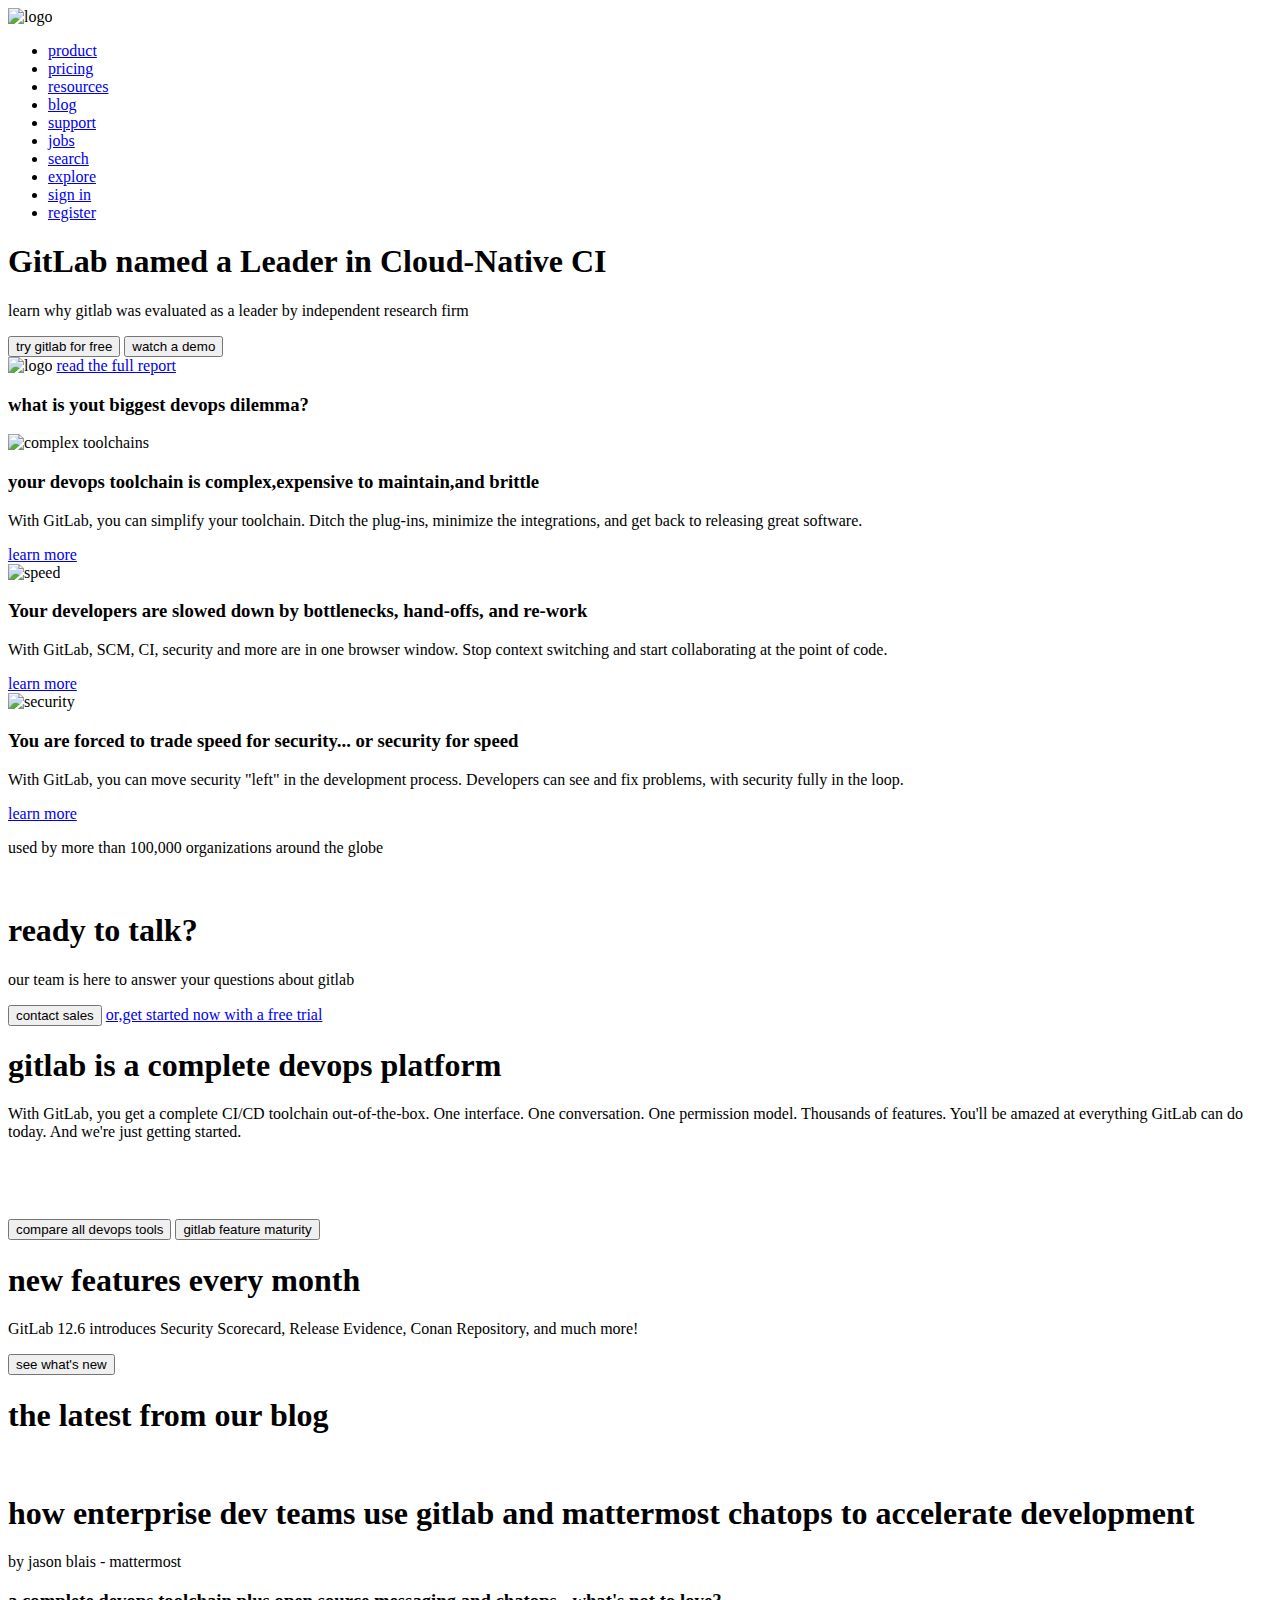
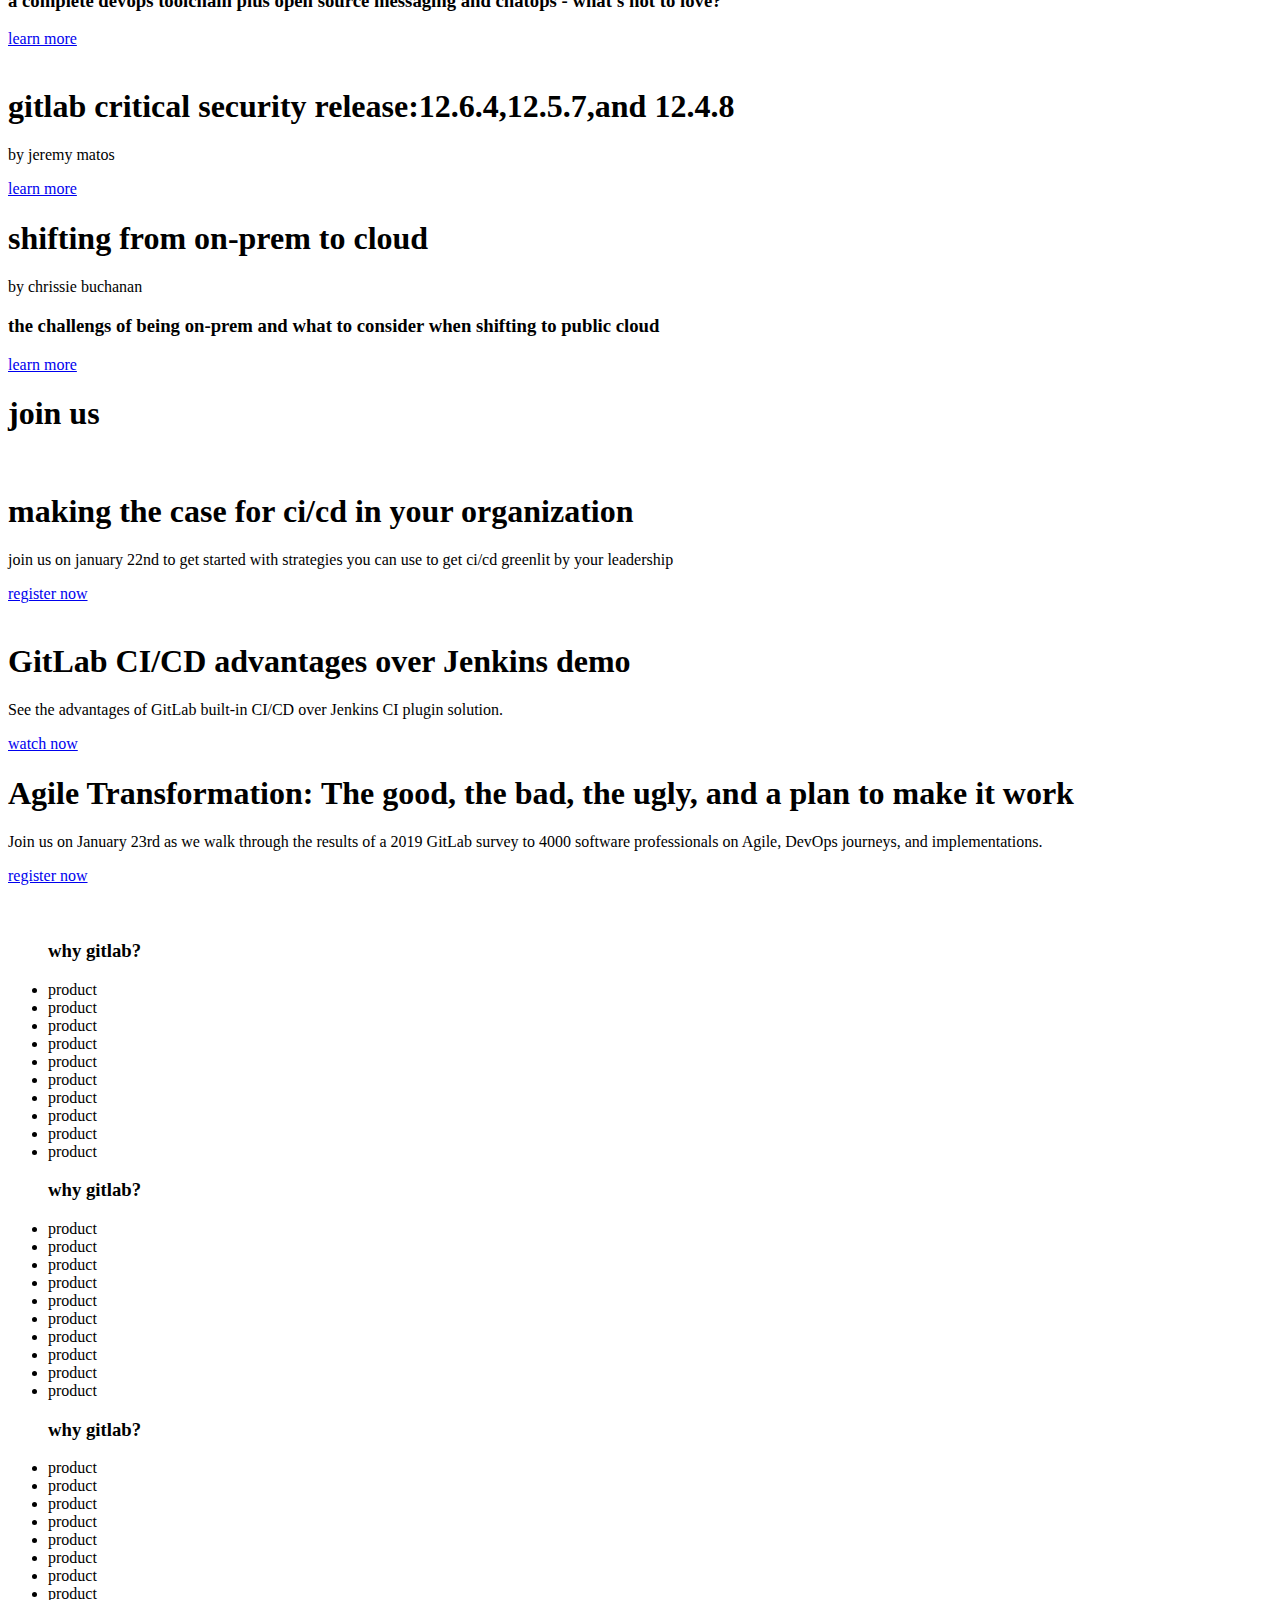
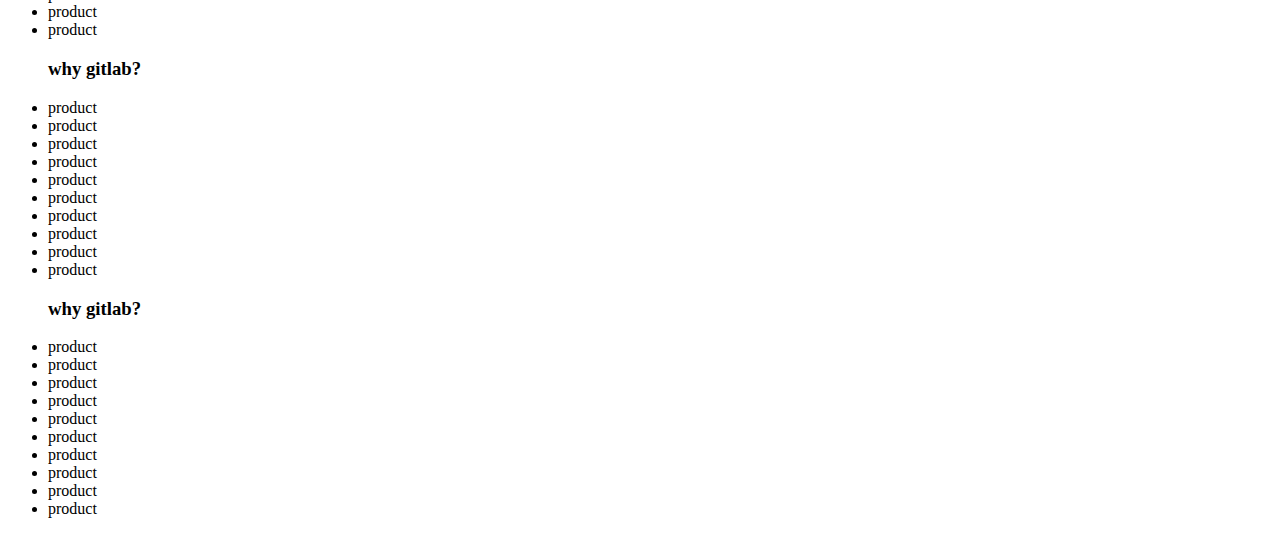
==== index.html @ 2ad7a32e "[Syahnisura] - create index file" ====
<!DOCTYPE html>
<html lang="en">
<head>
    <meta charset="UTF-8">
    <meta name="viewport" content="width=device-width, initial-scale=1.0">
    <meta http-equiv="X-UA-Compatible" content="ie=edge">
    <title>Gitlab</title>
</head>
<body>
   <header>
       <div>
           <img src="https://upload.wikimedia.org/wikipedia/commons/c/c6/GitLab_logo.png" alt="logo">
       </div>
       <div>
           <ul>
               <li><a href="#">product</a></li>
               <li><a href="#">pricing</a></li>
               <li><a href="#">resources</a></li>
               <li><a href="#">blog</a></li>
               <li><a href="#">support</a></li>
               <li><a href="#">jobs</a></li>
               <li><a href="#">search</a></li>
               <li><a href="#">explore</a></li>
               <li><a href="#">sign in</a></li>
               <li><a href="#">register</a></li>
           </ul>
       </div>
       <div>
           <h1>GitLab named a Leader in Cloud-Native CI</h1>
           <p>learn why gitlab was evaluated as a leader by independent research firm</p>
           <button>try gitlab for free</button>
           <button>watch a demo</button>
       </div>
       <div>
           <img src="https://about.gitlab.com/images/home/homepage-forrester-wave-2019.png" alt="logo">
           <a href="#">read the full report</a>
       </div>
   </header> 
<section>
    <div>
        <h3>what is yout biggest devops dilemma?</h3>
    </div>
    <div>
        <img src="#" alt="complex toolchains">
        <h3>your devops toolchain is complex,expensive to maintain,and brittle</h3>
        <p>With GitLab, you can simplify your toolchain. Ditch the plug-ins, minimize the integrations, and get back to releasing great software.</p>
        <a href="#">learn more</a>
    </div>
    <div>
        <img src="#" alt="speed">
        <h3>Your developers are slowed down by bottlenecks, hand-offs, and re-work</h3>
        <p>With GitLab, SCM, CI, security and more are in one browser window. Stop context switching and start collaborating at the point of code.</p>
        <a href="#">learn more</a>
    </div>
    <div>
        <img src="#" alt="security">
        <h3>You are forced to trade speed for security... or security for speed</h3>
        <p>With GitLab, you can move security "left" in the development process. Developers can see and fix problems, with security fully in the loop.</p>
        <a href="#">learn more</a>
    </div>
    <div>
        <p>used by more than 100,000 organizations around the globe</p>
        <img src="" alt="">
        <img src="" alt="">
        <img src="" alt="">
        <img src="" alt="">
        <img src="" alt="">
        <img src="" alt="">
        <img src="" alt="">
        <img src="" alt="">
        <img src="" alt="">
        <img src="" alt="">
        <img src="" alt="">
        <img src="" alt="">
        <img src="" alt="">
        <img src="" alt="">
        <img src="" alt="">
        <img src="" alt="">
        <img src="" alt="">
        <img src="" alt="">
        <img src="" alt="">
    </div>
    <div>
        <h1>ready to talk?</h1>
        <p>our team is here to answer your questions about gitlab</p>
        <button>contact sales</button>
        <a href="#">or,get started now with a free trial</a>
    </div>
    <div>
        <h1>gitlab is a complete devops platform</h1>
        <p>With GitLab, you get a complete CI/CD toolchain out-of-the-box. One interface. One conversation. 
        One permission model. Thousands of features. You'll be amazed at everything GitLab can do today. And we're just getting started.
        </p>
    </div>
    <div>
        <table>
            <tr>
              <th></th>
              <th></th>
              <th></th>
              <th></th>
              <th></th>
              <th></th>
              <th></th>
              <th></th>
              <th></th>
              <th></th>
              <th></th>
            </tr>
            <tr>
              <td></td>
              <td></td>
              <td></td>
              <td></td>
              <td></td>
              <td></td>
              <td></td>
              <td></td>
              <td></td>
              <td></td>
              <td></td>
            </tr>
            <tr>
              <td></td>
              <td></td>
              <td></td>
              <td></td>
              <td></td>
              <td></td>
              <td></td>
              <td></td>
              <td></td>
              <td></td>
              <td></td>
            </tr>
            <tr>
              <td></td>
              <td></td>
              <td></td>
              <td></td>
              <td></td>
              <td></td>
              <td></td>
              <td></td>
              <td></td>
              <td></td>
              <td></td>
            </tr>
            <tr>
              <td></td>
              <td></td>
              <td></td>
              <td></td>
              <td></td>
              <td></td>
              <td></td>
              <td></td>
              <td></td>
              <td></td>
              <td></td>
            </tr>
            <tr>
              <td></td>
              <td></td>
              <td></td>
              <td></td>
              <td></td>
              <td></td>
              <td></td>
              <td></td>
              <td></td>
              <td></td>
              <td></td>
            </tr>
            <tr>
              <td></td>
              <td></td>
              <td></td>
              <td></td>
              <td></td>
              <td></td>
              <td></td>
              <td></td>
              <td></td>
              <td></td>
              <td></td>
            </tr>
            <tr>
              <td></td>
              <td></td>
              <td></td>
              <td></td>
              <td></td>
              <td></td>
              <td></td>
              <td></td>
              <td></td>
              <td></td>
              <td></td>
            </tr>
            <tr>
              <td></td>
              <td></td>
              <td></td>
              <td></td>
              <td></td>
              <td></td>
              <td></td>
              <td></td>
              <td></td>
              <td></td>
              <td></td>
            </tr>
            <tr>
              <td></td>
              <td></td>
              <td></td>
              <td></td>
              <td></td>
              <td></td>
              <td></td>
              <td></td>
              <td></td>
              <td></td>
              <td></td>
            </tr>
            <tr>
              <td></td>
              <td></td>
              <td></td>
              <td></td>
              <td></td>
              <td></td>
              <td></td>
              <td></td>
              <td></td>
              <td></td>
              <td></td>
            </tr>
            <tr>
              <td></td>
              <td></td>
              <td></td>
              <td></td>
              <td></td>
              <td></td>
              <td></td>
              <td></td>
              <td></td>
              <td></td>
              <td></td>
            </tr>
            <tr>
              <td></td>
              <td></td>
              <td></td>
              <td></td>
              <td></td>
              <td></td>
              <td></td>
              <td></td>
              <td></td>
              <td></td>
              <td></td>
            </tr>
            <tr>
              <td></td>
              <td></td>
              <td></td>
              <td></td>
              <td></td>
              <td></td>
              <td></td>
              <td></td>
              <td></td>
              <td></td>
              <td></td>
            </tr>
            <tr>
              <td></td>
              <td></td>
              <td></td>
              <td></td>
              <td></td>
              <td></td>
              <td></td>
              <td></td>
              <td></td>
              <td></td>
              <td></td>
            </tr>
          </table>
          <button>compare all devops tools</button>
          <button>gitlab feature maturity</button>
    </div>
    <div>
        <h1>new features every month</h1>
        <p>GitLab 12.6 introduces Security Scorecard, Release Evidence, Conan Repository, and much more!</p>
        <button>see what's new</button>
    </div>
</section>
<section>
    <div>
        <h1>the latest from our blog</h1>
    </div>
    <div>
        <img src="#" alt="">
        <h1>how enterprise dev teams use gitlab and mattermost
            chatops to accelerate development
        </h1>
        <p>by jason blais - mattermost</p>
        <h3>a complete devops toolchain plus open source messaging and chatops - what's not to love?</h3>
        <a href="#">learn more</a>
    </div>
    <div>
        <img src="#" alt="">
        <h1>gitlab critical security release:12.6.4,12.5.7,and 12.4.8</h1>
        <p>by jeremy matos</p>
        <a href="#">learn more</a>
    </div>
    <div>
        <h1>shifting from on-prem to cloud</h1>
        <p>by chrissie buchanan</p>
        <h3>the challengs of being on-prem and what to consider when shifting to public cloud</h3>
        <a href="#">learn more</a>
    </div>
    <div>
        <h1>join us</h1>
    </div>
    <div>
        <img src="#" alt="">
        <h1>making the case for ci/cd in your organization</h1>
        <p>join us on january 22nd to get started with strategies you can use to get ci/cd greenlit by your leadership</p>
        <a href="#">register now</a>
    </div>
    <div>
        <img src="#" alt="">
        <h1>
            GitLab CI/CD advantages over Jenkins demo
        </h1>
        <p>See the advantages of GitLab built-in CI/CD over Jenkins CI plugin solution.</p>
        <a href="#">watch now</a>
    </div>
    <div>
        <h1>Agile Transformation: The good, the bad, the ugly, and a plan to make it work</h1>
        <p>Join us on January 23rd as we walk through the results of a 2019 GitLab survey to 4000 software 
            professionals on Agile, DevOps journeys, and implementations.
        </p>
        <a href="#">register now</a>
    </div>
</section>
<footer>
    <div>
        <img src="#" alt="">
    </div>
    <div>
        <img src="#" alt="">
        <img src="#" alt="">
        <img src="#" alt="">
        <img src="#" alt="">
    </div>
    <div>
        <ul>
            <h3>why gitlab?</h3>
            <li><a href="#"></a>product</li>
            <li><a href="#"></a>product</li>
            <li><a href="#"></a>product</li>
            <li><a href="#"></a>product</li>
            <li><a href="#"></a>product</li>
            <li><a href="#"></a>product</li>
            <li><a href="#"></a>product</li>
            <li><a href="#"></a>product</li>
            <li><a href="#"></a>product</li>
            <li><a href="#"></a>product</li>
        </ul>
    </div>
    <div>
        <ul>
            <h3>why gitlab?</h3>
            <li><a href="#"></a>product</li>
            <li><a href="#"></a>product</li>
            <li><a href="#"></a>product</li>
            <li><a href="#"></a>product</li>
            <li><a href="#"></a>product</li>
            <li><a href="#"></a>product</li>
            <li><a href="#"></a>product</li>
            <li><a href="#"></a>product</li>
            <li><a href="#"></a>product</li>
            <li><a href="#"></a>product</li>
        </ul>
    </div>
    <div>
        <ul>
            <h3>why gitlab?</h3>
            <li><a href="#"></a>product</li>
            <li><a href="#"></a>product</li>
            <li><a href="#"></a>product</li>
            <li><a href="#"></a>product</li>
            <li><a href="#"></a>product</li>
            <li><a href="#"></a>product</li>
            <li><a href="#"></a>product</li>
            <li><a href="#"></a>product</li>
            <li><a href="#"></a>product</li>
            <li><a href="#"></a>product</li>
        </ul>
    </div>
    <div>
        <ul>
            <h3>why gitlab?</h3>
            <li><a href="#"></a>product</li>
            <li><a href="#"></a>product</li>
            <li><a href="#"></a>product</li>
            <li><a href="#"></a>product</li>
            <li><a href="#"></a>product</li>
            <li><a href="#"></a>product</li>
            <li><a href="#"></a>product</li>
            <li><a href="#"></a>product</li>
            <li><a href="#"></a>product</li>
            <li><a href="#"></a>product</li>
        </ul>
    </div>
    <div>
        <ul>
            <h3>why gitlab?</h3>
            <li><a href="#"></a>product</li>
            <li><a href="#"></a>product</li>
            <li><a href="#"></a>product</li>
            <li><a href="#"></a>product</li>
            <li><a href="#"></a>product</li>
            <li><a href="#"></a>product</li>
            <li><a href="#"></a>product</li>
            <li><a href="#"></a>product</li>
            <li><a href="#"></a>product</li>
            <li><a href="#"></a>product</li>
        </ul>
    </div> 
</footer>
</body>
</html>
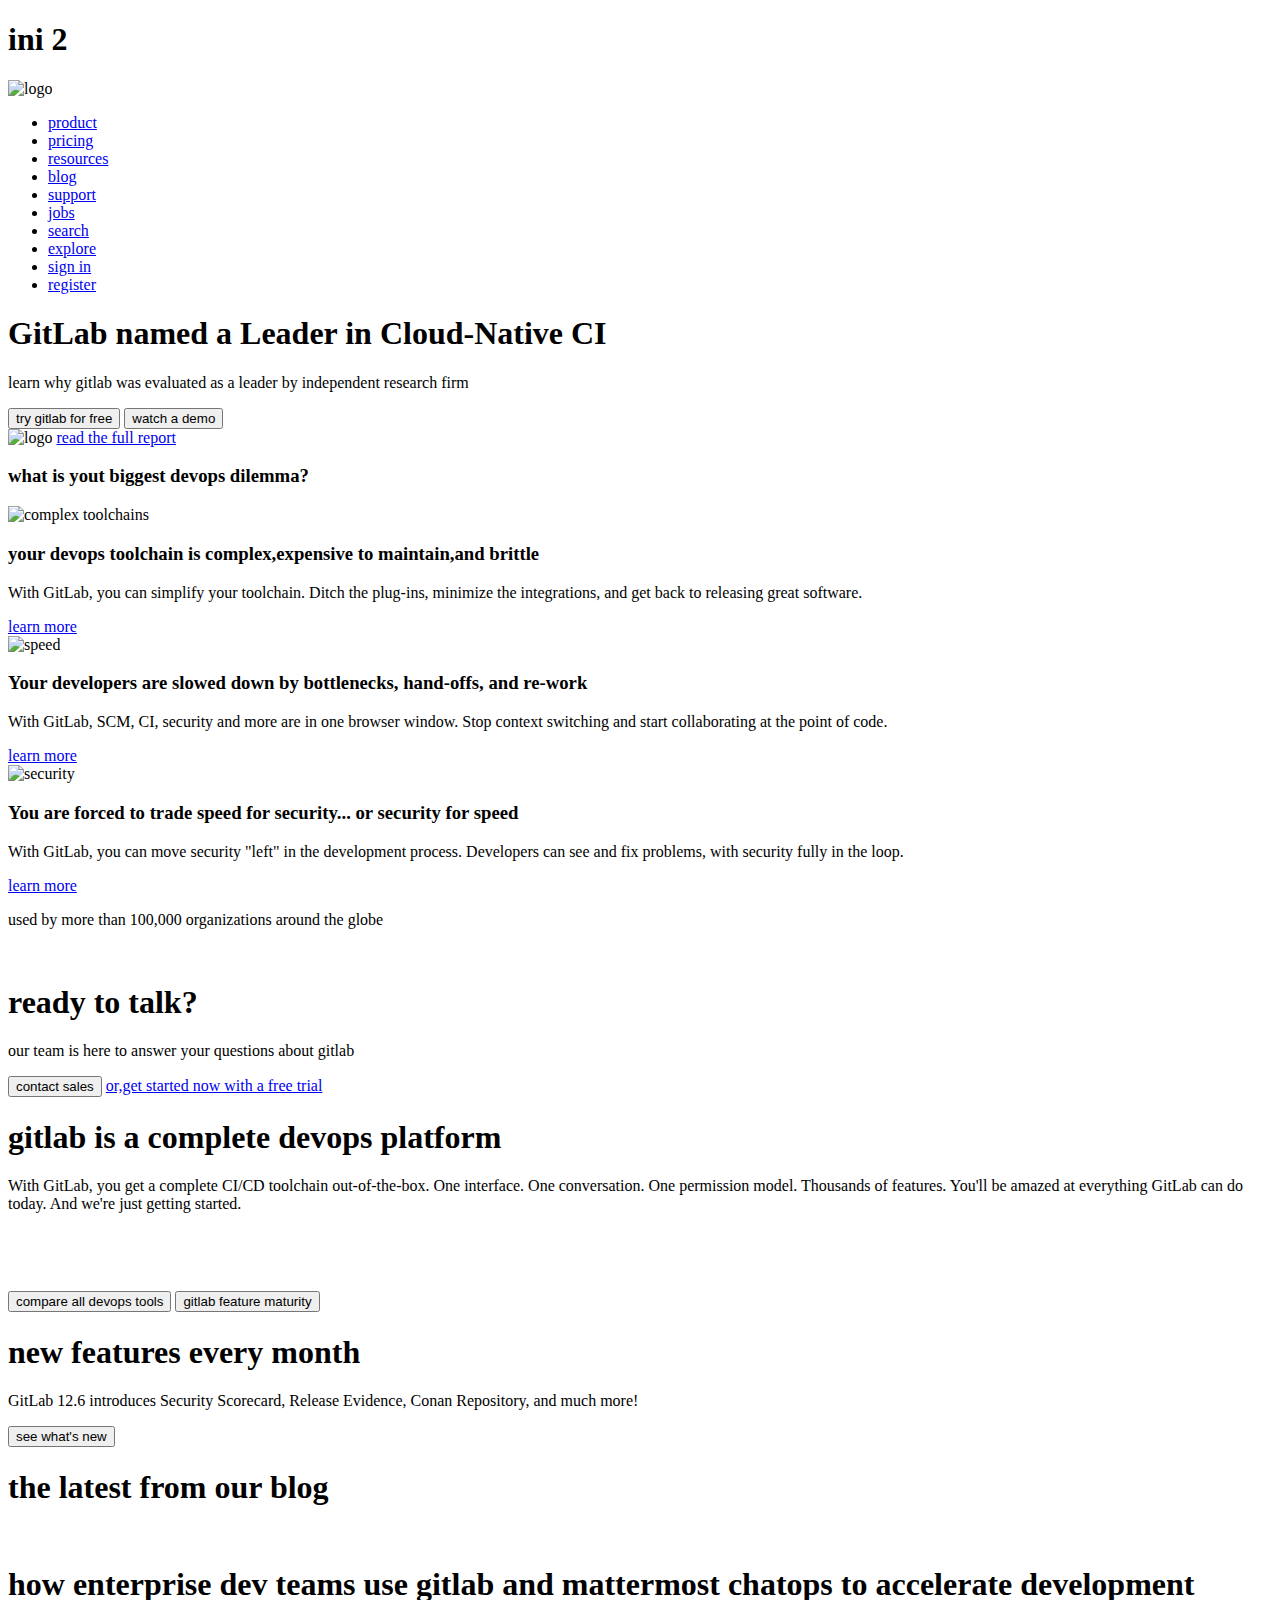
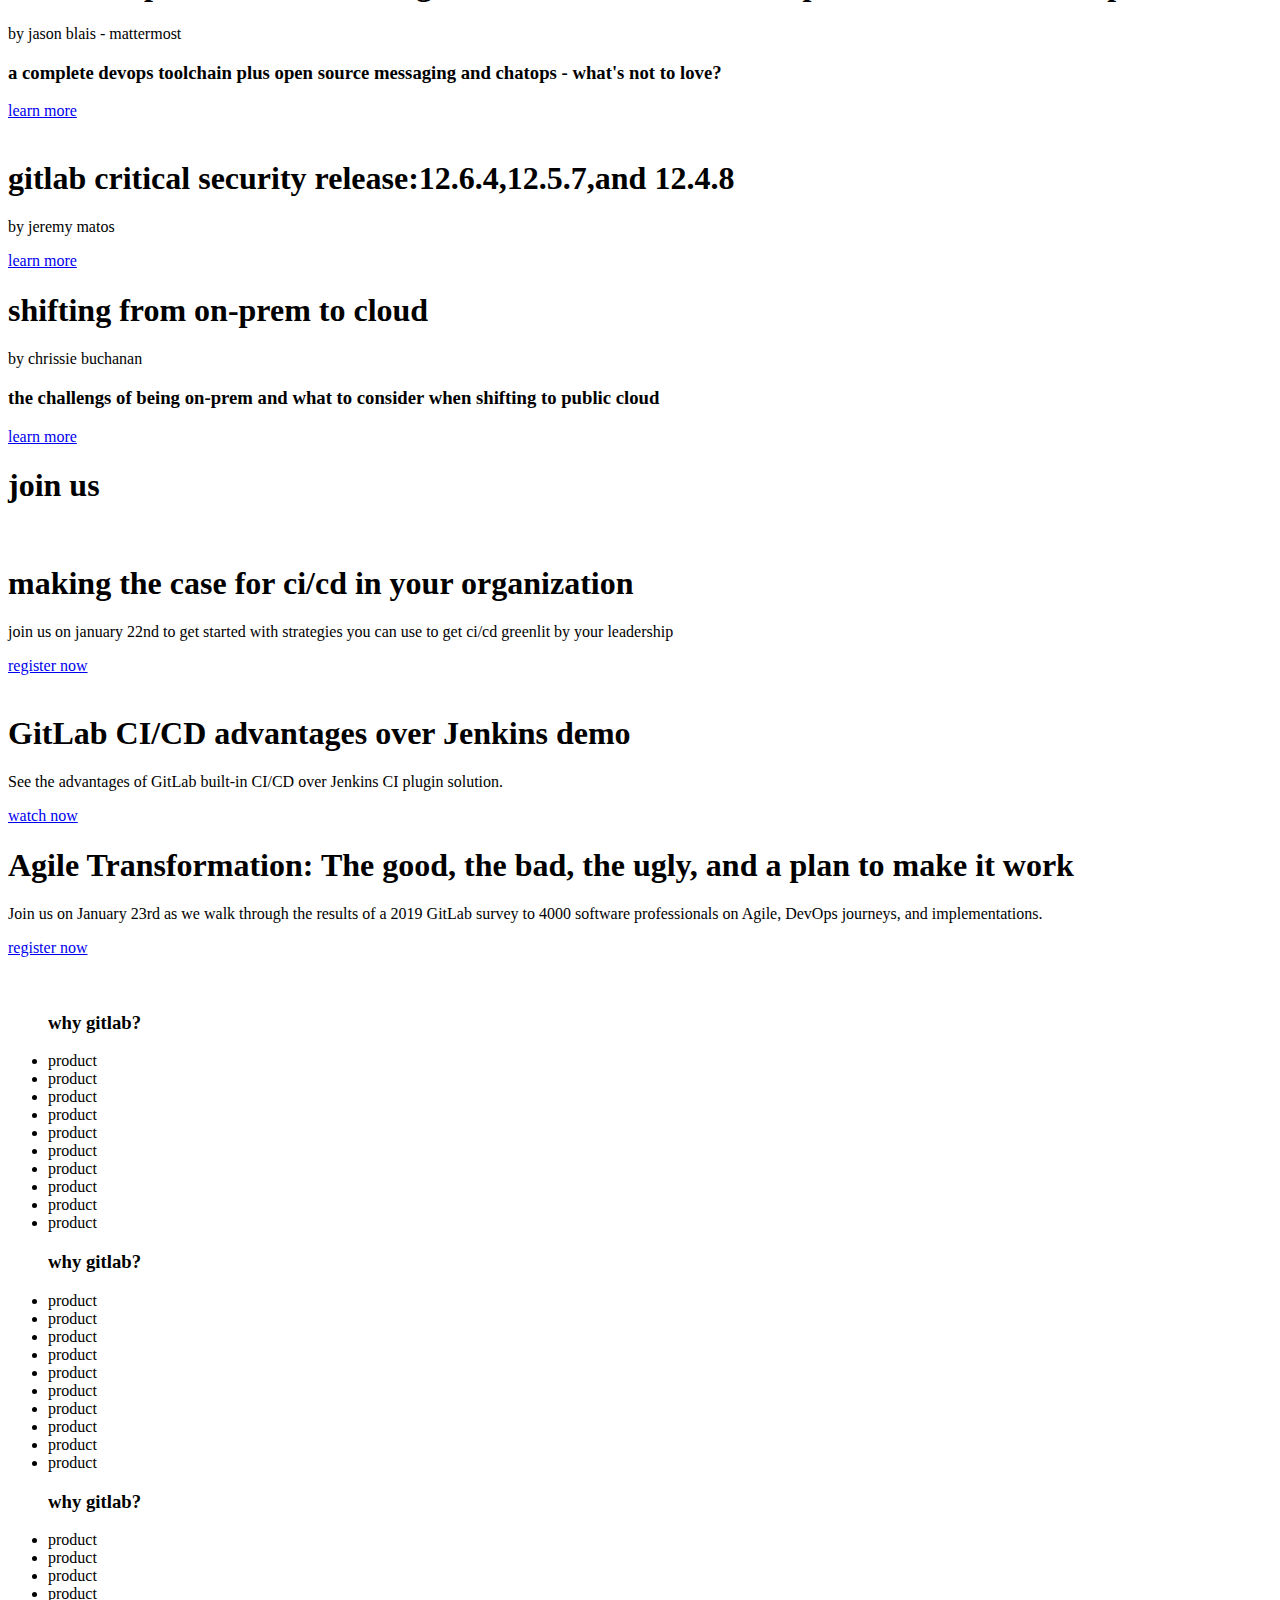
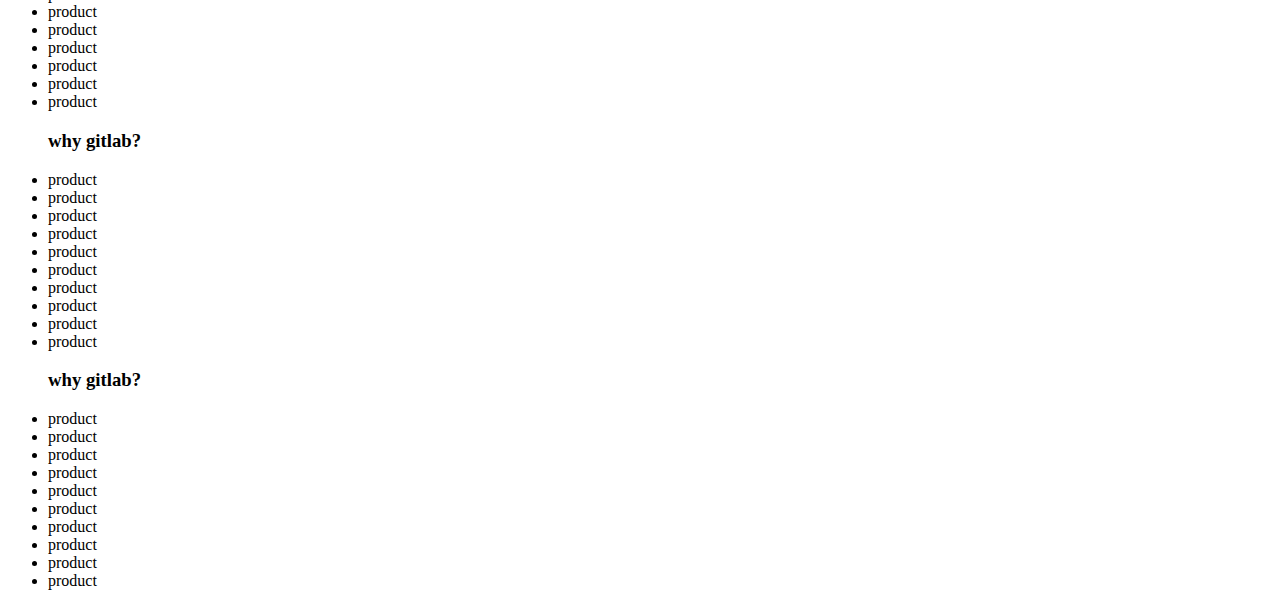
==== commit 1d895c7f: "[Syahnisura] - add h1" ====
--- a/index.html
+++ b/index.html
@@ -1,9 +1,7 @@
 <!DOCTYPE html>
 <html lang="en">
 <head>
-    <meta charset="UTF-8">
-    <meta name="viewport" content="width=device-width, initial-scale=1.0">
-    <meta http-equiv="X-UA-Compatible" content="ie=edge">
+    <h1>ini 2</h1>
     <title>Gitlab</title>
 </head>
 <body>
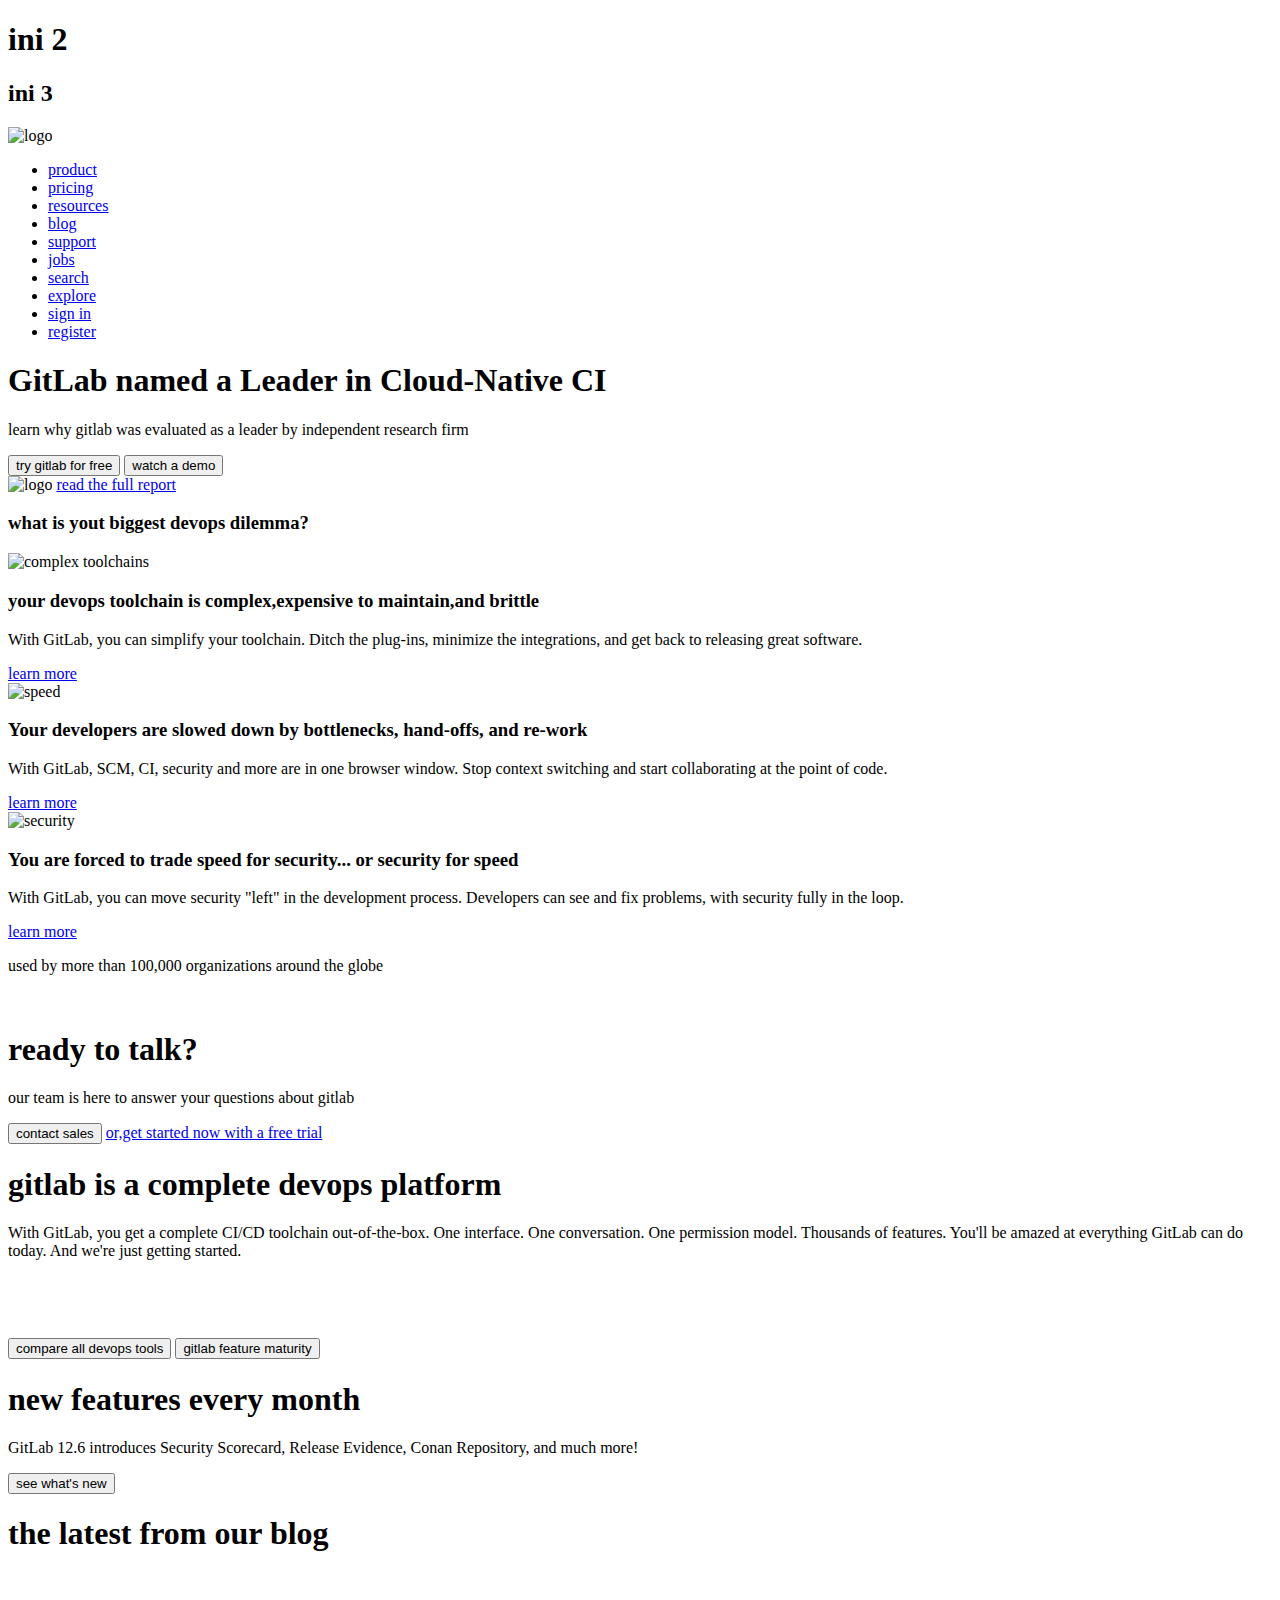
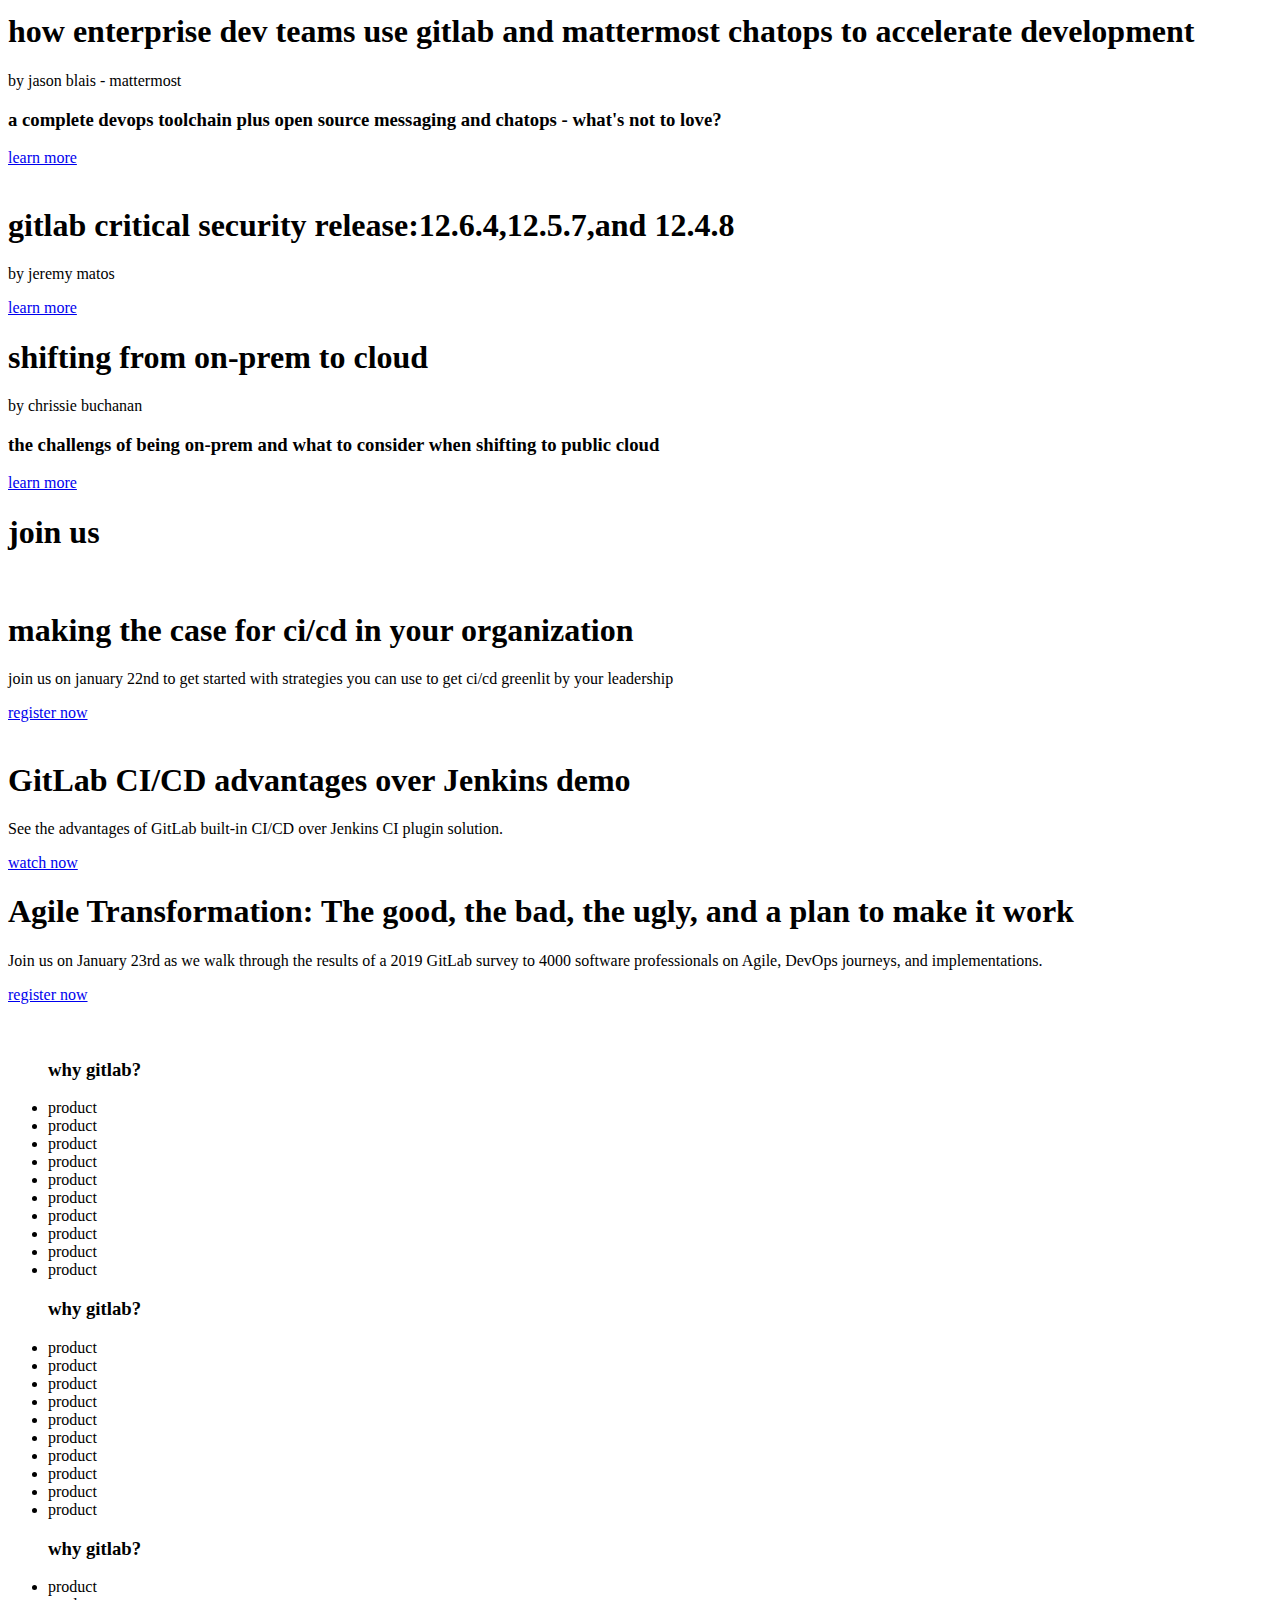
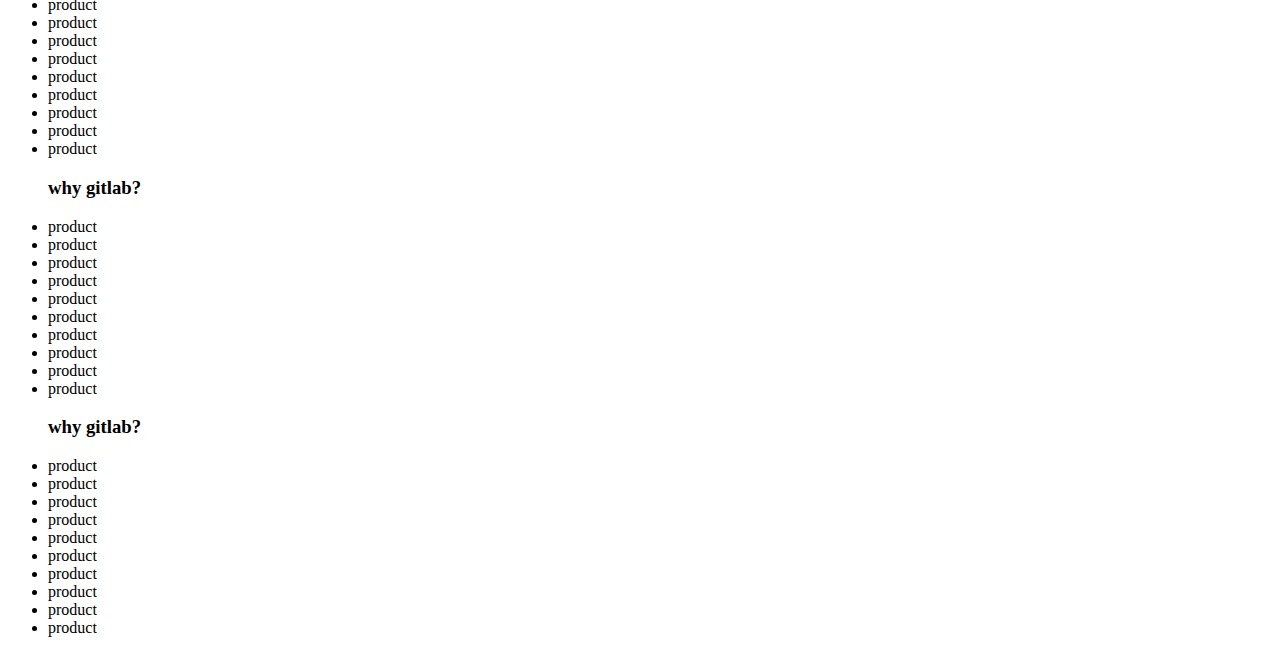
==== commit 04132cae: "[Syahnisura] - add h2" ====
--- a/index.html
+++ b/index.html
@@ -2,6 +2,7 @@
 <html lang="en">
 <head>
     <h1>ini 2</h1>
+    <h2>ini 3</h2>
     <title>Gitlab</title>
 </head>
 <body>
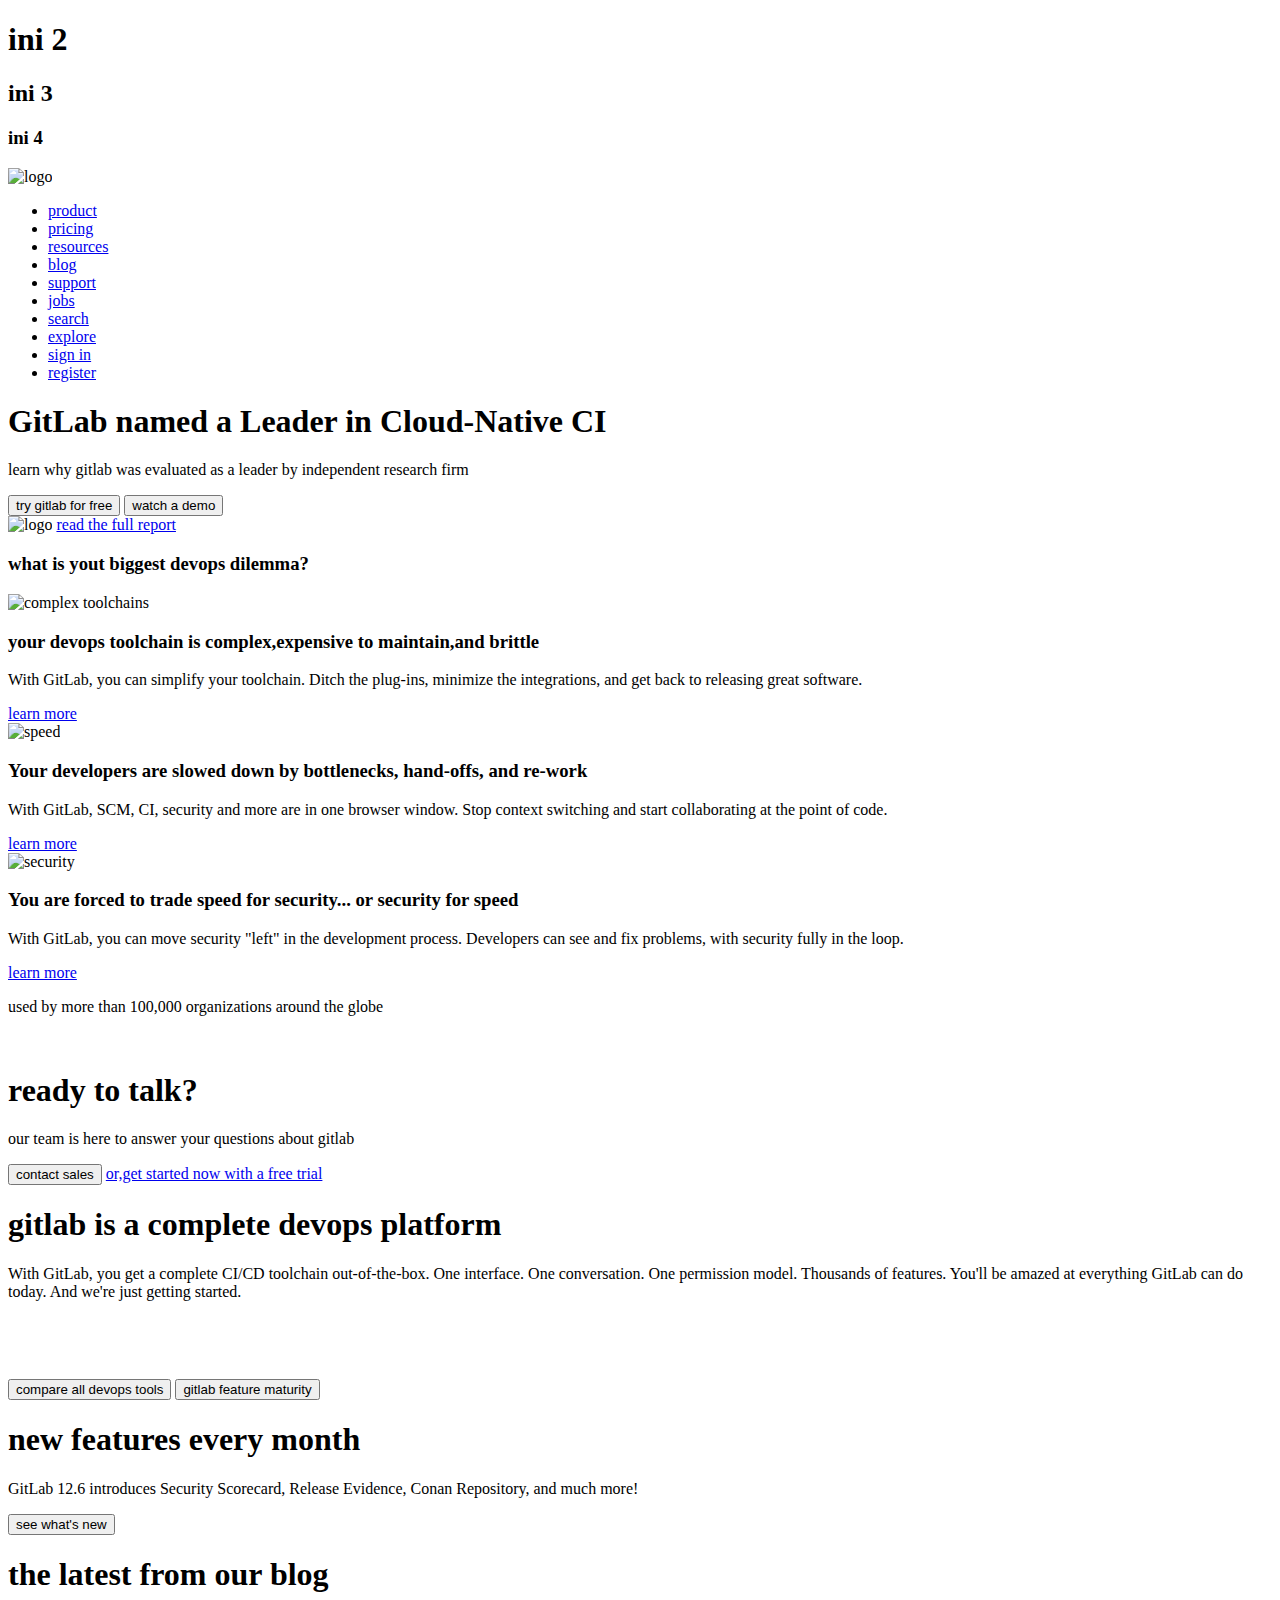
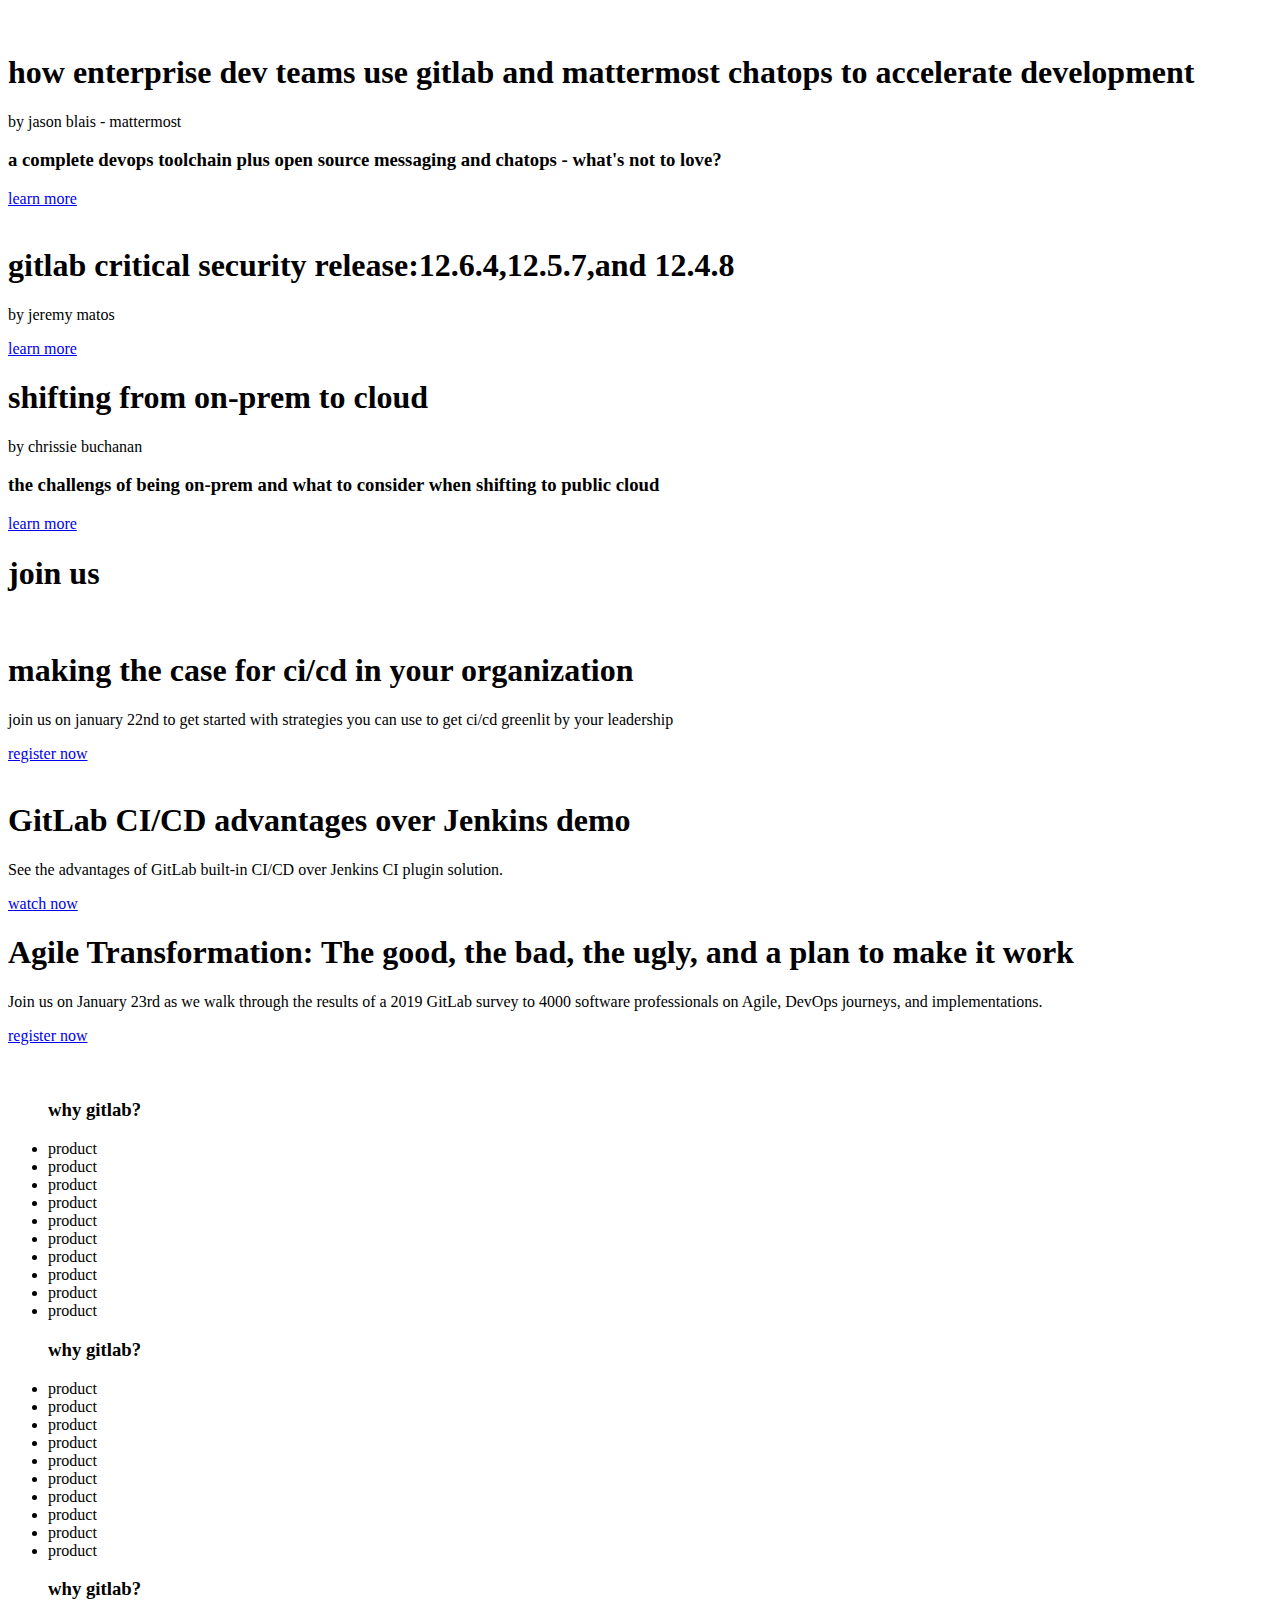
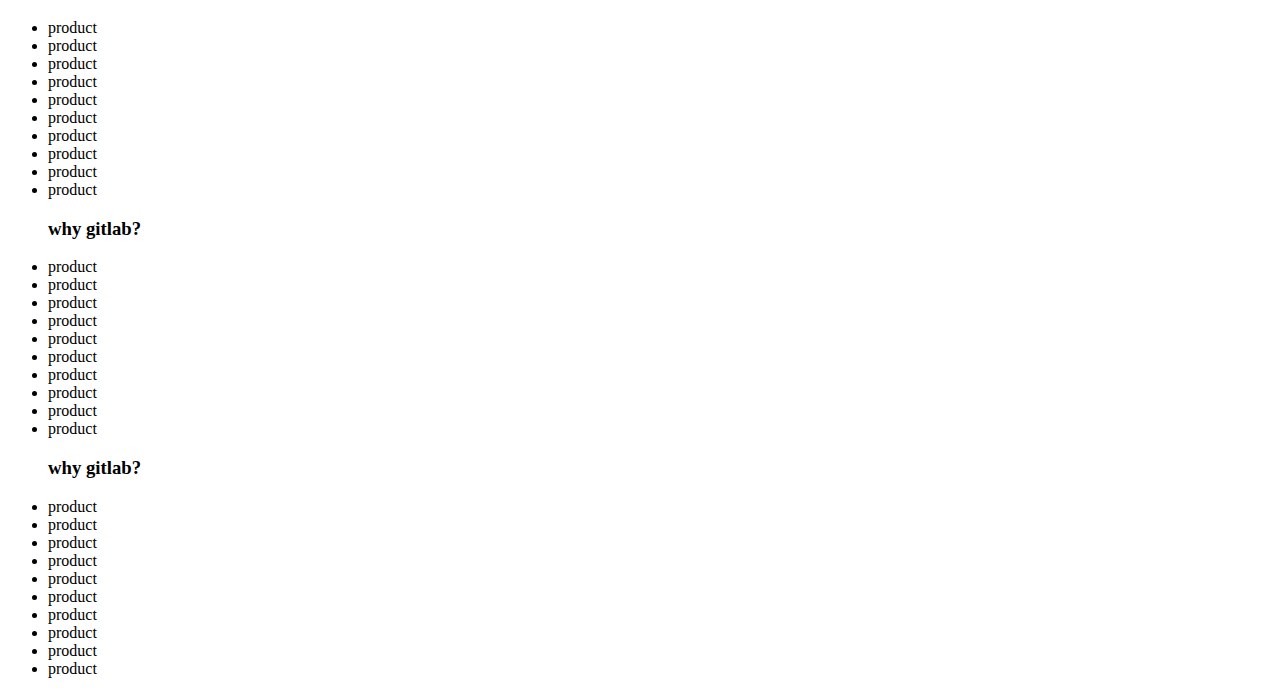
==== commit 2243fa17: "[Syahnisura] - add h3" ====
--- a/index.html
+++ b/index.html
@@ -3,6 +3,7 @@
 <head>
     <h1>ini 2</h1>
     <h2>ini 3</h2>
+    <h3>ini 4</h3>
     <title>Gitlab</title>
 </head>
 <body>
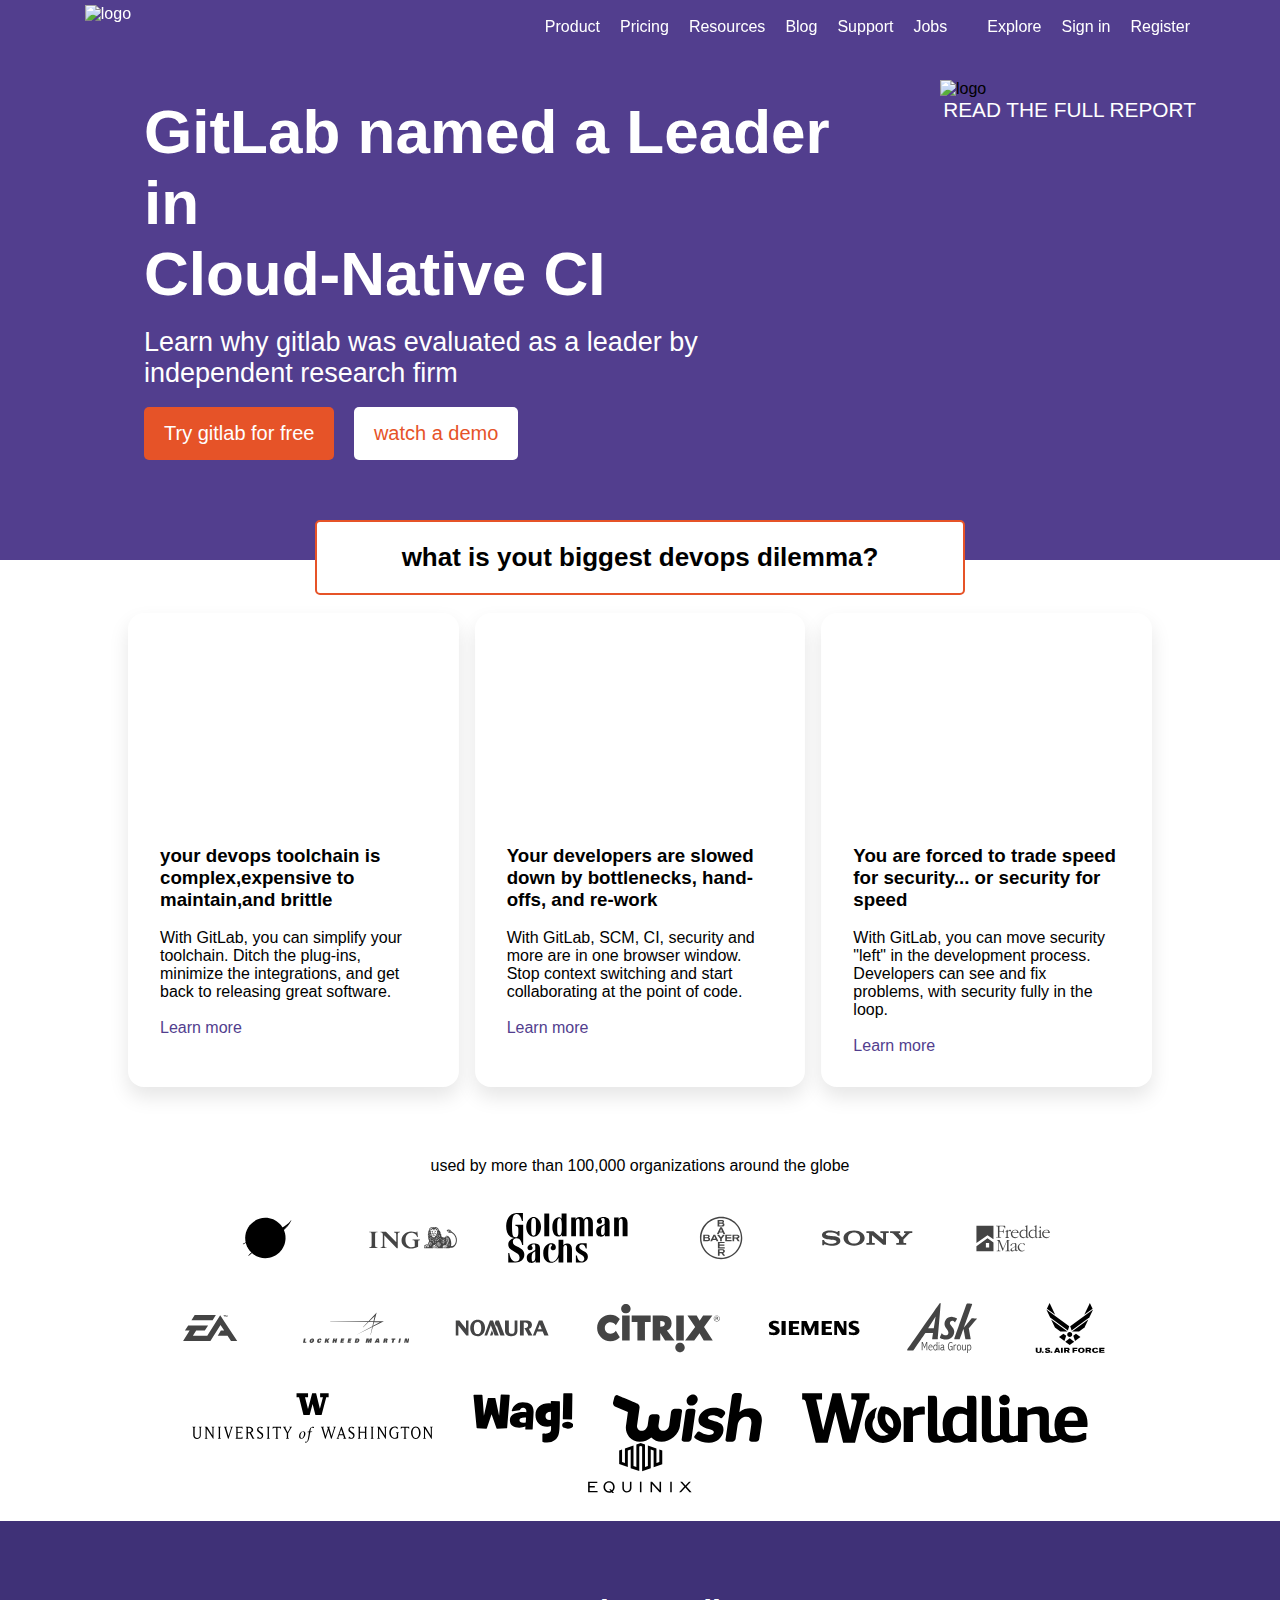
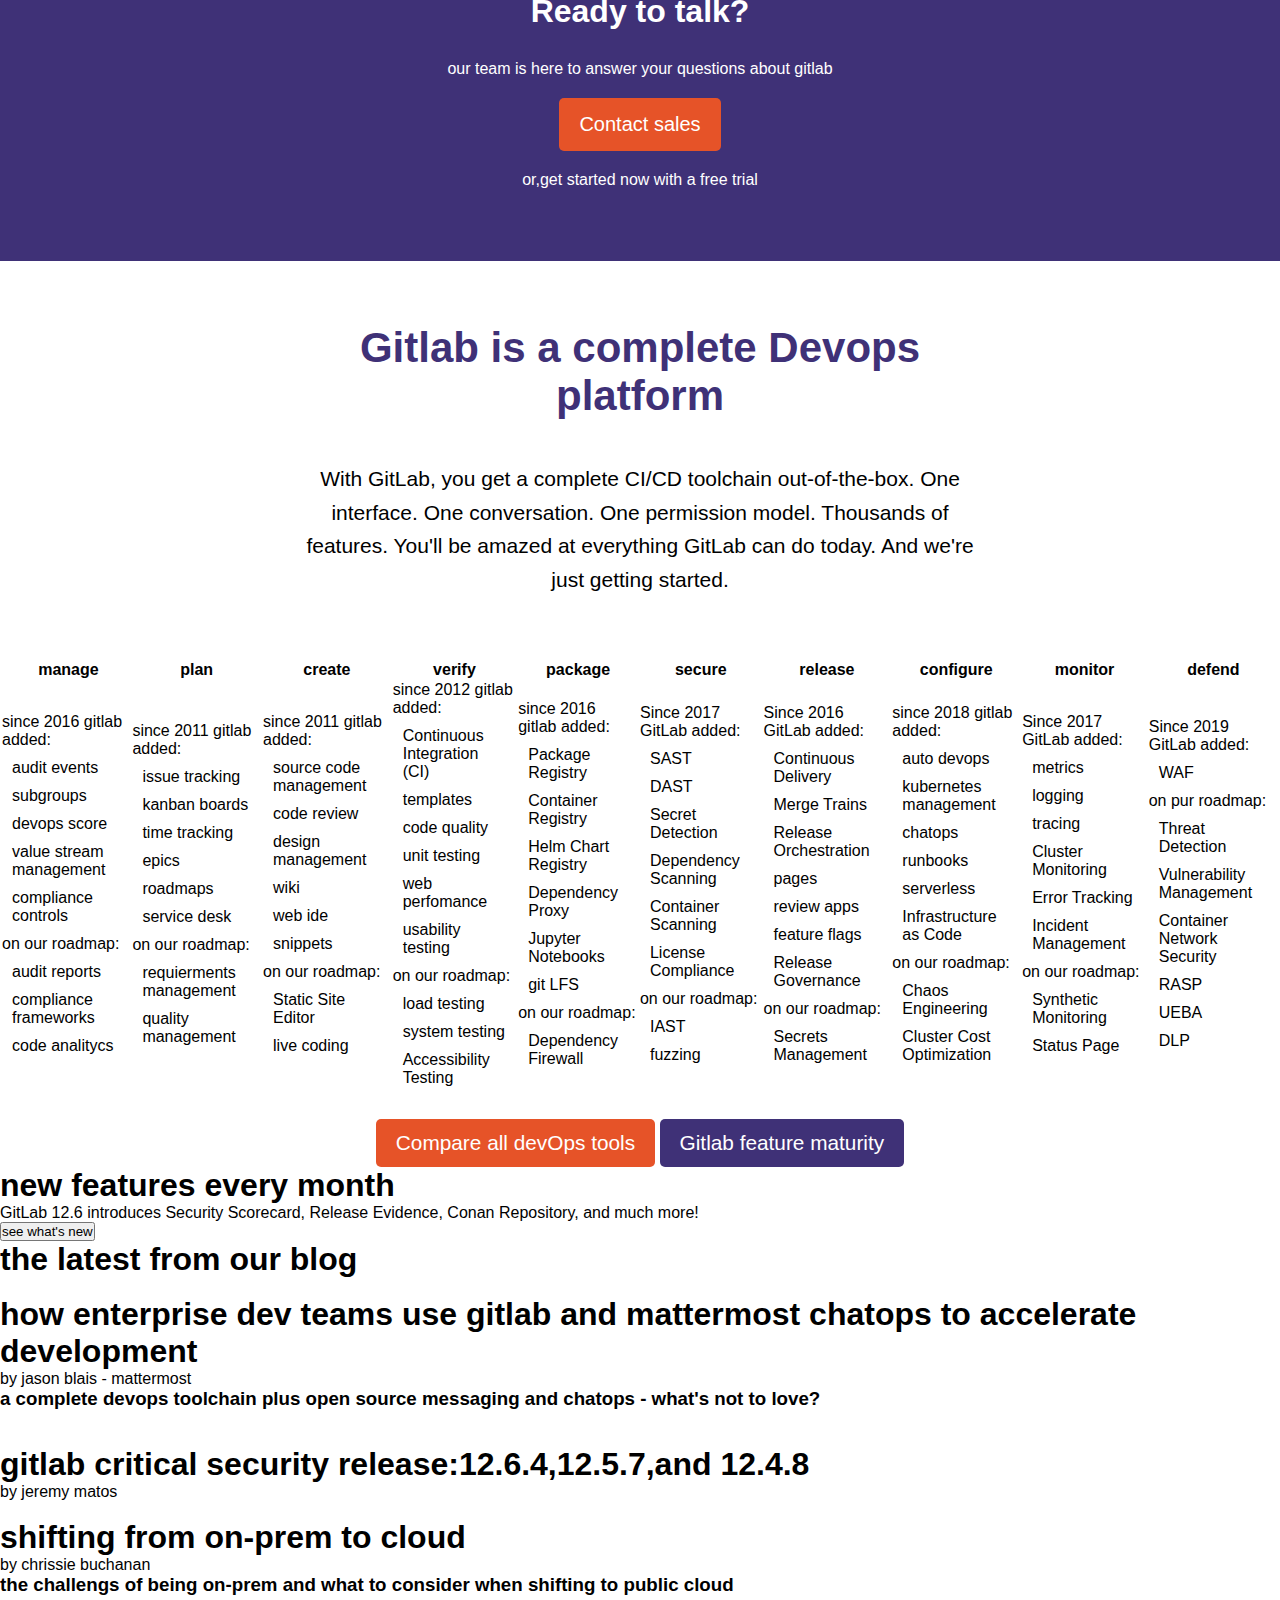
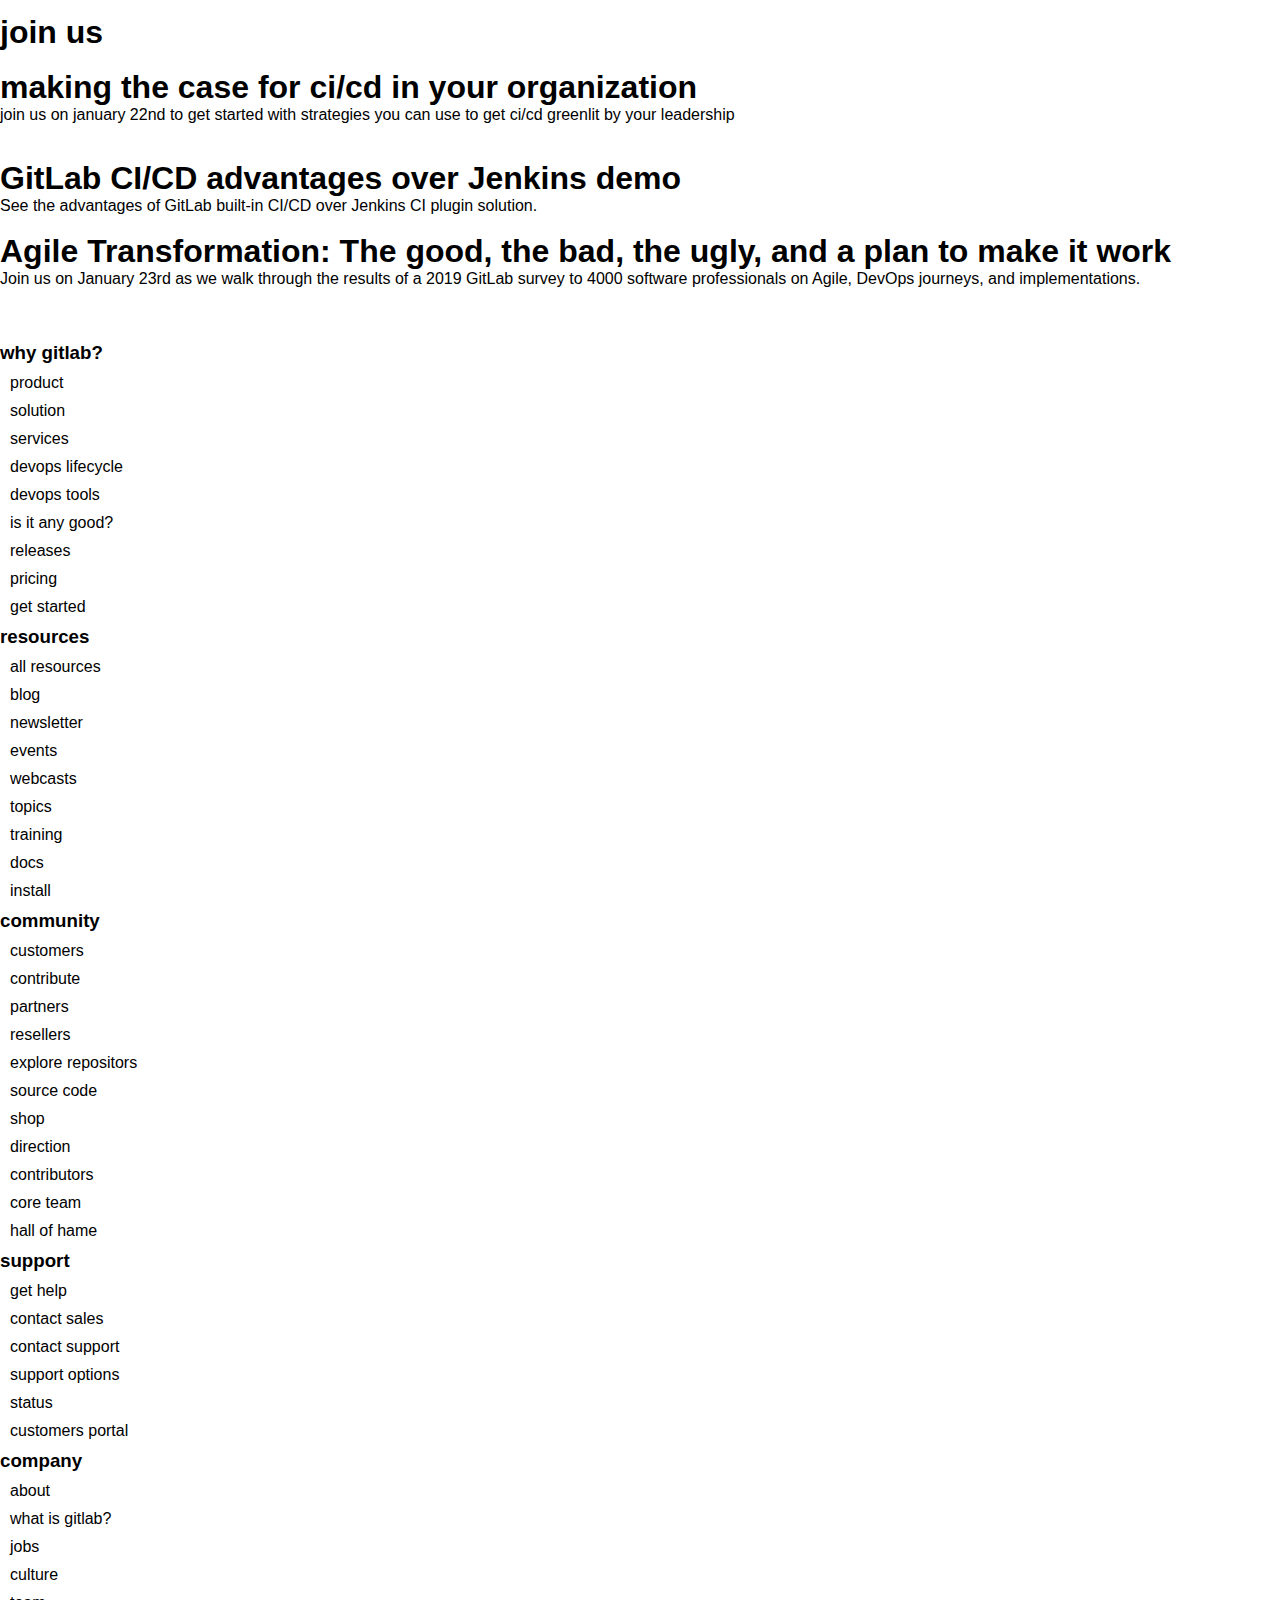
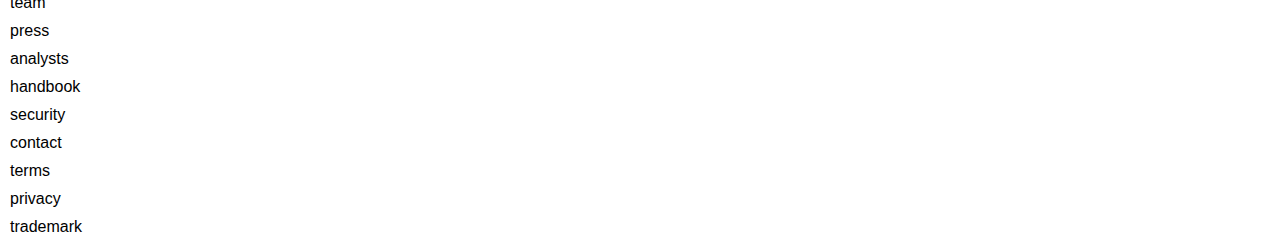
==== commit c5bc0907: "[Syahnisura] - create gitlab project" ====
--- a/index.html
+++ b/index.html
@@ -1,439 +1,869 @@
 <!DOCTYPE html>
 <html lang="en">
-<head>
-    <h1>ini 2</h1>
-    <h2>ini 3</h2>
-    <h3>ini 4</h3>
+  <head>
     <title>Gitlab</title>
-</head>
-<body>
-   <header>
-       <div>
-           <img src="https://upload.wikimedia.org/wikipedia/commons/c/c6/GitLab_logo.png" alt="logo">
-       </div>
-       <div>
-           <ul>
-               <li><a href="#">product</a></li>
-               <li><a href="#">pricing</a></li>
-               <li><a href="#">resources</a></li>
-               <li><a href="#">blog</a></li>
-               <li><a href="#">support</a></li>
-               <li><a href="#">jobs</a></li>
-               <li><a href="#">search</a></li>
-               <li><a href="#">explore</a></li>
-               <li><a href="#">sign in</a></li>
-               <li><a href="#">register</a></li>
-           </ul>
-       </div>
-       <div>
-           <h1>GitLab named a Leader in Cloud-Native CI</h1>
-           <p>learn why gitlab was evaluated as a leader by independent research firm</p>
-           <button>try gitlab for free</button>
-           <button>watch a demo</button>
-       </div>
-       <div>
-           <img src="https://about.gitlab.com/images/home/homepage-forrester-wave-2019.png" alt="logo">
-           <a href="#">read the full report</a>
-       </div>
-   </header> 
-<section>
-    <div>
-        <h3>what is yout biggest devops dilemma?</h3>
-    </div>
-    <div>
-        <img src="#" alt="complex toolchains">
-        <h3>your devops toolchain is complex,expensive to maintain,and brittle</h3>
-        <p>With GitLab, you can simplify your toolchain. Ditch the plug-ins, minimize the integrations, and get back to releasing great software.</p>
-        <a href="#">learn more</a>
-    </div>
-    <div>
-        <img src="#" alt="speed">
-        <h3>Your developers are slowed down by bottlenecks, hand-offs, and re-work</h3>
-        <p>With GitLab, SCM, CI, security and more are in one browser window. Stop context switching and start collaborating at the point of code.</p>
-        <a href="#">learn more</a>
-    </div>
-    <div>
-        <img src="#" alt="security">
-        <h3>You are forced to trade speed for security... or security for speed</h3>
-        <p>With GitLab, you can move security "left" in the development process. Developers can see and fix problems, with security fully in the loop.</p>
-        <a href="#">learn more</a>
-    </div>
-    <div>
-        <p>used by more than 100,000 organizations around the globe</p>
-        <img src="" alt="">
-        <img src="" alt="">
-        <img src="" alt="">
-        <img src="" alt="">
-        <img src="" alt="">
-        <img src="" alt="">
-        <img src="" alt="">
-        <img src="" alt="">
-        <img src="" alt="">
-        <img src="" alt="">
-        <img src="" alt="">
-        <img src="" alt="">
-        <img src="" alt="">
-        <img src="" alt="">
-        <img src="" alt="">
-        <img src="" alt="">
-        <img src="" alt="">
-        <img src="" alt="">
-        <img src="" alt="">
-    </div>
-    <div>
-        <h1>ready to talk?</h1>
-        <p>our team is here to answer your questions about gitlab</p>
-        <button>contact sales</button>
-        <a href="#">or,get started now with a free trial</a>
-    </div>
-    <div>
-        <h1>gitlab is a complete devops platform</h1>
-        <p>With GitLab, you get a complete CI/CD toolchain out-of-the-box. One interface. One conversation. 
-        One permission model. Thousands of features. You'll be amazed at everything GitLab can do today. And we're just getting started.
+    <link rel="stylesheet" href="index.css" />
+  </head>
+
+  <body>
+    <section class="container-jumbotron">
+      <!-- Menu Atas-->
+      <header>
+        <nav class="navbar fixed-nav-bar">
+          <!-- Fixed navigation bar content -->
+          <div>
+            <a href="index.html">
+              <img
+                src="https://upload.wikimedia.org/wikipedia/commons/c/c6/GitLab_logo.png"
+                alt="logo"
+                class="image-brand"
+              />
+            </a>
+          </div>
+          <div>
+            <ul class="navlink">
+              <li><a href="#">Product</a></li>
+              <li><a href="pricing.html">Pricing</a></li>
+              <li><a href="resources.html">Resources</a></li>
+              <li><a href="#">Blog</a></li>
+              <li><a href="#">Support</a></li>
+              <li><a href="#">Jobs</a></li>
+              <li>
+                <a href="#"><i class="fas fa-search"></i></a>
+              </li>
+              <li><a href="#">Explore</a></li>
+              <li><a href="#">Sign in</a></li>
+
+              <li><a href="register.html">Register</a></li>
+            </ul>
+          </div>
+        </nav>
+      </header>
+
+      <div class="grid-container">
+        <div class="grid-item">
+          <h1 class="paling-atas">
+            GitLab named a Leader in<br />Cloud-Native CI
+          </h1>
+          <br />
+          <p class="text-git">
+            Learn why gitlab was evaluated as a leader by<br />
+            independent research firm
+          </p>
+          <br />
+          <button class="button-1">Try gitlab for free</button>
+          <button class="button-2">watch a demo</button>
+        </div>
+
+        <div class="grid-item1">
+          <img
+            class="logo-peta"
+            src="https://about.gitlab.com/images/home/homepage-forrester-wave-2019.png"
+            alt="logo"
+          />
+
+          <a href="#" class="read">READ THE FULL REPORT</a>
+        </div>
+      </div>
+    </section>
+
+    <section>
+      <div>
+        <h3 class="text-1">what is yout biggest devops dilemma?</h3>
+        <br />
+      </div>
+      <div class="wrapper">
+        <div class="card">
+          <div class="card-img content-1">
+            <p>C omplex toolchains</p>
+          </div>
+          <div class="card-content">
+            <h3>
+              your devops toolchain is complex,expensive to maintain,and brittle
+            </h3>
+            <br />
+            <p>
+              With GitLab, you can simplify your toolchain. Ditch the plug-ins,
+              minimize the integrations, and get back to releasing great
+              software.
+            </p>
+            <br />
+            <a href="#" class="learn">Learn more</a>
+          </div>
+        </div>
+        <div class="card">
+          <div class="card-img content-2">
+            <p>Speed</p>
+          </div>
+          <div class="card-content">
+            <h3>
+              Your developers are slowed down by bottlenecks, hand-offs, and
+              re-work
+            </h3>
+            <br />
+            <p>
+              With GitLab, SCM, CI, security and more are in one browser window.
+              Stop context switching and start collaborating at the point of
+              code.
+            </p>
+            <br />
+            <a href="#" class="learn">Learn more</a>
+          </div>
+        </div>
+        <div class="card">
+          <div class="card-img content-3">
+            <p>Security</p>
+          </div>
+          <div class="card-content">
+            <h3>
+              You are forced to trade speed for security... or security for
+              speed
+            </h3>
+            <br />
+            <p>
+              With GitLab, you can move security "left" in the development
+              process. Developers can see and fix problems, with security fully
+              in the loop.
+            </p>
+            <br />
+            <a href="#" class="learn">Learn more</a>
+          </div>
+        </div>
+      </div>
+      <div>
+        <div class="used">
+          <p>used by more than 100,000 organizations around the globe</p>
+        </div>
+        <br />
+        <div class="logos-container">
+          <svg xmlns="http://www.w3.org/2000/svg" viewBox="0 0 340 160">
+            <path
+              class="st2"
+              d="M228.9 80c0 35.4-29.2 64.5-64.6 64.5S99.7 115.4 99.7 80s29.2-64.5 64.6-64.5c35.4 0 64.6 29.1 64.6 64.5"
+            ></path>
+            <path
+              class="st3"
+              d="M178.9 114c27.5 11.3 22.8-17.3 8.1-39.3-8.3-12.4-19.2-22.8-26.1-27.8-22.8-16.7-36.7-6.5-20.7 26.2 5.2 10.6 11.9 17.7 17.1 24.5 4 5.1 11.7 7.7 9 10.2-3.1 2.8-10.5-9.4-10.5-9.4-5.5-6.6-10.7-13.7-16.1-23.4-12.3-22.2-10.6-44.8 11.8-35 19 8.4 37.1 31.9 44.4 48.5 3.4 7.7 12.5 38.1-16.7 25.9"
+            ></path>
+            <path
+              class="st4"
+              d="M93.1 99.1c12.1-8.1 23.6-13.3 43.2-19.8 27.5-9.1 48.2-15.2 73.7-28 12.4-6.2 30.7-18.3 38-29.9-2.1 4.3-8.5 12.9-11.5 16.7-34.5 43.2-107.9 40.7-143 61.5"
+            ></path>
+            <path
+              class="st3"
+              d="M110.7 67.6c11.1.1 10 0 10.2.1.2 0 8.9 14.9 8.9 15.1 0 .1-.1-5.3-.1-12 0-.8-2.1-3-2.1-3 3.2 0 7.3.1 7.3.1-1.6 1.8-1.9 1.7-1.9 2.8 0 3.6-.1 10.3 0 17.7 0 1.1.8 1.6 2.2 3.5H125c-3.3-5.5-9.4-15.8-9.3-15.8 0 0-.1 6.5.1 11.6.1 1.7.8 2.3 2.3 3.8 0 0 1.6 0-8 .1 2.9-1.6 2.5-3.5 2.5-3.6-.1-7.1 0-13.3 0-17.2 0-.6 0-.6-2.1-3m34.9 10.8c.9-3.2 1.7-6.1 2.1-8 .1-.3-.7-1.5-1.9-2.7l-.1-.2h12.1c1.6 3.9 5.3 15 8.1 21.8.7 1.8 2 2.1 2 2.1-5.1-.1-14.4 0-14.4-.1 2.5-2.3 2.2-2.3 1.1-5.6h-7.9c-1.6 3.8.5 5.5.8 5.5-1.8.1-7.9 0-7.9 0 3.3-2.3 3.1-3 3.1-3 .9-3.1 2-6.6 2.9-9.8h3.2c-.7 2.2-1.4 4.5-1.4 4.5h6.3l-3.5-8.9s-.7 2.2-1.4 4.5h-3.2m54.2.2c.9-3.2 1.7-6.1 2.1-8 .1-.3-.7-1.5-1.9-2.7l-.1-.2c5.9 0 12.1.1 12.1.1 1.6 3.9 5.3 15 8.1 21.8.7 1.8 2 2.1 2 2.1-5.1-.1-14.4 0-14.4-.1 2.5-2.3 2.2-2.3 1.1-5.6h-7.9c-1.6 3.8.5 5.5.8 5.5-1.8.1-7.9 0-7.9 0 3.3-2.3 3.1-3 3.1-3 1-3.1 2-6.7 2.9-9.9h3.2c-.7 2.2-1.4 4.5-1.4 4.5h6.3l-3.5-8.9s-.7 2.2-1.4 4.5h-3.2m-10.1-5.4c-.1-4.6 0-6.1 0-6.1-2 1.6-1 1.4-6 .6-14.5-2.4-15.6 11.1-7.7 14.2 6.6 2.5 9 3 8 5.4-.3.8-6.3 3.6-12.6-2.1l.1 8c.8-.8 2.9-2.3 2.9-2.3.1 0 6.7 2.9 12.8-.1 9.3-4.7 4.6-12.4-5.2-15.4-8.3-2.5-.6-8.4 7.7-2.2"
+            ></path>
+            <path
+              class="st4"
+              d="M248.1 21.7c-9.8 29.2-49.3 51.7-82.5 73.3-20 13-39.9 27.9-53.6 40.7-3.6 3.4.7-1.3-.6.2 19.1-22 41.1-35.1 53.2-43.3 20.5-13.9 32.2-17.5 67.6-50.1"
+            ></path>
+            <path
+              class="st3"
+              d="M178.9 114c27.5 11.3 22.8-17.3 8.1-39.3-8.3-12.4-18.6-22.3-26.1-27.8-8.7-6.4-9.5-7-9.5-7 19.4 9.2 37.1 31.9 44.4 48.5 3.4 7.7 12.5 38.1-16.7 25.9m-13.9-93c0 .3-.2.5-.5.5s-.5-.2-.5-.5.2-.5.5-.5.5.2.5.5m3.6 8c0 .4-.3.6-.6.6-.4 0-.6-.3-.6-.6 0-.4.3-.6.6-.6s.6.2.6.6m9.5 13c0 .4-.3.6-.6.6-.4 0-.6-.3-.6-.6 0-.4.3-.6.6-.6s.6.3.6.6m-15.2-8.5c0 .3-.2.5-.5.5s-.5-.2-.5-.5.2-.5.5-.5c.2 0 .5.2.5.5m5.6 3c0 .3-.2.5-.5.5s-.5-.2-.5-.5.2-.5.5-.5.5.2.5.5m-7.3-8.4c0 .4-.3.6-.6.6-.4 0-.6-.3-.6-.6s.3-.6.6-.6.6.3.6.6m-8.6 5.2c0 .3-.2.5-.5.5s-.5-.2-.5-.5.2-.5.5-.5.5.2.5.5m1.5 1.1c0 .3-.2.5-.5.5s-.5-.2-.5-.5.2-.5.5-.5.5.2.5.5m1.6 1c0 .3-.2.5-.5.5s-.5-.2-.5-.5.2-.5.5-.5c.2 0 .5.2.5.5m-2.4 2.1c0 .3-.2.5-.5.5s-.5-.2-.5-.5.2-.5.5-.5c.3-.1.5.2.5.5m-12.2 8.5c0 .3-.2.5-.5.5s-.5-.2-.5-.5.2-.5.5-.5.5.2.5.5m2.3 2.8c0 .3-.2.5-.5.5s-.5-.2-.5-.5.2-.5.5-.5c.2-.1.5.2.5.5m-1.8 44.4c0 .3-.2.5-.5.5s-.5-.2-.5-.5.2-.5.5-.5c.3-.1.5.2.5.5m.3 12.2c0 .4-.3.6-.6.6-.4 0-.6-.3-.6-.6 0-.4.3-.6.6-.6s.6.3.6.6m-6.9 6.3c0 .3-.2.5-.5.5s-.5-.2-.5-.5.2-.5.5-.5c.2 0 .5.2.5.5m-8.4 2.5c0 .4-.3.6-.6.6-.4 0-.6-.3-.6-.6 0-.4.3-.6.6-.6s.6.3.6.6m-1.7-5.6c0 .4-.3.6-.6.6-.4 0-.6-.3-.6-.6 0-.4.3-.6.6-.6.3-.1.6.2.6.6m-.9 3.6c0 .3-.2.5-.5.5s-.5-.2-.5-.5.2-.5.5-.5c.2-.1.5.2.5.5m-6.3-3c0 .3-.2.5-.5.5s-.5-.2-.5-.5.2-.5.5-.5c.3-.1.5.2.5.5m21.8 10.1c0 .3-.2.5-.5.5s-.5-.2-.5-.5.2-.5.5-.5.5.2.5.5m6.6-4.8c0 .4-.3.6-.6.6-.4 0-.6-.3-.6-.6 0-.4.3-.6.6-.6.3-.1.6.2.6.6m.7 6.2c0 .3-.2.5-.5.5s-.5-.2-.5-.5.2-.5.5-.5c.2-.1.5.2.5.5m26.9-5.9c0 .3-.2.5-.5.5s-.5-.2-.5-.5.2-.5.5-.5c.3-.1.5.2.5.5m-12.5 4.4c0 .3-.2.5-.5.5s-.5-.2-.5-.5.2-.5.5-.5c.2 0 .5.2.5.5m33.7 6.4c0 .3-.2.5-.5.5s-.5-.2-.5-.5.2-.5.5-.5.5.2.5.5"
+            ></path>
+            <path
+              class="st3"
+              d="M197.9 101c0 .4-.3.6-.6.6-.4 0-.6-.3-.6-.6 0-.4.3-.6.6-.6s.6.3.6.6m-5.2 3.5c0 .3-.2.5-.5.5s-.5-.2-.5-.5.2-.5.5-.5.5.3.5.5m5.1 1.1c0 .4-.3.6-.6.6-.4 0-.6-.3-.6-.6 0-.4.3-.6.6-.6.3-.1.6.2.6.6m-5.1 6.2c0 .3-.2.5-.5.5s-.5-.2-.5-.5.2-.5.5-.5.5.2.5.5m13.2-14.3c0 .3-.2.5-.5.5s-.5-.2-.5-.5.2-.5.5-.5.5.2.5.5m1.3 3.2c0 .4-.3.6-.6.6-.4 0-.6-.3-.6-.6 0-.4.3-.6.6-.6s.6.2.6.6m9.1 3.8c0 .4-.3.6-.6.6s-.6-.3-.6-.6c0-.4.3-.6.6-.6s.6.2.6.6m-9.3 6.8c0 .3-.2.5-.5.5s-.5-.2-.5-.5.2-.5.5-.5c.3-.1.5.2.5.5m5.9-5.5c0 .3-.2.5-.5.5s-.5-.2-.5-.5.2-.5.5-.5c.2-.1.5.2.5.5m-1.1 8.4c0 .3-.2.5-.5.5s-.5-.2-.5-.5.2-.5.5-.5.5.3.5.5m2.5-14.1c0 .4-.4.8-.8.8s-.8-.4-.8-.8.4-.8.8-.8.8.4.8.8"
+            ></path>
+            <path
+              class="st3"
+              d="M213.4 97.7l-.2 2.2-2.2.2 2.2.3.3 2.3.2-2.3 2.2-.3-2.2-.2-.3-2.2m-4.8 16.5c0 .4-.4.8-.8.8s-.8-.4-.8-.8.4-.8.8-.8.8.4.8.8"
+            ></path>
+            <path
+              class="st3"
+              d="M207.8 111.7l-.3 2.3-2.2.2 2.3.2.2 2.3.2-2.3 2.2-.2-2.2-.2-.2-2.3m-59.6-64.3c0 .4-.4.8-.8.8s-.8-.4-.8-.8.4-.8.8-.8.8.4.8.8"
+            ></path>
+            <path
+              class="st3"
+              d="M147.4 44.9l-.2 2.3-2.2.2 2.2.3.2 2.3.3-2.3 2.2-.3-2.3-.2-.2-2.3m30.9-17.1c0 .4-.4.8-.8.8s-.8-.4-.8-.8.4-.8.8-.8c.5 0 .8.4.8.8"
+            ></path>
+            <path
+              class="st3"
+              d="M177.5 25.4l-.2 2.2-2.2.2 2.2.3.2 2.3.3-2.3 2.2-.3-2.2-.2-.3-2.2m-35.8 101.7c0 .4-.4.8-.8.8s-.8-.4-.8-.8.4-.8.8-.8c.5 0 .8.4.8.8"
+            ></path>
+            <path
+              class="st3"
+              d="M140.9 124.7l-.2 2.2-2.2.2 2.2.3.2 2.3.3-2.3 2.2-.3-2.2-.2-.3-2.2"
+            ></path>
+            <path
+              class="st4"
+              d="M101.3 94c-3.5 1.7-6.7 3.4-9.4 5.1l1.6.6c2.3-1.4 5.2-3 8.1-4.3m18.3 31.3c-3.2 2.8-6.6 5.8-9.9 9l-.1 2.2c3.1-3.2 6.8-6.6 11.2-10.2"
+            ></path>
+          </svg>
+          <svg xmlns="http://www.w3.org/2000/svg" viewBox="0 0 340 160">
+            <path
+              fill="#444"
+              d="M229.8 68.8c0 .4 0 .8.6 1.2.6-.7 1.5-.8 1.7-.8-.5-.6-1.3.1-2.3-.4zm-.5-9.3c0 .7.6 1 .7 1.1.6.4.8.4 1.4 0 .6.4.7-.4.8 0 0 1.1 0 1.7-.1 2.6-.1 1.2-1.2 1.1-2.2 1.7 0 .6-.6 1.5 0 2.1.6-.4 1-.6 1.8-1 0-.6.6-1.1 1.4-1.5 0-1.7.6-3.3.6-5 0-.4-.4-.8-1-1.1h-4.4c-.1.6.4 1.1 1 1.1zm10.6 9.9l1.9.8v-1H240l-.1.2zm-12.6-14.1c.8-.6 2.6-1.8 3.6-2.2-.1-1.8-2.2-2.1-3.2-2.8h-.7c-1.5.6-1.9 2.1-2.1 3.3.6 1.7 1.7.6 2.4 1.7zm7.8-.1c-.4-.4-1.5.1-2.1.4-.8.1-1.4.7-1.4 1.2h2.1c.3-.5 1-1.2 1.4-1.6zm3.8 4.3h-.4c.4 1.5.4 3.2.4 4.8.7.1 1.5.6 1.5 1.7.7.4 1.4.6 2.2 1.1.3-.1.6-.7.7-1.2-.7-1-2.3-.4-2.3-2.1l-1.1-.4c0-1.1 0-2.2-.3-2.9l.3-.3c0 .3.1.4.6.8.7 0 1.4.1 2.2-.4.3-.1.3-1.1.7-1.1s.7 0 1-.4c0 0 .4 0 0-.1l-4.1-.6c-.4.5-1.4.5-1.4 1.1zm-.5-4.2c.8 0 .6 1.4 1.2 1.5h1.7c0-.6-.1-.6-.3-.6-1 0-1-1.5-1.8-1.1-.3 0-.7-.4-1.2 0 0 .2 0 .2.4.2zm7.4 1h.6c.6-.6.8 0 1.2-.6.4-1 .4-2.6-.4-3.6-.3-.7-1.2-1.1-2.2-1.8l-1.2.7c-.8.4-1.1 1.1-1.1 2.1 1.2.5 2.6 2.1 3.1 3.2zm-8 48.1l-2.1.4c-.6.7-.7 1.1-.7 1.5l.8-.4c.3 0 .4.4.6.7-.1 1-1.2 1-1.7 1.4-.6 1.8 1.1 2.9 1.4 4.4h2.2c-1-1.7-1.1-4.3-1.1-4.8.1-1 .1-2.3.6-3.2zm2.1 1.5c-.4 0-1 1.1-1 1.5 0 1.5.3 3.5 1 5h1.4c0-1.7.3-3.5.3-5-.3 0 .1.3-1.7-1.5zm4.4.7c-.4 0-1.4.6-1.4 1 0 .8-.3 4.8-.3 4.8h1.2c.6-1.7 1.7-3.9 1.7-4.8.1-.8-.5-1-1.2-1zm23.9-1.1c.8.4.8 1.4.8 1.5 0 .6-.4 1.1-.8 1.5-.3-.4-.3-1-.7-1.5-.4 0-.6 1-.6 1.4 0 1.7.7 2.9 1.2 4h1.7c-.1-1.5-.6-2.8-.6-4.4 0-1 .6-2.1.8-2.6l-1.8.1zm18.3-3.9l-1.1-1.7c.4-.6.4-1.2 1-2.2.1 0 .7 1.2.7 1.5-.1 1.1-.1 1.4-.6 2.4zm-1.3 3.7c0-1-1.1-1.5-1.9-3.2l.8-1.2c.6.3 1.2.8 1.2 1.8 0 0-.1.6 0 1 0 .1.4.1.4.6-.3.5-.3.5-.5 1zm-2.6-8.5c-1.4 0-.6-2.6-3.3-2.6-.6 0-1 1-1.7 1.1 0-.1.1-1.2.1-1.2 0-.4.1-1.1 1-1.5 1.4 0 1.1.6 2.2 1 .6.1 1 .6 1.7.6v2.6zm-1 3.8c-1.2-.1-1.2-1.7-1.5-1.8-.8-1.1-2.2-.1-3-.1-.4-1.1.1-1.1.1-1.9.6 0 1.1-.4 1.7 0 1-.4 1.5.6 2.3.6.3.4.7 1.4.8 1.5 0 .6-.1.9-.4 1.7zm-1.8 2.6c-1-.6-1.5-.7-2.6-.7 0-.8-.6-1.7-1-1.7-1.1 0-1 .7-1.8.7l1.7-1.7c.1-.4.1-.4.6-.4.6.4.7.6 1.2.6 0 .4 0 .6-.1 1.1.6.4 1-.1 1.2.4.6.1 1.1.4 1.1 1.1 0 .4-.3.6-.3.6zm-3.6-28.1c.8-.4 1.1-.3 1.5 0 0 1.1 1.2.6 2.1 1 .3.6.6.8.7 1.7-1.2-.4-2.1-1-3.2-1-.3 0-2.1.6-2.2 1-.5-.9.4-2.5 1.1-2.7zm-.5 4.8c.6-.6 1.5-1.4 2.2-1.4 1.4 0 2.5 1 2.5 1.9-1.1 0-1.4-.3-2.1-.3-1 0-2.1.4-2.6 1.4-.4-.6-.2-1 0-1.6zm5.8 2.3c.6 0 1-.3 1.2-.3 1 0 1.7 1.4 1.9 2.5-1.5-.8-3.7-1.4-5.1-1.4-.7 0-2.9.8-3.7 1.7l-.3-1.7c1.1-.3 1.1-1.1 1.8-1.1.6 0 1.4-.3 1.9-.3.6 0 .8-.3 1.1-.3.9.1.6.9 1.2.9zm2.1 10.5c-.6-.3-1.9-.4-1.9-1 0-.8-.4-1-1.2-1-.8 0-1.4.1-2.5.6 0 0-.6-.7-.7-1.5.4-.1 1.8-.6 2.6-.6 1.2 0 2.6 0 2.6.6 0 .9 1.1 1 1.1 2.9zm-1.1-5.1c-.4-.3 0-1.1-1-1.1-.4 0-1 .6-1 .6-.4.3-1.5-.6-1.5 0 0 1-.7 1.4-1.7 1.4-.3 0-.7 0-1.1-.3v-1.8c2.5 0 2.2-.8 3.3-.8.8 0 1.4.4 1.9.4 1 0 .4-.4 1.2-.4 1 0 1.4.8 1.9 1 0 .6.6 1.4.6 2.1-1.3-.1-2.5-.5-2.6-1.1zm-10.1 5.7c-.4-1.1-1.1-2.3-1.5-3.5 0-.1-.1-.1.1-.3.3 0 1 0 1 .1.3.4.6 1 .6 1.5-.1.8-.4 1.4-.2 2.2zm-2.7 1.8c-.6 0-.6-.4-.6-1.1-.1-1.1-.6-2.1-1-3.2-.3-1.5-1.2-2.8-2.1-4.4-.1-.8-1.1-1.1-1.8-1.7 1 0 1.8 0 2.6.7 0 .4.1.6.7 1.1 1.4 0 1 1.7 2.1 2.5-.6.6-.7.8-1.1 1.2.6.4 1.1.6 1.2 1.1.2 1.2 0 2.6 0 3.8zm-2.9 4.4c.3-.8.3-2.8 0-2.8-.4-.1-1.2 0-1.2-.4 0-.6.3-1.2.3-1.7 0-.7-.6-1.1-.6-1.4 0-1.1 1.2-1.4 1.7-2.1.1.7.1 1.5.1 2.3 0 .4.6 1.5 0 2.5 0 .6 1.1.1 1.1.7 0 1.1-1.1 2.2-1.4 2.9zm-1.8-9.7c0 .4-.6.8-.7.8 0 0-1-1-1.1-1.9-.1-.7.6-1.9.6-1.9.1 0 .4.3.6.3.1.3 0 .8.1 1.4.5.2 1 1.1.5 1.3zm-1.9 8.1c0-1.1-.3-2.1-1-2.8 0-.4.6-.4.1-1 0 0-1.1-.6-1.1-1.2 0-.7.8-1.4 1.1-1.9 0-.1.8.4.8 1.5 0 .3 0 .8-.3 1.1-.1.6 1.1.6 1.1 1.1.1 1.1-.5 2.1-.7 3.2zm-1.6-14c.6.6 1.2 1.4 1.2 1.9 0 .6-.4.7-.7 1.1 0 0-.8-1-.8-1.4 0-.6 0-1 .3-1.6zm8.2-.3c.4.3.7.6 1.1 1.1v1.5c-1.7-1-2.6-2.6-4-4.3 1.4.1 1.8 1.5 2.9 1.7zm-12.5-3l1.4-.7c.6.6 1.4.7 1.7 1-.6.5-2 .7-3.1-.3zm1.8 23.2c-.4-.6-.6-1.1-1-1.1.6-2.1-.6-3.7-.8-5.4v-.6c.6 1 1.9 1.9 1.8 2.8.1 1.7.1 3.2.1 4.3h-.1zm-2.7 2.8c-.3-1.1-.7-2.8-2.1-2.8-.1-.7-.3-1.1-1.1-1.7l-1.4-.1c.1.7 1.2.7.6 1.8.7.6 1.2.6 1.7 1.5.3.6 0 1.2.1 1.7l-1.1.6c0-1 .1-2.8-1.1-3.2-1.1.4-1.2-1.1-2.1-1.7-.4 0-.4-1-1-.6-.8.6-1.9 0-2.9.6l1-1.5c.7-.6 1.4-.3 2.2-.6l1.5-.1c1.4 0 2.8.7 4.3 1.2.7.4 1.1 1 1.1 1.9.3.1 1.1.1 1.1.7-.2.5-.5 1.6-.8 2.3zm-5.6.4l-.6.6c-.7-.6-.3-2.1-1.2-2.2-.8 0-1.7-1-1.9-1.1l.7-.4s.4-.1.7 0c.4.4.8.6.8 1 .3.6 1 0 1.2.6.3.4.4 1.1.3 1.5zm-6-6.9l.8-2.2c.8 0 1.4-.3 1.7-.3.8-.3 1.4-.3 1.9-.3v.3c2.1 0 4.4-.3 5.9 1.4l.1 1.5c-.7-.6-1.8-.6-2.2-1.5-.7-.1-1.2-.1-2.2-.1-.7.1-1.7.1-2.5.1-.1 0 0-.1-.3-.3-.9.3-2.1.3-3.2 1.4zm-.8-16.5c-1.1-1.7-.6-3.2 0-4.6.4 1.1.6 2.3.8 3.2.1.8 1.2 1.1 1.7 1.7-.8.3-2.1.6-2.5-.3zm-2.1 7.1c-1.1-1-1.8-2.1-2.9-3.6l2.9.6c.6.4 1.7 1.7 2.2 2.2-.2.4-1.3.8-2.2.8zm0 4.9c-.1 0-1.4-.6-1.8-1-.1-.6-.1-1.1-.1-1.1h1.4l1 2.1h-.5zm-3.3-20c-.1 0 0 .6-.1.6 0 .4-.4 1.1-.4 1.8-.4.3-1.1.6-1.8.3v-.6c-.3-.4-.3-1.1-.3-1.5l-.1-.1c-.6.1-.6.6-.6.8-.1.4-.6.8-.6 1.4-.7 0-1.1-.3-1.7-.6V76c0-.4 0-.4-.3-.4l-.8 1c-.8-.6-1-2.1-1-3 3-1.7 6.6-1.1 9-.1.3.1.7.1 1.1.3-.3 1.1-.6 2.9-1.8 3.6.1-.8-.2-1.2-.6-1.8zm-2.2 9.7l-.4-1.9c.6-.3 1.1-.7 1.9-1.7 0 1.4-.2 3-1.5 3.6zm-1.2 10.9l-1.1-1.5h2.8l.6 1.1c-.9.5-1.5.5-2.3.4zm-2.7-3.5c.1-.6.7-.8 1.1-1.4s1.1-1.5 1.2-2.1c1-.6 1.4-.6 2.1-.6-.1 1.1-.7 1.5-1.7 2.8-.4.5-1.6.8-2.7 1.3zm-.5-11.1c.6 0 1.1 0 1.7.4 0 .8.4 1.7.4 2.8-1.3-1.2-2.1-2.1-2.1-3.2zm-.6 8.2c-.6 0-1.5.4-2.6 0 .6-.3 1.1-.6 1.8-1.1l1.5-1.4h1.5c-.5 1.2-1.1 2.3-2.2 2.5zm-2 9.2c-.4-1.2-1.2-2.6-2.5-2.6-.6-.6-1.1-1.1-1.2-1.7-.6-.6-1.1 0-1.8-.6-.8 0-1.8 0-2.5.6v-.6l1.2-1.4c1.4.1 3 0 3.5.8.8.6 1.8 1.1 2.1 1.5v.6c.3.1 1.1.4 1.4.6-.1.6-.2 2.8-.2 2.8zm-2.1 4.2c-.4-.6 0-1.5-.6-2.1 0-.3.4-.6.1-.7-.1-.4-2.3-1.1-2.3-1.1-.7-.6-1.7-1.1-2.5-1.8-.7-.3-1.2.1-2.2.3v-.3c.4-.8.4-1.8 1.5-1.8.6 0 1.2 0 1.7.6.8 0 1.1.8 1.7 1 1 1 1.7 1.4 2.2 1.7 0 .6.3 1 .6 1.1 1.2 0 .8 1.1 1.2 1.9l-1.4 1.2zm-2.1 3.4l-1.2-3.3c-1.5-1.5-3.2-1.7-4.1-2.3-.7-.3-.7.3-1.1 0 0-.4 0-1 .6-1.5h1.1l1.1.6c.6.6 1.9.6 1.9 1.7 0 .1-.1.4.4 1.1l1.8.6.1 1.5-.6 1.6zm-7 3.6c0-1 .6-2.1.6-3.2 0 0-.7-.7-1.5-.7-.6.3-.6.7-.7 1.2-.6 1.1-1.7 2.2-1.8 3.3-.3 0-.3-.1-.3-.1 0-1.8.3-5 1.4-6.4.8-1.1 1.7-1.1 2.8-1.2l1 .1-.8 1.1c.8.4 1.9 1.1 1.9 2.2-.1 1.6-2.6 3.7-2.6 3.7zm-4.6-2.7c-.3-.7-.8-1.7-1.8-1.7-.7 1.5-.8 2.1-.1 4.3-.6.6-1 .7-1.7 1.1-.4-.7-.4-2.1-.4-2.8 0-1.4.3-2.6.6-3.7.6-.6 1-1.5 1.5-2.1h2.1c-1 0-1 1-1 1.5.6.1 1.4.4 1.4 1.2s-.3 1.7-.6 2.2zm-4.3 0c-.3 0-.8-.6-1.4-.6-.6 1.1 0 1.9 0 3.2 0 .6-.1 1.1-.1 1.1-.4 0-1.1-.7-1.2-1.5v-2.9l1.7-2.1c1 .8 1.3 1.9 1 2.8zm11.9-24.8c.1-.7.7-1.1.8-1.2.6.1 1 .1 1.8.3-1 1-1.9 1.4-2.3 2.5 0-.7-.1-1.2-.3-1.6zm.2-21.6l1.5-.6-1 1.1c.1 1.8-.6 3.2-.6 4.8l-1-3c.4-.6.5-1.3 1.1-2.3zm0-3.7c.4-.6.6-1.1 1.1-1.7v2.2l-1.2.4.1-.9zm6.4 29.4c.3-.3.4 0 .8 0l-.8 2.8c-1 .7-2.2.3-3.3.3 1.6-.3 2.7-2 3.3-3.1zm-1.7-2.3c0 .8-.4 1.8-1.4 2.6-.1.3-.7.6-.7.6 0-1.1.6-2.1.6-2.9.5-.3 1-.6 1.5-.3zm2-2.3c-1.2-.3-2.5-1.4-3-2.3-.4-.8-.6-1.7-.6-2.2.7 0 1.2.6 1.5.8v.3c.9 1.1 1.8 2.1 2.1 3.4zm2.4-2.9l-.6 2.3c-.6-1.1-1.1-2.2-1.2-3.5l1.8 1.2zm11.4 5.4c-.8-.6-2.6-.8-2.2-1.9.4-.8 1-1.1 1.4-1.4.1 1.3.3 2.2.8 3.3zm-17.2-34.8c.4 0 1-.1 1.1-.6 1-.1 1.5-1.1 2.6-.6.8 0 1.5.4 2.1.6 0 .4 0 .6.4 1 1.1 0 1.1 1.1 1.7 2.1.6.1 1.1.1 1.5.1 1.1.4 1.9.4 2.3 1 1.5-1 2.9-1.1 4.7-1 .1-.6.6-1.2.7-2.2.1.6.1 0 .6 0 .7-.6 1.7-1.5 3-1.1.7.6 1.9.1 2.8 1.1.6.7.8 1.8 1.4 2.8-.6 1.1 0 2.6-1.1 3.2l-1.1 1.1c-.3 0-.3.4-.8.4.6 1.2.1 3.2-.4 4.4.4-.1 1-.1 1-.7.1.1 0 .6 0 .7v.6c0 1-.6 1.9-1.4 2.6-.3 1.1-1.2 2.6-2.6 2.8v.4c2.9 0 5.1.7 7.7 2.1v1.2c-2.3-1.2-4.7-2.2-7.5-2.5 0 .7 0 1.2-.3 1.4 2.3 1.1 4.3 2.1 6.2 3.7v1.7c-1.9-1.9-3.9-3.7-6.4-4.3-.1.4-1 .7-1.1 1.5-1.2-1-2.8-1.9-4.3-2.1-.6 0-1-2.1-1-2.1 1-.4 1.5-1 1.9-1.8h.7c.6 0 .6-.4.6-1 0-1.1-2.3-1.1-3.5-1.1-1.4 0-2.2 0-3 .6-.4 0-.1.6-.1 1 0 .1.6.6.6.6.4 0 .7-.4 1.1-.4-.1 1.1.1 1.7 1.2 2.2l-.1 1.9c-2.2 0-3.7.8-5.4 1.7-.6-.4-1-1-1.2-1.5-2.3.7-6.2 3.7-6.2 3.7v-1.4c1.7-1.4 3.9-2.2 5.7-3v-1.4c-.8-.4-1.5 0-2.3 0-1.7.1-3.3 1-4.4 1.9 0-.6-.1-1.4-.1-1.4 2.1-1.1 4.6-2.1 7-1.7v-.7c-.1-.4-.1-1-.6-1-1.1-1.1-2.2-2.8-2.2-3.9l.7-.4c-.4-1.1-.7-3.9 0-4.8-1.1-.6-2.2-1.5-2.6-2.2-.3-1-.7-1.5-.8-2.6.3-1.1.6-1.5 1.2-2.6zM251 63.5c0 .3-.3 1.9-.3 1.9l-1.5.4 1-4.1c.2.7.8 1.5.8 1.8zm.2 14.2l1.8 1.7c-1.1 0-2.3.6-2.9-.6.3-.3.7-.8 1.1-1.1zm1.4-9.1c.4.7.4 1.1.8 1.5.7-.4.7.6.8.7.3.6.7 1.1.7 1.7-1.2 0-1.8-.6-2.3-1.7 0-.6-.1-1.4 0-2.2zm3.6 8c-.1.7-1 0-1.1 0h-1.7c-.3-.4-.4-.6-.4-1 .7-.3 1.2-.6 1.9-.3.3.7.8 1.3 1.3 1.3zM247 96.2c0-.6.3-1.1 1.1-1.5 1.1.4 2.1-1.9 3.2-.7.6.1 1.1.1 1.4.1 1.4.6 1.7 1.7 2.3 2.6-1 0-1.8 0-2.3-1-.1 0-.6-.6-.7-.1-1 .7-1.8-.6-3-.4-.6.6-1.1 1-1.9 1.1l-.1-.1zm1.9-11.5c.8-.6 1.8-.6 2.1-.8.8.8 1.5 2.1 2.8 2.9-.7 0-1.9 0-2.8-.6-1.1-.6-1.6-.9-2.1-1.5zm-.3 2.9c.6.3 1.5.8 2.1 1.1h-.6c-2.1.8-3.7-.6-5.4-1.7.8-.3 2.2-.6 3.3-.6.1.1.6 1.2.6 1.2zm0-6c-1 .1-1.7-.7-2.6-1.1-.4-1.1-.4-2.2-.7-2.8.7.6 2.3.6 1.9 2.2 0 .6.9 1 1.4 1.7zm9.7 2l-1 .3c-2.1 0-3-.6-3.9-1.2.7 0 1.7-1 1.7-1 1 1 2.2 1.7 3.2 1.9zM288.9 59c-.6-.7-1.4-1.7-2.1-1.7.6 0 1.2-.6 2.2-.6.4 1 1.1 1.5 1.2 2.2l.3 1.1c-.3-.5-1-1-1.6-1zm-5.9-2.7c-.4-.6-1 0-1.4 0s-.6 0-1.2-.6c1.1 0 1.7-.6 2.6-1 .7.6 1.4.8 1.9 1.5 0 .1-1.9.1-1.9.1zm18.1 9.6c-2.6-2.6-5.5-3.9-7.7-6.5-1.1-1.1-2.1-2.2-2.8-3.7-1-1-1.5-1.5-2.6-2.1.1.6.4 1.1.6 1.7h-.1c-1 0-1.9-.6-2.6-1.1l.7-.7c-.1-.4-.7-.4-1.1-.4-2.9-.6-5.8 1.1-8.7 1.7v.4c1.8.6 2.2 2.8 3.3 3.9h1.1c.4 0 1 .4 1.4.4 0-.4-.4-1.1-.4-1.1.4-.4.7-.4 1.1 0 1 .6 2.2-.4 3.2 1.1-1.1 0-2.2 0-3.2.6 0 .1.6.6.4 1-1-.4-2.1 0-2.5-.8l-.1.3c1.1 1.2 2.8 2.3 4.4 2.9 2.5.4 4.4-.7 6.9-.1 8.6 4 14.5 13.7 14.5 23.3 0 13.8-7.9 19.3-12.8 19.3-1 0-2.5-.6-3-1.1.6-2.1 1-4.3 1-7.6 0-8-3.2-16.6-7.5-21-1.9-2.1-4.3-3.7-6.6-3.7-1.1 0-2.2 0-3 1-.8.7-1.4 2.2-1.2 3.2-1.5 1.1-3.9 1.7-5.8 1.7-2.1 0-4.6-.8-7-2.6v-2.8c-.6-.3-2.3-1.4-1.5-2.2.6.1 1 .6 1.1.7-.1-1.2-.1-2.8-1.1-3.9-.3 0-.8 0-1.4-.4-.6-.6-1.1-1.2-1.1-2.2.6 1 1.4.6 1.9 1.1-.8-2.2-.6-3.2-2.2-6.5-.3-1.7-2.1-2.6-3.2-3.7-.6-.4-.7-1-1.4-1-.8-.1-.8-1.1-.8-1.7.3 0 .8.4 1.1.6-1.1-2.6-1.8-5.4-4.3-6.9l-.6.4h-2.9c.4-.4 1.1-.6 1.7-1-.6-.6-1-.7-2.1-.7-.6.1-1.2.7-2.1.7h-.1c0-.6-.1-1.2 1-1.7-1.1-.1-2.1-.1-3.5 0-.1 1-.7 1.5-.7 2.2-.6.4-.7 1-1.2 1.5 0-1.1.6-2.2.7-3.3-.7.1-1.7.7-2.1.7-1.4-.7-3.3-1.4-4-1.4 1.1.7.6 1.9.7 2.9l-.7-.4c-.3-.7-1.1-1.2-1.4-2.2-1.1 0-1.8.4-2.8 1v.1c.6 0 1.4.6 1.7 1.1-1.2 0-2.2-.6-3.5-.6 0 0 0-.1-.3-.1-.6.1-1.1.7-1.4 1.1-1.4 1.1-2.3 2.1-2.9 3.7.4 0 1 0 1.1.1-.7.3-1.1 1.1-1.8 1.4v2.8c-.6.6-1.2 1.1-1.7 2.2-1 3-1.1 6.4-1.1 10.1-.3.7-.6.8-1 1.1v2.9s1.1-1.1 1.7-1.4v2.3c-.7 0-1.2 1-1.2 1.5 0 .7.1 1.4.1 2.2 0 .4 0 .4.1.7 0-.3.4-.7 1-.8 0 0 .4-.4 1.1-.4-.6.6-.7 1.2-1.1 2.1l-.6.6s-.1.3-.1.6c.7 3.9 1.8 7.2 3.3 10.9-1.5 2.5-3.2 7-4.3 11.5-1-.8-2.2-1.1-3.3-1.1-1.1.3-2.2.6-3 1.7-1.1-.6-2.5-.3-3.3.4-1.7 1.5-1.7 2.2-1.7 3.3-.4.4-1.1 1.4-1.1 2.6 0 1.7.1 2.8 1.1 4.3H234c-.3-.6-.7-1.2-1-1.7-.6-1.1-.3-2.6-.3-3.7.6-1.1 1.2-2.2 1.9-3.2.1-.6 0-.6.1-.7l1.4-.4c.7 0 1.2-.6 2.2-.6.6 1 .6-.6 1.5-1 1.9-.3 4 0 5.1 1.5 0 .4.3.4.3.6h-1c-1.1-.6-2.5-1.1-3.7-.6 0 .6-.1.6-.1 1.1v1c.7 0 1.2.7 1.9 1.1.4-.6 1.5-1.1 2.3-1.1.8 0 2.2.6 2.2 2.1v2.1c.7.7 1.7.8 2.5 1.2-.3.7-.8.7-1.4.7h-1.5c-.1-.1-.6-.1-.6-.7-.6.7-1 1.5-1.2 2.2h21.7c-.4-.7-.8-1.2-1-1.7-.4-1.1-.4-2.6-.4-3.7l2.1-2.8c1.1 0 2.1-.4 4.1-.6.3-.6 0-1 1.7-1 1.2 0 2.2.4 2.6.6.1.4.1.4 0 .8-.4.3-1.1-.4-1.7-.3-.4.4.1.6.1 1 .4.4-1.7-.4-1.7-.4s-.4 1.1-.6 1.5l1.1 1.1c.4.6-.6 1.1-.6 1.7-.4-.1-1.1-.7-1.1-.6-.4 1.5 0 2.8-.3 4.3h2.1l.3-3.2c.1-1.8 2.3-5.1 3.7-5.1.7 0 1.2.3 1.8.7.4.7 1.2 1.1 1.2 1.5 0 .3-.6.6-1.4.6-.4 0-.4-.6-1-1l-1.1 1.1s1.2 1.1 1.2 1.9c0 .8-.1 1.2-.7 1.8l-1.1-2.2c-.6 0-1.5 1.1-1.5 1.7 0 .7-.4 1.1-.4 2.2h11.6c1.2 0 2.3-.4 3.7-1.1h2.2c4.6 0 8.3-1.2 11.6-4.7 4.6-4.4 7.2-11.5 7.2-18.4.5-8.2-3-16.3-8.9-22.3M29.5 112.4v-2.1c4.5 0 7.7-.3 7.7-6.9V68.8c0-6.6-2.4-6.9-7.7-6.9V60H56v1.9c-5.4 0-7.7.3-7.7 6.9v34.5c0 6.6 2.8 6.9 7.7 6.9v2.1H29.5zm91.3-39.8v40.2h-3.2L77.5 71.3c.2 1.1.2 2.1.2 3.2v25.1c0 7.9 0 10.6 7.1 10.6v2.1H65.9v-2.1c7.1 0 7.1-3.3 7.1-10.6V70.9c0-4.3 0-9-7.5-9V60h17.7l33 33.8c-.2-.8-.2-1.4-.2-2.8V72.6c0-7.5.2-10.6-6.9-10.6v-2H128v1.9c-6.9 0-7.2 3.1-7.2 10.7zm65.1 22.1v13.4c-7.5 3.7-14.5 5.7-21.6 5.7-19.6 0-31.4-11.6-31.4-26.2 0-15.6 13.5-28.7 30.6-28.7 4.3 0 7.5.8 10.9 1.9 2.3.7 3.9 1.7 5.4 1.7 1.2 0 1.7-2.2 1.8-3.6h1.9l1.7 18.1H183c-1-3.5-2.6-6.5-4.8-8.6-3.6-3.5-8.4-5.4-14.1-5.4-11.7 0-18.6 9.4-18.6 23.3 0 13.8 8.4 23.3 19.6 23.3 3.3 0 6.4-.8 10.1-2.5V93.3c0-4.4-.7-6.1-7-6.1v-2.1h23.6v2.1c-6.1 0-5.9 1.8-5.9 7.5"
+            ></path>
+          </svg>
+          <a href="/customers/goldman-sachs">
+            <svg
+              xmlns="http://www.w3.org/2000/svg"
+              viewBox="0 0 146 60"
+              enable-background="new 0 0 146 60"
+            >
+              <g fill-rule="evenodd">
+                <path
+                  d="m-3.2 13.4h-5.7v-22.5h5.4v2.5c.7-1.5 2.4-2.9 4.5-3 3.7-.2 6.2 2 6.2 6.7v16.3h-5.9v-17c0-2 0-3.7-1.3-4-.5-.2-1.3 0-2 .5-.8.8-1.2 1.9-1.2 3.5 0 .4 0 17 0 17"
+                  transform="translate(138.66 14.473)"
+                ></path>
+                <path
+                  d="m5-7.8c-1.3-1.2-3-2-5-2-2 0-3.5.8-5 2-2.4 2-3.9 5.7-3.9 9.8 0 4.2 1.5 7.7 3.9 9.8 1.5 1.2 3 2 5 2 2 0 3.7-.8 5-2 2.5-2 3.9-5.6 3.9-9.8 0-4.1-1.4-7.8-3.9-9.8m-2.2 9.8c0 4.2 0 7.6-.7 9.3-.5.8-1 1.3-2.2 1.3-1 0-1.7-.5-2-1.3-.8-1.7-.8-5-.8-9.3 0-4 0-7.6.8-9.3.3-.8 1-1.3 2-1.3 1.2 0 1.7.5 2.2 1.3.9 1.7.7 5.2.7 9.3"
+                  transform="translate(33.15 14.641)"
+                ></path>
+                <path
+                  d="m4.3-9.8v6.1h-1.1c-.7-2.6-1.7-4.8-4.4-4.9-1.7-.2-3.2.8-3.4 2.4-.2 1.5.3 2.9 3.4 4.5 3.9 2.2 6.9 3.2 6.9 7.7 0 4.9-4.2 7.2-7.7 7.2-1.5 0-6.7 0-6.7 0v-8.4h1.2c.8 4.4 2.2 7.1 5.4 7.2 2 0 3.5-1.2 3.5-3.4s-1.4-3.4-4.6-5.3c-3.5-2.2-5.7-3.5-5.7-6.6 0-4 2.9-6.6 7.4-6.6 1.5.1 5.8.1 5.8.1"
+                  transform="translate(92.55 46.28)"
+                ></path>
+                <path
+                  d="m17.1 13.4v-16.3c0-4.7-2.5-6.9-6.2-6.7-2.5.2-4 1.9-4.7 3.2-.8-2.4-2.7-3.4-5.4-3.2-2.2.2-3.9 1.5-4.5 3v-2.5h-5.2v22.5h5.7c0 0 0-16.5 0-17 0-1.7.2-2.7 1.2-3.5.7-.5 1.3-.7 1.9-.5 1.3.3 1.3 2 1.3 4v17h5.7v-17.1c0-1.5.3-2.5 1.2-3.4.7-.5 1.3-.7 1.9-.5 1.3.3 1.5 2 1.5 4v17h5.6"
+                  transform="translate(87.17 14.473)"
+                ></path>
+                <path
+                  d="m-8.9-9.8h5.9v27.3h-5.9v-27.3"
+                  transform="translate(54.859 10.434)"
+                ></path>
+                <path
+                  d="m8.2 17.5v-27.3h-5.9v6.4c-.5-1.2-1.7-2-3.4-2-4.1 0-7.5 4.4-7.7 11.1-.2 4.5 1.3 12.1 7.2 12.1 2.4 0 3.7-1.3 4.2-2.5v2.2h5.6m-6.9-20.7c1.2 1.7 1.2 5.7 1.2 8.9 0 3.4.2 7.7-1.2 9.6-.5.7-1 1-1.9 1-1.2 0-1.9-1.3-2.2-3.5-.2-2-.2-4.5-.2-7.2 0-4.5.3-9.6 2.5-9.6 1-.1 1.3.3 1.8.8"
+                  transform="translate(64.45 10.434)"
+                ></path>
+                <path
+                  d="m4.7-8.6c1.5.8 2.5 2.2 2.5 5.2v16.7h-5.5v-2.5c-.7 1.9-2.5 3-5 3-2 0-5.6-1-5.6-6.2 0-4.9 3.2-5.9 6.7-7.4 3.2-1.4 3.5-1.6 3.5-2.9 0-1.2 0-2.2 0-3.7 0-1.5-.8-2.2-2.5-2.2-.7.2-1.9.5-1.9 1.3-.2 1 1 1 1.2 2.5.2 2.4-1.7 3.2-3.4 3-1.2 0-2.5-.7-2.7-2.5-.2-3 3.2-5.6 7.9-5.6 2.3.1 3.6.6 4.8 1.3m-3.4 8.4l-1.8 1.2c-1.9 1.2-2.2 2.7-2.4 4.4-.2 1.3-.2 2.5 0 4.5.2 1.9 1.3 2.2 2.4 1.9 1.2-.5 1.9-2.7 1.9-5-.1-.1-.1-6.2-.1-7"
+                  transform="translate(117.12 14.641)"
+                ></path>
+                <path
+                  d="m4.7-8.8c1.5 1 2.3 2.2 2.3 5.2v16.8h-5.3v-2.5c-.7 1.7-2.5 2.9-5 2.9-2.2 0-5.6-.8-5.6-6.1 0-4.9 3.2-5.9 6.6-7.4 3.3-1.5 3.6-1.7 3.6-2.8 0-1.2 0-2.2 0-3.7 0-1.7-.8-2.4-2.5-2.2-.7 0-1.9.3-1.9 1.2-.2 1.2 1 1.2 1.2 2.7.2 2.2-1.7 3-3.4 3-1.2-.2-2.5-.8-2.7-2.7-.1-2.9 3.3-5.4 8-5.4 2.2 0 3.5.3 4.7 1m-3.4 8.4l-1.9 1.2c-1.8 1.2-2.1 2.7-2.3 4.4-.2 1.3-.2 2.7 0 4.5 0 2 1.2 2.4 2.2 1.9 1.3-.5 2-2.5 2-5 0-.1 0-6.1 0-7"
+                  transform="translate(33.823 46.28)"
+                ></path>
+                <path
+                  d="m25.5 1.3c0-4.7-2.5-7.1-6.2-6.7-1.9.2-3.4 1-4.2 2.2v-6.6h-5.7v15.5c0 5.7-4 11.1-8.1 10.9-2.9 0-3.5-2.2-3.9-4.5-.5-3.4-.5-7.3-.1-11.5.3-2.7 1-4.9 3-4.9 1.5 0 1.7 1 1 1.7-.7.9-1.7 1.7-1.2 3.6.5 2 3.7 2.4 5.2.8 1.2-1.3 1-3.5.2-4.9-1-1.7-2.7-2.4-5.2-2.4-3.2 0-9.3 2.9-9.3 11.9 0 9.8 6.2 11.4 9.8 11.4 4 0 7.6-3.5 8.6-6.4v6.1h5.7v-17c0-1.7.3-2.7 1.2-3.5.7-.5 1.5-.7 2-.5 1.3.3 1.3 2 1.3 4v17h5.9v-16.2"
+                  transform="translate(53.682 41.902)"
+                ></path>
+                <path
+                  d="m11.4-9.8v9.6h-1.2c-1-4.7-3.2-8.3-6.2-8.4-2-.2-3.2 1-4.2 2.7-1 2-1.5 6.2-1.5 11.3 0 4.7.2 8.2.7 10.8.3 1.2 1.2 3 3.4 3 1.2 0 2-.3 2.5-1 .8-1 1-3 1-4.4 0-2.2 0-2.9 0-4.5s-.5-2.8-1.4-3.3c-.7-.3-1.7-.3-2.2-.5v-1.2h9.4v24.1h-1.2c-.5-1.9-.8-3.2-1.7-4.7-.8-1.5-2.3-3.2-4.8-3.2-2.7-.2-4.7 1.5-4.7 4 0 3.4 2 4.2 5.7 6.2 3.5 2 8.1 3.7 8.1 9.6 0 5.7-4.9 9.3-10.4 9.3-1.2 0-8.9 0-8.9 0v-11.6h1.2c1.5 8.8 5.2 10.3 7.7 10.3 3.2 0 4.7-2 4.7-4.9-.2-3.7-2.7-5-6.2-6.9-5-2.9-7.4-4.2-7.4-8.9.2-4 3.4-6.6 6.9-7.6-7.4-.8-9.6-7.6-9.4-14.8 0-7.2 4.2-15 12.5-15 3.6 0 7.6 0 7.6 0"
+                  transform="translate(8.919 9.929)"
+                ></path>
+              </g>
+            </svg>
+          </a>
+          <svg xmlns="http://www.w3.org/2000/svg" viewBox="0 0 340 160">
+            <g fill-rule="evenodd" clip-rule="evenodd" fill="#444">
+              <path
+                d="M170 12.3c-37.2 0-67.7 30.5-67.7 67.7 0 37.1 30.5 67.7 67.7 67.7 37.1 0 67.7-30.5 67.7-67.7S207.1 12.3 170 12.3zm47 110c-11.9 13.2-29.2 20.9-47 20.9-15.5 0-30.8-5.9-42.3-16.3-13.3-11.9-20.9-29.2-20.9-47 0-15.5 5.8-30.8 16.2-42.4 11.9-13.2 29.3-20.9 47.1-20.9 15.5 0 30.8 5.9 42.3 16.3 13.3 11.9 20.9 29.2 20.9 47.1 0 15.5-5.9 30.8-16.3 42.3z"
+              ></path>
+              <path
+                d="M169.5 77.5l6.2-8.3h6.4l-10 12.9v8.1h-5.2v-8.1l-10-12.9h6.5l6.1 8.3zm34 8.9v3.8h-20.3v-21h19.7V73h-14.4v4.6h13.9v3.7h-13.9v5.1h15zm-22 23.2v3.7h-21.8V92.4H181v3.8h-16v4.5h15.5v3.8H165v5.1h16.5zm-30.4-40.4h-5.6l-10.3 20.9h5.9L143 86h10.6l1.9 4.1h5.9l-10.3-20.9zm-6.3 13l3.5-7.6 3.5 7.6h-7zm-14.5-3.6c2-.8 3.3-2 3.3-4.3 0-4.5-4.2-5.1-7.9-5.1h-12.9v20.9h14.6c4 0 7.3-1.6 7.3-6.1 0-2.8-1.7-4.8-4.4-5.4zM118 73h7.7c1.5 0 2.9.4 2.8 2.2-.1 1.6-1.3 2.1-2.8 2.1H118V73zm7.7 13.4H118v-5.5h7.7c2 0 3.6.2 3.6 2.7 0 2.2-1.6 2.8-3.6 2.8zm97.7-4.6c3.3-.7 5.4-2.7 5.4-6.3 0-4.8-4.1-6.2-8.2-6.2h-14.1v20.9h5.2v-8.3h6.1l5.5 8.3h6.2l-6.1-8.4zm-3.3-3.8h-8.2v-5h8.2c1.7 0 3.4.5 3.4 2.5 0 2.1-1.7 2.5-3.4 2.5zm-43.9-46.1c2-.9 3.3-2 3.3-4.3 0-4.5-4.2-5.1-7.9-5.1h-12.9v21h14.6c4 0 7.3-1.6 7.3-6.1.1-2.8-1.6-4.8-4.4-5.5zM164 26.4h7.7c1.5 0 2.9.4 2.8 2.2-.1 1.6-1.4 2.1-2.8 2.1H164v-4.3zm7.7 13.3H164v-5.4h7.7c2 0 3.7.2 3.7 2.6-.1 2.2-1.7 2.8-3.7 2.8zm.9 6.2H167l-10.3 20.9h5.9l2-4.1h10.6l1.9 4.1h5.9l-10.4-20.9zm-6.4 12.9l3.5-7.6v.1-.1l3.5 7.6h-7zm10.4 69.5c3.3-.7 5.4-2.7 5.4-6.4 0-4.8-4-6.2-8.1-6.2h-14.1v21h5.3v-8.3h6l5.5 8.3h6.2l-6.2-8.4zm-3.4-3.8H165v-5h8.2c1.7 0 3.4.5 3.4 2.5 0 2.1-1.6 2.5-3.4 2.5z"
+              ></path>
+            </g>
+          </svg>
+          <svg xmlns="http://www.w3.org/2000/svg" viewBox="0 0 340 160">
+            <path
+              fill="#444"
+              d="M288.2 58.3h26.3v5.5h-5.2c-2.2 0-4 .8-5.5 2.3l-17.6 18.7v9.1c0 1.5.8 2.3 2.3 2.3h6.5v5.5h-31.7v-5.5h6.5c1.5 0 2.3-.8 2.3-2.3v-8.5l-18-19.3c-1.5-1.5-3.3-2.3-5.5-2.3h-5.1v-5.5h32.2v5.5h-3.2c-.8 0-1.3.3-1.5.8-.2.5-.1 1 .3 1.5L282 77.5l10.6-11.4c.4-.4.5-.9.2-1.5-.2-.5-.7-.8-1.5-.8h-3.2l.1-5.5zm-57.9 43.4h-9l-35.7-30.6v22.7c0 1.5.8 2.3 2.3 2.3h6.5v5.5h-26.7v-5.5h6.5c1.5 0 2.3-.8 2.3-2.3V66.1c0-1.5-.8-2.3-2.3-2.3h-6.5v-5.5h22.4l31.1 26.6V66.1c0-1.5-.8-2.3-2.3-2.3h-6.5v-5.5h26.7v5.5h-6.5c-1.5 0-2.3.8-2.3 2.3v35.6zm-102-46.1C107.9 55.6 94.5 66 94.5 80s13.5 24.4 33.8 24.4c20.3 0 33.8-10.5 33.8-24.4s-13.5-24.4-33.8-24.4zm0 6.5c11.7 0 19.4 7.7 19.4 17.9s-7.7 17.9-19.4 17.9-19.4-7.7-19.4-17.9c0-10.3 7.7-17.9 19.4-17.9zm-52.1-4.4h5.5v14.7h-5.5C73.5 63.3 59.7 62 51.1 62c-7.5 0-13.2 2-13.2 5.8 0 4.4 10.6 4.6 19.2 5.7 11 1.5 27.2 1.2 27.2 15.7 0 11.4-15.1 15.3-24.6 15.3-17 0-22.2-4.8-26.1-4.8-1.1 0-1.6 1-1.6 3.1h-5.5V86.2H32c2.1 9.9 17.4 12.1 23.8 12.1 4.6 0 16.3-.9 16.3-6.3 0-5.1-7.5-4.9-16.7-6.2-10-1.4-29.8-1.7-29.8-15.1C25.5 60.5 37 55.6 50 55.6c15 0 22.5 4.9 24.7 4.9 1-.1 1.5-1 1.5-2.8z"
+            ></path>
+          </svg>
+          <svg xmlns="http://www.w3.org/2000/svg" viewBox="0 0 340 160">
+            <g fill="#444">
+              <path d="M52.6 40.7V96l35.5-25.2 19 13.5V40.7z"></path>
+              <path
+                d="M88.1 81.1l-35.5 25.2v15.9h54.5V94.6l-19-13.5zm5.3 29.3H82.8V95.7h10.5v14.7zM121.3 47.4c0-3.9.2-5-4.1-5-.6 0-2-.1-2-.9 0-.6.5-.8 1.1-.8 2 0 3.9.2 5.9.2 7.1 0 14.3-.2 21.5-.2 1.2 0 1 1.3 1 2.2v4.4c0 .5.3 2.4-.6 2.4-.6 0-.9-.9-1-1.3-1.7-5.9-5.5-6-11-6-1.1 0-4.3 0-5.3.4-.9.4-.8 2.2-.8 3v8.9c0 2.9.6 2.9 3.1 2.9 1.9 0 5.1.1 7.6-.2 1.6-.2 1.9-2.5 2.2-4.3.1-.4.2-1.1.8-1.1.3 0 .7.1.7.6l-.3 5.4c.1 2 .3 3.9.3 5.9 0 1-.4 1.1-.7 1.1-.6 0-.8-.7-.8-1.1-.3-1.8-.8-3.7-2.2-4-2.4-.6-5.7-.6-7.6-.6-2.5 0-3.1 0-3.1 2.1V73c0 4-.2 5.1 4.1 5.2.6 0 1.6-.1 1.6.8 0 .7-.5.8-1.1.8-2.4 0-4.6-.3-7-.3-2.4 0-4.8.3-7.1.3-.6 0-1.1-.1-1.1-.8 0-.8 1.3-.8 1.9-.8 4.4 0 4.1-1.3 4.1-5.2V47.4h-.1zM148.9 63c0-.8.1-3.1-.6-3.7-.3-.4-1.2-.5-1.7-.5h-.7c-.3 0-.7-.1-.7-.5 0-.7.8-.8 1.3-1 1.4-.4 3.9-1.9 4.8-3 .3-.3.6-.7 1-.7.6 0 .5.5.5.9v2.8c0 .2-.1 1.2.3 1.2.6 0 2.8-4.6 6.8-4.6 1.7 0 3.3 1 3.3 2.8 0 1.4-1 2.3-2.4 2.3-2 0-2.1-2.2-3.7-2.2-1.3 0-2.3 1.2-2.9 2.1-1.4 2-1.3 3.5-1.3 5.8v9.1c0 2.5-.5 4.4 2.6 4.7.6.1 1.6 0 1.6.7 0 .5-.3.6-.7.6-1.8 0-3.7-.2-5.4-.2-1.8 0-3.7.2-5.5.2-.4 0-.8-.1-.8-.6 0-.9 1-.7 1.6-.8 3.1-.3 2.6-2.3 2.6-4.7V63zM169.3 64.1c-1.8 0-2.4-.1-2.4 1.8 0 6.5 4.2 12 11.2 12 5.7 0 7.8-3.7 8.5-3.7.3 0 .5.2.5.5 0 .7-1.8 2.2-2.2 2.6-2.7 2.3-5.5 3.2-9.1 3.2-7.6 0-13.1-6.1-13.1-13.3 0-3.9 1.1-7 4.1-9.6 2.9-2.5 6.5-3.9 10.4-3.9 3.1 0 6.3 1.1 8.3 3.6 1.2 1.4 2 3.9 2 5.8 0 .5-.1 1-.7 1h-17.5zm4.8-1.4c1.8 0 5-.1 6.7-.5 1.3-.3 2.1-.9 2.1-2.3 0-1.2-.7-2.5-1.5-3.4-1.3-1.3-3.2-1.4-5-1.4-2.9 0-5.8 1.4-7.5 3.8-.5.6-1.4 2.1-1.4 3 0 .9 1.3.8 2 .8h4.6zM269.3 64.1c-1.8 0-2.4-.1-2.4 1.8 0 6.5 4.2 12 11.2 12 5.7 0 7.8-3.7 8.5-3.7.3 0 .5.2.5.5 0 .7-1.8 2.2-2.2 2.6-2.7 2.3-5.5 3.2-9.1 3.2-7.6 0-13.1-6.1-13.1-13.3 0-3.9 1.1-7 4.1-9.6 2.9-2.5 6.5-3.9 10.4-3.9 3.1 0 6.3 1.1 8.3 3.6 1.2 1.4 2 3.9 2 5.8 0 .5-.1 1-.7 1h-17.5zm4.7-1.4c1.8 0 5-.1 6.7-.5 1.3-.3 2.1-.9 2.1-2.3 0-1.2-.7-2.5-1.5-3.4-1.3-1.3-3.2-1.4-5-1.4-2.9 0-5.8 1.4-7.5 3.8-.5.6-1.4 2.1-1.4 3 0 .9 1.3.8 2 .8h4.6zM258.8 73.9c0 2.5-.5 4.4 2.6 4.7.6.1 1.6 0 1.6.7 0 .5-.3.6-.7.6-1.9 0-3.7-.2-5.4-.2-1.8 0-3.7.2-5.5.2-.4 0-.8-.1-.8-.6 0-.9 1-.8 1.6-.8 3.1-.3 2.6-2.2 2.6-4.7V63c0-.8.1-3.1-.6-3.7-.3-.4-1.2-.5-1.7-.5h-.7c-.3 0-.7-.1-.7-.5 0-.7.8-.8 1.3-1 1.4-.4 3.9-1.9 4.8-3 .3-.3.6-.7 1-.7.6 0 .5.5.5.9l.1 19.4zm-4.5-28c0-1.5 1-2.9 2.6-2.9 1.5 0 2.4 1.4 2.4 2.8 0 1.6-.9 2.9-2.5 2.9-1.5 0-2.5-1.3-2.5-2.8M220.2 76.4c-.5 0-1.2 1.4-2.6 1.4-1.8 0-2-2.8-2-3.5v-34c0-.5.1-.9-.5-.9-.4 0-.9.4-1.2.6-1.4.9-3.6 1.5-5.2 1.8-.3.1-.8.2-.8.6 0 .7 1 .6 1.5.6 2.8 0 2.2 2.5 2.2 4.7v5.5c0 .3.2 2.1-.5 2.1-.3 0-.8-.2-1.1-.3-1.9-.7-4-1.3-6.2-1.2-4.7.1-7.3 1.7-9.8 4.1-2.6 2.5-4 5.6-4 9.3 0 6.9 5.1 13.3 12.4 13.3 4.7 0 8-3.9 8.9-3.9.6 0 1 1.6 1.2 1.9.5 1.5 1.2 1.9 2.6 1.9 1.5 0 2.9-.9 4.1-1.7.4-.3 1.4-1.1 1.4-1.8 0-.3-.1-.5-.4-.5m-9.1-1.2c-1.6 1.9-4.4 2.7-6.8 2.7-6.4 0-10-5.9-10-11.7 0-5.8 3.8-10.7 10-11.3 1.9-.2 4.5.5 5.9 1.8 1.5 1.4 1.4 3.3 1.4 5.1v10.4c.1 1.3.3 2.1-.5 3"
+              ></path>
+              <path
+                d="M249.4 76.4c-.5 0-1.2 1.4-2.6 1.4-1.8 0-2-2.8-2-3.5v-34c0-.5.1-.9-.5-.9-.4 0-.9.4-1.2.6-1.4.9-3.6 1.5-5.2 1.8-.3.1-.8.2-.8.6 0 .7 1 .6 1.5.6 2.8 0 2.3 2.5 2.3 4.7v5.5c0 .3.2 2.1-.5 2.1-.3 0-.8-.2-1.1-.3-1.9-.7-4-1.3-6.2-1.2-4.7.1-7.3 1.7-9.8 4.1-2.6 2.5-4 5.6-4 9.3 0 6.9 5.1 13.3 12.4 13.3 4.7 0 8-3.9 8.9-3.9.6 0 1 1.6 1.2 1.9.5 1.5 1.2 1.9 2.6 1.9 1.5 0 2.9-.9 4.1-1.7.4-.3 1.4-1.1 1.4-1.8-.1-.3-.2-.5-.5-.5m-9.1-1.2c-1.6 1.9-4.4 2.7-6.8 2.7-6.4 0-10-5.9-10-11.7 0-5.8 3.7-10.7 10-11.3 1.9-.2 4.6.5 5.9 1.8 1.5 1.4 1.4 3.3 1.4 5.1v10.4c.1 1.3.3 2.1-.5 3M138.1 114L150 86.8c.3-.7.9-.7 1.6-.7h6.4c.6 0 1.7-.3 1.7.6 0 .8-.8.9-1.4.9-.7 0-2-.2-2.5.5-.7.8-.5 3-.5 4.1V116c0 .9-.1 3.2.6 4 .6.7 1.4.8 2.2.8.6 0 1.8-.1 1.8.7 0 .6-.6.7-1.1.7-1.9 0-3.7-.2-5.5-.2-2.3 0-4.6.2-6.9.2-.5 0-1.1-.1-1.1-.7 0-.9 1.2-.7 1.8-.7.9 0 2.1-.3 2.7-.8 1-.8.9-2.9.9-4V89.9h-.4l-12.8 30c-.2.4-.4 1-.9 1-.6 0-.8-.7-.9-1.1l-11.4-29.2h-.3v23.7c.1 3.6-.3 6.5 3.8 6.5.6 0 1.8-.1 1.8.7 0 .7-.8.7-1.3.7-1.7 0-3.5-.2-5.2-.2-1.7 0-3.5.2-5.1.2-.5 0-.9-.1-.9-.7 0-.7 1-.7 1.5-.7 3.2 0 3.4-1.5 3.6-4.3V90.9c0-3.1 0-3.3-3.1-3.3-.6 0-1.4-.1-1.4-.9 0-.9 1-.6 1.7-.6h6.7c1.1 0 1.2.7 1.5 1.7l10.5 26.2zM174.3 108c2.1-1 2.1-1 2.1-3.2v-2.5c0-2.8-.1-4.9-3.7-4.9-3.5 0-5.3 1.6-6.6 4.5-.4.9-.7 1.7-1.6 2.1-.6.3-1.8.7-2.5.7-.5 0-.7-.1-.7-.7 0-1.5 1.3-3.2 2.4-4.1 2.7-2.4 6.6-4 10.3-4 1.8 0 3.9.3 5.3 1.5s1.1 2.7 1.1 4.2v13.6c0 1.3-.1 4.6 2 4.6 1.4 0 2.1-1.4 2.6-1.4.2 0 .4.2.4.5 0 .6-1 1.4-1.4 1.8-1.1.8-2.6 1.7-4.1 1.7-2.8 0-3.1-4-3.9-4-.5 0-4.3 4.4-9.3 4.4-2.7 0-5.4-1.7-5.4-4.6 0-4.1 5.4-6.5 8.5-8.1l4.5-2.1zm-4.1 3.2c-2.2 1.1-4.5 2.6-4.5 5.4 0 2.3 1.8 3.3 4 3.3 2 0 4-.9 5.4-2.3 1.4-1.4 1.4-2.3 1.4-4.2v-3.5c0-.2.2-1.6-.4-1.6-.2 0-.5.2-.6.2l-5.3 2.7zM206.4 103.3c-1.8 0-2.9-6.2-7.5-6.2-2 0-4.3 1-5.8 2.3-2.7 2.3-4.2 5.8-4.2 9.3 0 5.9 4.3 11.9 10.8 11.9 2.5 0 4.8-.8 6.6-2.5.2-.2.6-.7.9-.7.2 0 .4.2.4.5 0 .6-1.3 1.7-1.7 2.1-2.4 1.9-5.2 2.8-8.4 2.8-7.1 0-12.9-5.9-12.9-12.8 0-7.8 7.3-13.9 15-13.9 2.2 0 5.2.6 7.1 1.9.7.5.5 1.8.5 2.5-.1.3.2 2.8-.8 2.8"
+              ></path>
+            </g>
+          </svg>
+          <svg xmlns="http://www.w3.org/2000/svg" viewBox="0 0 340 160">
+            <path
+              fill="#444"
+              d="M214.9 44.9h1.1v-5.3h2v-.9h-5v.9h2l-.1 5.3zm4.8-4.8l1.7 4.8h.9l1.7-4.8v4.8h1v-6.2h-1.5l-1.7 4.8-1.7-4.8h-1.5v6.2h1v-4.8zm-31.3-1.4h-67.8l-10.3 16.5H178l10.4-16.5zm13.8.1l-41.4 66h-46l10.6-16.5H153l10.5-16.5H99.8L89.3 88.3h15.1l-20.9 33h87.4l32.3-50.9L215 88.3h-10.6l-10 16.5h31.4l10.9 16.5h20l-54.5-82.5z"
+            ></path>
+          </svg>
+          <svg xmlns="http://www.w3.org/2000/svg" viewBox="0 0 340 160">
+            <g fill="#444">
+              <path
+                d="M258.893 58.303h-30.716l7.588-28.065-26.054 28.065H87.304s-.458 0-.458.274c0 .183.183.274.458.274l120.121 1.92-15.083 16.18s-.275.275-.092.458c.092.091.274 0 .457-.091l17.095-16.455 15.267.274-2.925 13.072-49.274 26.511s-.366.183-.274.366c.091.183.274.091.457 0l48.45-24.043-5.484 24.774s-.092.366.091.457c.183 0 .274-.091.366-.274l6.947-25.87 35.47-17.827m-46.531 0l16.82-16.272-3.656 16.272h-13.164zm15.175 2.834l18.284.274-21.483 11.519 3.2-11.793zM2.834 113.976h5.394l-2.103 9.781h4.937l-.823 3.657H0l2.834-13.438M26.877 120.65c.64-3.017 1.371-3.566 2.194-3.566s1.371.549.64 3.565c-.64 3.108-1.371 3.566-2.194 3.566s-1.371-.458-.64-3.566m-5.577 0c-.914 4.205.823 7.13 5.485 7.13s7.588-2.925 8.502-7.13-.823-7.13-5.485-7.13c-4.662.091-7.587 2.925-8.502 7.13zM58.142 122.386c-.823 3.748-4.114 5.302-7.405 5.302-4.754 0-6.308-2.834-5.394-7.13.731-4.205 3.84-7.04 8.41-7.04 3.383 0 5.943 1.372 5.12 5.303h-4.937c.275-1.554-.274-1.828-.914-1.828-1.371 0-1.828 1.37-2.285 3.565-.457 2.011-.64 3.565.731 3.565.731 0 1.28-.366 1.646-1.828h5.027M71.671 113.976h5.211l-1.188 5.76 4.022-5.76h5.576l-4.936 6.308 2.56 7.13h-5.76l-1.828-6.033-1.28 6.033h-5.21l2.833-13.438M102.479 122.478h-2.286l-1.097 4.936h-5.302l2.834-13.438h5.394l-1.006 4.48h2.285l1.006-4.48h5.302l-2.834 13.438h-5.393l1.097-4.936M122.042 113.976h10.239l-.732 3.474h-5.119l-.366 1.462h4.754l-.731 3.474h-4.754l-.274 1.554h5.302l-.731 3.474h-10.422l2.834-13.438M145.08 113.976h10.238l-.732 3.474h-5.119l-.366 1.462h4.754l-.731 3.474h-4.754l-.274 1.554h5.302l-.823 3.474h-10.421l2.925-13.438M172.778 116.993h.549c.823 0 1.28.274 1.554.822.274.549.183 1.554-.183 2.834-.274 1.28-.548 2.286-1.097 2.834-.457.549-1.005.823-1.92.823h-.548l1.645-7.313m-7.496 10.421h6.674c4.113 0 7.313-2.56 8.227-6.582.823-4.022-.274-6.856-5.668-6.856h-6.307l-2.926 13.438zM215.653 117.815h-.091l-3.931 9.6h-4.937l.183-9.6-2.103 9.6h-4.48l2.835-13.44h7.405l-.183 7.954 3.2-7.953h7.404l-2.834 13.438h-4.57l2.102-9.599M236.587 121.93l2.286-5.12v5.12h-2.286M229 127.413h5.12l1.005-2.194h3.84l.09 2.194h5.486l-1.463-13.438h-6.948L229 127.414zM263.281 119.552l.549-2.56h.457c1.005 0 1.645.183 1.463 1.189-.183 1.006-1.006 1.371-2.103 1.371h-.366m-6.947 7.862h5.21l1.006-4.845h.64c.914 0 1.097.274 1.097.914-.092 1.189-.274 2.834-.183 3.84h5.21c-.182-2.011.275-3.931.184-5.12 0-1.005-.64-1.645-1.92-1.737 2.102-.457 3.017-1.645 3.382-3.2.549-2.559-1.005-3.382-3.84-3.382h-7.861l-2.925 13.53zM286.318 117.541h-3.29l.73-3.565h11.976l-.731 3.565h-3.382l-2.103 9.873h-5.302l2.102-9.873M307.984 113.976h5.394l-2.926 13.438h-5.302l2.834-13.438M326.359 113.976h6.4l1.096 8.136h.092l1.737-8.136h4.296l-2.834 13.438h-6.399l-1.097-8.227h-.091l-1.737 8.227h-4.297l2.834-13.438"
+              ></path>
+            </g>
+          </svg>
+          <svg xmlns="http://www.w3.org/2000/svg" viewBox="0 0 340 160">
+            <path
+              fill="#444445"
+              d="M91.537 53.85c-5.8 0-11.8 1.9-16 5.9-5.2 5-7.5 12.2-7.6 19.2-.2 5.9 1 12 4.2 17.1 2.5 4.1 6.4 7.2 11 8.8 5 1.7 10.6 1.8 15.8.4 5.5-1.6 10.3-5.4 12.9-10.5 3.4-6.2 4-13.5 3-20.4-.9-5.5-3.2-10.9-7.4-14.8-4.1-3.8-9.7-5.7-15.2-5.7h-.7zm-69.9 1.9v48.5h8.4v-32.6l25.4 32.6h6.9v-48.5h-7.9v26.7l-21.1-26.7h-11.7zm109.5 0l-17.8 48.5h8.6l12-32.8 12.2 32.8h13l-18.4-48.5h-9.6zm18.5 0l-3.1 8.3 4.4 11.6 1.6-4.2 11.9 32.8h13.7l-18.3-48.5h-10.2zm29.6 0c0 11.2-.1 22.5 0 33.7.2 4.4 1.7 9 5.1 12 3.5 3.2 8.5 4.4 13.1 4.6 4.5.2 9-.3 13.1-2.3 3.8-1.9 6.5-5.5 7.6-9.4 1.4-4.6.7-9.4.8-14.1v-24.6h-8.9v31.8c0 3.1-.3 6.6-2.7 9-2.5 2.2-6.1 2.2-9.3 1.8-3-.4-5.4-2.7-5.9-5.6-1-3.8-.4-7.8-.6-11.7v-25.2h-12.3zm47.8 0v48.5h12.2v-41.7c2.6.1 5.3-.2 7.8.3s4.6 2.2 5.4 4.6c.9 2.5.9 5.5-.1 8-1 2.4-3.6 3.7-6.1 4.2-1.6.4-3.3.5-4.9.7 4.2 8 8.5 16 12.7 24h13.1c-3.9-7.1-7.7-14.3-11.6-21.4 3.3-1.2 6.5-3 8.2-6.1 1.5-2.7 1.8-5.8 1.6-8.8-.4-4-2.7-7.8-6.3-9.9-3-2-6.8-2.5-10.4-2.3-7.2-.1-14.4-.1-21.6-.1zm60.6 0l-19.2 48.5h8.4l5.2-13.4h17.6l5.4 13.4h13.5l-19.6-48.5h-11.3zm-195.8 4.7c.7 0 1.5.2 2.2.4 4 1.2 6.6 5 7.7 8.8 1.3 3.8 1.5 7.8 1.4 11.8-.2 5.3-1.2 10.9-4.9 15-1.8 1.8-4.2 3.2-6.8 3.1-4.6.1-8.1-3.7-9.7-7.6-2.2-5.3-2.4-11.2-1.8-16.9.6-4.5 2-9.3 5.6-12.4 1.8-1.4 4-2.2 6.3-2.2zm198.9 8.3l6 15.2h-12l6-15.2zm-153.4 18.6l-6.2 16.9h7.8l2.4-6.4-4-10.5z"
+            ></path>
+          </svg>
+          <svg xmlns="http://www.w3.org/2000/svg" viewBox="0 0 111.98 44.8">
+            <path
+              fill="#444"
+              d="M108.26 11.09c1.5 0 2.73 1.22 2.73 2.73s-1.23 2.73-2.73 2.73c-1.51 0-2.74-1.22-2.74-2.73s1.23-2.73 2.74-2.73zm2.37 2.73c0-1.3-1.06-2.37-2.37-2.37s-2.37 1.07-2.37 2.37c0 1.31 1.06 2.37 2.37 2.37s2.37-1.06 2.37-2.37z"
+            ></path>
+            <path
+              fill="#444"
+              d="M109.49 15.31h-.5c-.03-.11-.04-.21-.04-.38 0-.64-.2-.81-.75-.81h-.53v1.19h-.48v-3h1.01c.642 0 1.29.14 1.29.87 0 .51-.39.68-.738.73.45.1.68.37.68.9 0 .21.02.42.057.5zm-.53-2.13c0-.35-.29-.51-.762-.51h-.53v1.09h.53c.493 0 .76-.19.76-.58zM96.81 21.54l7.84 12.17h-8.11l-3.76-6.64-4.76 6.64h-8.19l9.03-12.2-6.92-10.34h8.27l2.67 4.78 3.09-4.78h8.3M71.89 11.17h6.77M75.28 35.61c2.34 0 4.24 1.89 4.24 4.23 0 2.34-1.9 4.238-4.24 4.238-2.34 0-4.24-1.9-4.24-4.238 0-2.34 1.9-4.23 4.24-4.23zM63.51 24.73l6.89 8.98h-8.52l-4.3-6.73v6.73h-6.76V11.17h8.86c2.63 0 4.76.74 6.16 2.14 1.25 1.25 1.88 2.94 1.88 5.04 0 3.1-1.63 5.5-4.21 6.38zm-1.84-6.04c0-.76-.2-1.32-.6-1.73-.8-.8-2.34-.91-3.49-.92v5.31c2.89-.03 4.09-.8 4.09-2.66zM48.99 11.17v5.89h-5.14v16.65h-6.73V17.06h-5.14v-5.89M30.16 11.17v22.54H23.4V11.17M26.78.81c2.34 0 4.24 1.9 4.24 4.23 0 2.34-1.9 4.25-4.24 4.25-2.35 0-4.24-1.91-4.24-4.25 0-2.33 1.89-4.23 4.24-4.23zM21.34 14.28l-3.56 5.75c-1-1.66-2.97-2.73-4.96-2.73-2.84 0-4.92 2.31-4.92 5.15s2.08 5.14 4.92 5.14c1.99 0 3.96-1.07 4.96-2.73l3.56 5.76c-2.15 2.24-5.17 3.632-8.52 3.632-6.52 0-11.81-5.28-11.81-11.8 0-6.52 5.29-11.82 11.81-11.82 3.35-.002 6.37 1.398 8.52 3.648zM78.66 11.17v22.54H71.9V11.17"
+            ></path>
+          </svg>
+          <a href="/2018/12/18/contributor-post-siemens">
+            <!--?xml version="1.0" encoding=utf-8?-->
+
+            <svg
+              version="1.1"
+              id="Layer_1"
+              xmlns="http://www.w3.org/2000/svg"
+              xmlns:xlink="http://www.w3.org/1999/xlink"
+              x="0px"
+              y="0px"
+              viewBox="0 0 340 160"
+              style="enable-background:new 0 0 340 160;"
+              xml:space="preserve"
+            >
+              <path
+                class="st0"
+                d="M56.3,67.3c-2.2-0.8-4.3-1.4-6.3-1.9c-2-0.4-3.9-0.6-5.6-0.6c-2.2,0-3.8,0.4-5,1.1c-1.2,0.7-1.8,1.6-1.8,2.7
+          c0,0.8,0.3,1.5,1,2.1c0.7,0.6,1.8,1.1,3.2,1.7l8.2,3.9c3.2,1.5,5.6,3.2,7.4,5.2c1.7,2,2.5,4.4,2.5,7.2c-0.1,4.3-1.8,7.8-5.3,10.3
+          c-3.4,2.5-8.1,3.7-13.9,3.8c-2.2,0-4.5-0.1-7.1-0.4c-2.4-0.2-4.9-0.7-7.6-1.3v-9c2.6,0.9,5,1.5,7.4,1.9c2.3,0.4,4.4,0.6,6.3,0.6
+          c2.4,0,4.2-0.4,5.4-1.2c1.3-0.7,1.9-1.7,1.9-3c0-0.7-0.2-1.3-0.7-1.8c-0.5-0.6-1.3-1.1-2.3-1.6l-9.1-3.8c-3.4-1.5-5.9-3.3-7.5-5.5
+          c-1.6-2.1-2.4-4.5-2.4-7.4c0.1-4,1.8-7.3,5-9.6c3.3-2.4,7.8-3.5,13.4-3.6c2,0,4.2,0.2,6.4,0.5c2.3,0.3,4.4,0.7,6.4,1.1
+          C56.3,58.7,56.3,67.3,56.3,67.3z M79,102.1H65.7V57.9H79V102.1z M121.8,66.1h-19.8v9.8h17.1v7.4h-17.1v10.3h20.2v8.6H89.3V57.9h32.5
+          V66.1C121.8,66.1,121.8,66.1,121.8,66.1z M183.9,102.1h-12.4V72.9l-12.9,29.5H151l-12.4-29.5v29.1h-9V57.9h16.2l11.1,27l11.6-27
+          h15.4L183.9,102.1L183.9,102.1z M226.7,66.1h-19.7v9.8h17.1v7.4h-17.1v10.3h20.1v8.6h-32.9V57.9h32.5
+          C226.7,57.9,226.7,66.1,226.7,66.1z M273.4,102.1h-14.1l-15.8-28.3v28.3h-9V57.9H249l15.4,27.8V57.9h9L273.4,102.1L273.4,102.1z
+          M311.6,67.3c-2.2-0.8-4.3-1.4-6.3-1.9c-2-0.4-3.9-0.6-5.6-0.6c-2.2,0-3.9,0.4-5.1,1.1c-1.2,0.7-1.8,1.6-1.8,2.7
+          c0,0.8,0.3,1.5,0.9,2.1c0.6,0.6,1.7,1.1,3.4,1.7l8.2,3.9c3.2,1.5,5.6,3.2,7.4,5.3c1.7,2,2.5,4.5,2.5,7.5c-0.1,4.1-1.8,7.5-5.3,9.9
+          c-3.4,2.5-8.2,3.7-14,3.8c-2.1,0-4.4-0.1-7-0.4c-2.4-0.2-4.9-0.7-7.6-1.3v-9c2.6,0.9,5,1.5,7.4,1.9c2.3,0.4,4.4,0.6,6.3,0.6
+          c2.4,0,4.1-0.4,5.4-1.1c1.2-0.7,1.8-1.6,1.8-2.7c0-0.8-0.2-1.6-0.7-2.2c-0.5-0.6-1.3-1.2-2.3-1.6l-9-3.8c-3.4-1.5-5.8-3.2-7.5-5.3
+          c-1.5-2-2.3-4.5-2.3-7.6c0.1-4,1.7-7.3,4.9-9.6c3.3-2.4,7.8-3.5,13.4-3.6c1.9,0,4,0.2,6.2,0.5c2.2,0.3,4.4,0.7,6.7,1.1V67.3
+          C311.6,67.3,311.6,67.3,311.6,67.3z"
+              ></path>
+            </svg>
+          </a>
+          <svg
+            viewBox="0 0 532 380"
+            enable-background="new 0 0 532 380"
+            xmlns="http://www.w3.org/2000/svg"
+          >
+            <path
+              d="M530.564 118.305c.845.73.673 2.097-.47 3.446-2.305 2.722-60.41 70.879-60.41 70.879s13.585 75.616 14.136 78.809c.543 3.13-.214 3.986-3.768 4.037-1.917.031-22.724.06-31.723.067-3.62.003-4.251-.98-4.845-3.956-.645-3.243-14.117-76.212-14.117-76.212s-26.472 73.28-27.765 76.872c-1.296 3.594-2.703 3.382-5.066 3.387-8.305.02-27.48.064-31.52.055-6.872-.017-6.967-.272-4.503-7.358 1.548-4.445 89.95-254.672 91.287-258.59 1.831-5.363 3.665-6.346 8.005-6.344 3.38 0 25.785 1.132 30.753 1.845 4.684.673 5.627 2.197 3.582 8.146-1.573 4.57-61.751 173.61-61.751 173.61s54.104-65.413 56.078-67.777c2.002-2.398 3.741-3.55 7.282-3.328 8.705.49 28.254 1.557 31.504 1.746 1.74.1 2.733.165 3.311.666zm-153.192-3.323c3.1 1.752 3.53 4.115 1.97 7.086-.992 1.884-13.663 25.46-13.663 25.46s-10.82-11.172-17.582-12.621c-6.762-1.454-11.26-.134-15.202 3.313-4.419 3.855-8.806 11.493-6.057 19.11 1.512 4.232 3.117 7.588 19.752 28.367 20.58 25.69 11.408 53.574 1.341 67.062-9.74 13.039-27.237 24.155-44.921 24.816-25.833.962-40.7-5.062-48.198-9.687-5.676-3.493-6.012-5.552-3.173-11.747 2.136-4.656 13.156-28.314 13.156-28.314s2.98 10.204 16.836 15.593c13.85 5.38 25.303.985 30.064-5.934 4.01-5.847 6.902-20.094-11.196-42.178-8.122-9.903-13.486-20.801-14.827-29.678-1.336-8.926.149-26.157 10.512-40.057 10.237-13.746 26.996-21.065 49.257-20.07 14.667.65 26.32 6.303 31.93 9.48zM160.805 192.59l42.693.039 13.97-90.877-56.663 90.838zM246.638 4.27c3.652-5.224 10.07-5.808 9.476 2.169-1.407 18.805-21.38 259.05-21.687 262.866-.421 5.242-1.178 6.606-6.968 6.637-3.298.024-26.035.068-31.544.07-4.782-.004-4.752-1.846-4.354-4.561.944-6.466 6.258-43.247 6.258-43.247l-58.071-.089S51.992 356.742 51.372 357.758c-1.252 2.058-2.403 2.407-5.31 2.414-8.62.023-37.889.07-41.183.039-4.695-.047-6.336-1.287-3.34-5.616 2.127-3.069 232.537-332.359 245.1-350.326zm-127.21 292.768l13.631 34.646 13.542-34.646h7.382v62.932h-5.57v-40.15l.044-10.331c0-1.294-.015-3.218-.045-5.775-1.087 4.12-2.536 8.542-4.348 13.263l-11.005 28.557-9.33-24c-1.81-4.632-3.97-10.391-6.476-17.278.393 13.564.59 21.097.59 22.601v33.113H112v-62.932h7.427zm73.505 58.42c-4.59 3.67-9.073 5.504-13.451 5.504-5.133 0-9.284-2.052-12.455-6.157-3.17-4.106-4.755-9.452-4.755-16.038 0-6.797 1.638-12.293 4.914-16.489 3.276-4.195 7.42-6.293 12.432-6.293 4.438 0 8 1.692 10.688 5.075 2.687 3.384 4.03 7.662 4.03 12.835v2.797h-26.222v2.21c0 5.594 1.17 9.82 3.51 12.677 2.34 2.857 5.08 4.286 8.22 4.286 4.348 0 8.71-2.391 13.089-7.173v6.767zm-4.665-23.593c-.12-3.58-1.042-6.263-2.763-8.053-1.72-1.79-3.728-2.684-6.023-2.684-2.325 0-4.491.895-6.5 2.684-2.007 1.79-3.433 4.474-4.279 8.053h19.565zm37.048-34.827h5.751v62.932h-5.751v-6.045c-1.42 2.346-3.027 4.105-4.824 5.278a10.591 10.591 0 0 1-5.91 1.76c-4.529 0-8.197-2.219-11.005-6.655-2.808-4.436-4.212-9.601-4.212-15.496 0-6.316 1.548-11.7 4.642-16.15 3.095-4.451 7.028-6.677 11.798-6.677 1.54 0 3.102.346 4.687 1.038 1.586.691 3.193 1.744 4.824 3.157v-23.142zm0 28.601c-1.178-1.444-2.46-2.519-3.85-3.225-1.389-.707-2.898-1.06-4.529-1.06-3.351 0-6.144 1.593-8.378 4.781-2.234 3.188-3.351 7.399-3.351 12.632 0 4.902.98 8.962 2.943 12.18s4.469 4.827 7.518 4.827c2.687 0 4.967-1.188 6.839-3.563 1.872-2.376 2.808-5.384 2.808-9.023v-17.549zm18.026-27.7c2.235 0 3.352 1.7 3.352 5.099 0 3.579-1.148 5.368-3.442 5.368-2.204 0-3.306-1.73-3.306-5.188 0-3.519 1.132-5.278 3.396-5.278zm-2.898 19.038h5.66v42.993h-5.66v-42.993zm16.124 2.843c4.62-2.557 8.5-3.835 11.64-3.835 4.528 0 7.955 1.308 10.28 3.925 2.325 2.646 3.487 6.195 3.487 10.646v22.692c0 1.654.785 2.481 2.355 2.481.815 0 1.63-.225 2.446-.676v4.917c-1.45.662-2.929.992-4.438.992-3.925 0-5.948-2.3-6.07-6.902-1.479 2.286-3.124 4.008-4.936 5.166-1.811 1.157-3.774 1.736-5.887 1.736-3.442 0-6.325-1.248-8.65-3.744-2.325-2.496-3.488-5.549-3.488-9.158 0-3.82 1.442-6.992 4.326-9.519 2.883-2.526 9.095-4.24 18.636-5.143V329.7c0-2.436-.793-4.443-2.378-6.022-1.585-1.58-3.555-2.369-5.91-2.369-3.351 0-7.156 1.654-11.413 4.963v-6.451zm19.7 18c-7.457.902-12.174 2.172-14.152 3.812-1.977 1.639-2.966 3.721-2.966 6.248 0 2.285.724 4.173 2.174 5.661 1.449 1.49 3.275 2.233 5.48 2.233 2.747 0 5.011-1.142 6.793-3.428 1.781-2.286 2.672-5.218 2.672-8.797v-5.73zm63.861 15.97c-1.419 2.375-3.026 4.165-4.823 5.368-1.796 1.203-3.782 1.804-5.955 1.804-3.442 0-6.688-1.428-9.738-4.285-3.049-2.857-5.283-6.812-6.702-11.865-1.42-5.053-2.129-10.286-2.129-15.7 0-10.014 2.083-18.037 6.25-24.067 4.167-6.03 9.601-9.045 16.304-9.045 3.774 0 7.654 1.293 11.64 3.88v7.579c-4.137-3.88-8.062-5.82-11.776-5.82-4.891 0-8.809 2.511-11.752 7.534-2.944 5.023-4.416 11.834-4.416 20.436 0 7.068 1.23 13.113 3.691 18.135 2.46 5.023 5.608 7.534 9.443 7.534 2.717 0 5.057-1.346 7.02-4.037 1.962-2.692 2.943-5.993 2.943-9.903v-7.488H328.49v-5.369h17.753v31.489h-3.895l-2.219-6.18zm19.748-30.452c1.359-2.466 2.876-4.308 4.551-5.526 1.676-1.218 3.51-1.827 5.503-1.827 1.48 0 2.974.33 4.484.992v5.324c-1.752-.662-3.231-.993-4.439-.993-2.868 0-5.268 1.339-7.2 4.015-1.933 2.677-2.9 5.745-2.9 9.203v25.444h-5.57v-42.993h5.073l.498 6.361zm35.553-7.353c4.74 0 8.696 2.053 11.866 6.158s4.755 9.541 4.755 16.308c0 3.91-.626 7.602-1.88 11.075-1.252 3.474-3.192 6.248-5.819 8.324-2.627 2.075-5.676 3.112-9.148 3.112-5.163 0-9.232-2.12-12.206-6.36-2.974-4.241-4.46-9.55-4.46-15.925 0-5.083.935-9.474 2.807-13.173 1.872-3.7 4.16-6.21 6.862-7.534 2.702-1.323 5.11-1.985 7.223-1.985zm.362 5.323c-3.774 0-6.612 1.594-8.514 4.782-1.902 3.188-2.853 7.534-2.853 13.038 0 4.722.936 8.676 2.808 11.864 1.872 3.188 4.499 4.782 7.88 4.782 3.2 0 5.835-1.48 7.903-4.443 2.068-2.963 3.102-7.286 3.102-12.97 0-5.414-1.011-9.61-3.034-12.587-2.023-2.977-4.453-4.466-7.292-4.466zm46.514-4.33h5.66v42.992h-5.66v-5.91c-1.6 2.286-3.352 4.008-5.254 5.166-1.902 1.157-3.955 1.736-6.16 1.736-3.683 0-6.558-1.248-8.627-3.744-2.068-2.496-3.102-5.835-3.102-10.015v-30.226h5.616v30.226c0 2.857.604 5 1.811 6.429 1.208 1.428 3.02 2.142 5.435 2.142 3.02 0 5.488-1.27 7.405-3.812 1.917-2.541 2.876-5.812 2.876-9.812v-25.173zM463.05 380h-5.616v-63.023h5.072l.544 6.226c1.54-2.406 3.223-4.21 5.05-5.414 1.826-1.203 3.78-1.804 5.864-1.804 4.62 0 8.28 2.128 10.983 6.383 2.702 4.256 4.053 9.482 4.053 15.677 0 7.519-1.744 13.218-5.23 17.098-3.488 3.88-7.315 5.82-11.482 5.82a11.49 11.49 0 0 1-4.755-1.038c-1.54-.692-3.034-1.73-4.483-3.113V380zm0-28.511c1.237 1.413 2.558 2.48 3.962 3.203a9.623 9.623 0 0 0 4.461 1.082c3.412 0 6.212-1.609 8.401-4.827 2.19-3.218 3.284-7.413 3.284-12.586 0-4.752-.959-8.79-2.876-12.113-1.917-3.323-4.461-4.985-7.631-4.985-2.778 0-5.073 1.316-6.884 3.948-1.812 2.631-2.717 5.661-2.717 9.09v17.188z"
+              fill="#444"
+              fill-rule="nonzero"
+            ></path>
+          </svg>
+          <svg
+            xmlns="http://www.w3.org/2000/svg"
+            viewBox="0 0 340 160"
+            enable-background="new 0 0 340 160"
+          >
+            <path d="m140.7 143.42h5.694v16.04h-5.694v-16.04"></path>
+            <path
+              d="m125.27 143.42l-6.876 16.04h6.232l.806-2.592h6.124l.86 2.592h6.178l-6.876-16.04h-6.448m1.452 9.828l1.772-5.4 1.88 5.4h-3.652"
+            ></path>
+            <path d="M79.77,155.3h5.104v4.158H79.77V155.3z"></path>
+            <path
+              d="m73.06 152.44c0 1.458-.322 2.43-.966 3.078-.646.594-1.504.972-2.686.972-1.504 0-2.686-.54-3.332-1.62-.268-.432-.428-1.242-.428-2.322v-9.126h-5.644v10.26c0 2.43.912 4.158 2.686 5.076 1.344.81 3.6 1.242 6.716 1.242 4.404 0 7.144-.972 8.434-2.97.592-.972.966-2.808.966-5.238v-8.37h-5.746v9.02"
+            ></path>
+            <path d="m107.55 155.3h5.212v4.158h-5.212v-4.158"></path>
+            <path
+              d="m103.68 150.44l-5.264-1.244c-1.72-.378-2.578-.702-2.848-1.08l-.216-.54c0-.81.806-1.242 2.526-1.242 1.612 0 2.524.432 2.794 1.404l5.534-.27c-.43-2.052-1.612-3.402-3.492-4.05l-4.834-.594c-3.116 0-5.372.594-6.716 1.946-.806 1.026-1.236 1.998-1.236 3.186 0 1.89 1.074 3.24 3.116 4.05l6.822 1.512c.806.27 1.128.648 1.128 1.242 0 .486-.268.81-.806 1.188l-1.934.378c-2.15 0-3.33-.648-3.492-1.836l-5.64.216c.268 1.512.806 2.592 1.666 3.402 1.29 1.188 3.438 1.782 6.554 1.782 4.298 0 7.092-.972 8.326-2.864.538-.81.806-1.728.806-2.808 0-1.89-.914-3.132-2.794-3.778"
+            ></path>
+            <path
+              d="m236.48 151.52c.698-.81 1.074-1.782 1.074-2.97 0-1.782-.644-3.132-1.88-4.05-.966-.702-2.418-1.08-4.46-1.08h-11.658v16.04h5.64v-5.832h3.116l3.224 5.832h6.286l-3.922-6.372c1.128-.378 2.042-.918 2.58-1.566m-6.984-1.512h-4.298v-2.862h4.836c.644 0 1.074.054 1.452.324l.322 1.08c-.002 1.026-.808 1.458-2.312 1.458"
+            ></path>
+            <path
+              d="m254.06 155.3c-1.02.756-2.096 1.08-3.222 1.08-1.558 0-2.794-.54-3.6-1.62-.698-.864-1.074-1.944-1.074-3.294 0-1.62.43-2.916 1.45-3.78.86-.81 2.042-1.296 3.386-1.296.966 0 1.88.27 2.686.756.644.432 1.074.972 1.344 1.674l5.264-.972c-1.128-3.348-4.352-5.02-9.456-5.02-4.04 0-6.93 1.08-8.704 3.132-1.236 1.512-1.88 3.348-1.88 5.508 0 4.05 1.988 6.642 5.91 7.884l4.564.648c4.406 0 7.414-1.242 8.972-3.78l.86-1.998-5.372-.54c-.27.648-.592 1.188-1.128 1.62"
+            ></path>
+            <path
+              d="m268.72 155.79v-2.528h10.2v-3.628h-10.2v-2.592h11.12v-3.62h-16.76v16.04h16.92v-3.672h-11.28"
+            ></path>
+            <path
+              d="m167.56 151.52c.59-.81.966-1.782.966-2.97 0-1.782-.644-3.132-1.774-4.05-1.02-.702-2.418-1.08-4.512-1.08h-11.604v16.04h5.696v-5.832h2.954l3.33 5.832h6.286l-4.02-6.372c1.128-.27 2.04-.81 2.686-1.566m-6.932-1.512h-4.298v-2.862h4.674c.698 0 1.182.054 1.45.324.268.27.43.648.43 1.08 0 1.026-.696 1.458-2.256 1.458"
+            ></path>
+            <path
+              d="m211.5 143.8c-1.504-.648-3.492-.918-5.91-.918-4.19.108-7.144 1.296-8.864 3.726-.966 1.35-1.45 3.02-1.45 5.02 0 1.89.538 3.402 1.558 4.752 1.664 2.43 4.62 3.618 8.918 3.618 3.332 0 5.91-.702 7.63-2.16l1.88-2.16c.806-1.242 1.182-2.7 1.182-4.32-.002-3.672-1.614-6.21-4.944-7.56m-3.33 12.15c-.592.378-1.344.54-2.202.54-1.612 0-2.902-.54-3.708-1.62-.806-.972-1.128-2.052-1.128-3.402 0-1.35.322-2.43 1.074-3.348.86-1.188 2.148-1.728 3.76-1.728 1.666.108 2.954.756 3.76 1.89.592.918.86 1.998.86 3.186 0 2.214-.806 3.672-2.416 4.482"
+            ></path>
+            <path
+              d="m177.66 159.46h5.644v-5.778h9.02v-3.562h-9.02v-3.08h9.82v-3.62h-15.464v16.04"
+            ></path>
+            <path
+              d="m109.16 52.972l12.248 25.648 17.414 12.692h22.826l-52.49-38.34"
+            ></path>
+            <path
+              d="m157.35 104.82l-8.588-6.22-14.36 10.48 17.468 12.688 5.48-16.948"
+            ></path>
+            <path
+              d="m183.02 123.66l-14.34-10.478-14.28 10.478 14.28 10.422 14.34-10.422"
+            ></path>
+            <path
+              d="m231.28 46.602l12.3-25.65-73.28 53.57 4.4 13.39 56.58-41.31"
+            ></path>
+            <path d="m233.16 0l-17.9 37.422 26.6-19.342-8.7-18.08"></path>
+            <path
+              d="m162.78 87.91l4.4-13.39-73.33-53.57 12.254 25.65 56.68 41.31"
+            ></path>
+            <path
+              d="m160.74 101.14c0 2.16.806 4.05 2.31 5.562 1.558 1.566 3.438 2.376 5.642 2.376 2.258 0 4.136-.81 5.642-2.376 1.558-1.512 2.364-3.402 2.364-5.562 0-2.268-.806-4.158-2.364-5.67-1.504-1.512-3.384-2.322-5.642-2.322-2.202 0-4.082.81-5.642 2.322-1.504 1.512-2.31 3.404-2.31 5.67"
+            ></path>
+            <path
+              d="m203.02 109.08l-14.36-10.48-8.48 6.22 5.428 16.948 17.412-12.688"
+            ></path>
+            <path d="M104.32,0l-8.702,18.08l26.542,19.342L104.32,0z"></path>
+            <path
+              d="m228.26 52.972l-52.48 38.34h22.824l17.36-12.692 12.296-25.648"
+            ></path>
+          </svg>
+          <a href="/customers/uw/">
+            <svg
+              xmlns="http://www.w3.org/2000/svg"
+              viewBox="0 0 253.44 52.56"
+              enable-background="new 0 0 253.44 52.56"
+            >
+              <switch>
+                <g>
+                  <path
+                    d="m244.97 46.952v-9.399l6.525 10.484h.641v-11.462l1.085-1.085h-3.275l1.085 1.085v7.975l-5.656-9.06h-2.596l1.064 1.085v10.377l-1.064 1.085h3.276l-1.085-1.085m-9.693.405c-2.51 0-3.382-2.999-3.382-5.593 0-2.595.872-5.594 3.382-5.594 2.53 0 3.402 2.999 3.402 5.594 0 2.594-.872 5.593-3.402 5.593m-5.02-5.593c0 3.19 1.807 6.55 5.02 6.55 3.232 0 5.04-3.36 5.04-6.55 0-3.19-1.808-6.55-5.04-6.55-3.212 0-5.02 3.36-5.02 6.55m-5.673 5.274v-10.612h2.381l1.34 1.34v-2.275h-8.825v2.275l1.361-1.34h2.36v10.612l-.979.999h3.359l-.997-.999zm-9.29-4.7v4.04c-.298.299-.894.895-2.062.895-2.786 0-4.189-2.808-4.189-5.509 0-2.722 1.766-5.508 4.189-5.508.638 0 1.105.148 1.531.596l1.382 1.36v-2.169c-.744-.383-1.488-.724-2.913-.724-3.424 0-5.827 3.062-5.827 6.444 0 3.317 2.403 6.443 5.827 6.443 1.936 0 2.765-.468 3.445-.914v-4.955l.978-.999h-3.359l.998 1m-18.604 4.614v-9.399l6.602 10.489.565-.005v-11.462l1.085-1.085h-3.275l1.084 1.085v7.975l-5.657-9.06h-2.595l1.063 1.085v10.377l-1.063 1.085h3.276l-1.085-1.085m-8.995-11.461l.999 1v10.548l-.999.999h3.38l-.998-.999v-10.548l.998-1h-3.38m-11.144 6.251h5.273v5.296l-.999.999h3.381l-.999-.999v-10.547l.999-1h-3.381l.999 1v4.316h-5.273v-4.316l.999-1h-3.36l.979 1v10.548l-.979.999h3.36l-.999-.999v-5.297m-5.656 2.808c0-1.234-.575-1.999-1.17-2.404l-2.552-1.85c-.915-.658-1.383-1.509-1.383-2.148 0-1.317 1.127-1.785 1.808-1.785.361 0 .616.148.808.148l1.107 1.191 1.17-1.744-2.488-.468c-.17-.043-.276-.064-.596-.064-2.19 0-3.189 1.871-3.189 3.084 0 .957.488 2.042 1.615 2.87l2.573 1.851c.702.489.894 1.212.894 1.83 0 1.062-.659 2.212-2.083 2.212-.341 0-.64-.064-.874-.171l-1.191-1.403-1.084 1.956 2.402.469c0 0 .405.084.746.084 1.509-.001 3.487-1.276 3.487-3.658m-14.04-6.273l1.723 5.188h-3.51l1.787-5.188zm-3.02 8.782l.914-2.658h4.148l.871 2.658-.977.978h3.551l-.999-1.021-3.913-11.525h-.639l-3.978 11.525-1.02 1.021h3.02l-.978-.978m-13.341.978l2.871-9.08 2.786 9.08h.638l3.637-11.547 1.021-1h-3.02l.977.979-2.658 8.676-2.573-8.676.979-.979h-3.552l1 1 .255.829-2.403 7.825-2.573-8.676.979-.979h-3.552l1.021 1 3.53 11.547h.637m-18.596-7.519l-.476.459.052.177h1.468c-.23 1.59-.442 2.968-.778 5.193-.477 3.304-.883 4.471-1.219 4.753-.106.105-.282.158-.442.158-.213 0-.548-.158-.778-.265-.212-.105-.388.018-.494.125-.142.158-.3.405-.3.6 0 .354.459.53.76.53.336 0 1.184-.282 1.943-1.219.6-.742 1.413-2.455 2.102-6.448.124-.743.266-1.484.566-3.428l1.801-.177.39-.459h-2.085c.53-3.27.972-4.258 1.73-4.258.531 0 .973.211 1.361.582.123.124.318.124.494-.018.142-.123.354-.406.354-.653.018-.354-.459-.741-1.06-.741-1.025 0-2.103.601-2.845 1.483-.69.83-1.148 2.173-1.396 3.605h-1.148zm-7.949 4.628c0-2.614 1.324-4.03 1.873-4.258.157-.07.406-.142.583-.142.883 0 1.396.672 1.396 2.032.035 2.297-1.166 4.382-1.908 4.629-.143.053-.371.123-.547.123-.991.001-1.397-1.059-1.397-2.384m3.02-5.05c-.46 0-1.183.211-1.907.636-1.22.725-2.545 2.367-2.545 4.84 0 1.237.582 2.615 2.227 2.615.777 0 1.891-.513 2.633-1.184 1.166-1.06 1.854-2.88 1.854-4.452 0-1.467-.778-2.455-2.262-2.455m-20.472-3.602l3.169 5.72v4.828l-.999.999h3.381l-.999-.999v-4.829l3.232-5.699 1.042-1.021h-3.104l.979.979-2.638 4.699-2.51-4.699.979-.979h-3.552l1.02 1zm-6.613 10.547v-10.612h2.381l1.34 1.34v-2.275h-8.825v2.275l1.361-1.34h2.359v10.612l-.977.999h3.359l-.998-.999m-11.379-11.547l1 1v10.548l-1 .999h3.383l-1-.999v-10.548l1-1h-3.383m-3.634 9.06c0-1.234-.575-1.999-1.17-2.404l-2.553-1.85c-.914-.658-1.382-1.509-1.382-2.148 0-1.317 1.127-1.785 1.808-1.785.361 0 .616.148.808.148l1.106 1.191 1.169-1.744-2.487-.468c-.17-.043-.276-.064-.596-.064-2.191 0-3.19 1.871-3.19 3.084 0 .957.489 2.042 1.616 2.87l2.574 1.851c.701.489.893 1.212.893 1.83 0 1.062-.66 2.212-2.084 2.212-.34 0-.639-.064-.872-.171l-1.191-1.403-1.084 1.956 2.403.469c0 0 .404.084.744.084 1.509-.001 3.488-1.276 3.488-3.658m-16.12-8.124h1.531c1.34 0 2.404 1.148 2.404 2.509 0 1.298-1.086 2.318-2.404 2.318h-1.531v-4.827zm0 10.612v-4.848h1.894l3.04 5.848h2.085l-.978-.999-2.808-5.147c1.404-.425 2.361-1.743 2.361-2.935 0-2.126-1.978-3.466-4.062-3.466h-3.891l.977 1v10.548l-.977.999h3.359l-1-1m-5.635.999v-2.297l-1.34 1.361h-3.807v-5.273h2.828l1 .998v-2.934l-1 .999h-2.828v-4.466h3.807l1.34 1.34v-2.275h-7.507l.979 1v10.548l-.979.999h7.507m-16.27-12.546h-3.55l1.021 1 3.529 11.547h.639l3.636-11.547 1.021-1h-3.02l.978.979-2.658 8.676-2.573-8.676.977-.979m-9.738 0l1 1v10.548l-1 .999h3.381l-1-.999v-10.548l1-1h-3.381m-11.676 11.461v-9.399l6.731 10.484h.435v-11.462l1.085-1.085h-3.275l1.084 1.085v7.975l-5.656-9.06h-2.595l1.063 1.085v10.377l-1.063 1.085h3.275l-1.084-1.085m-14.12-2.275c0 2.062 1.743 3.637 3.892 3.637 2.042 0 4.061-1.51 4.061-3.637v-8.102l1.063-1.085h-3.274l1.084 1.085v8.102c0 1.446-1.148 2.596-2.594 2.596-1.467 0-2.765-1.129-2.765-2.596v-8.102l1.084-1.085h-3.636l1.085 1.085v8.102"
+                  ></path>
+                  <path
+                    d="m109.9.313v4.168h2.64l4.63 18.629h6.51l3.09-11.66 2.96 11.66h6.5l4.9-18.629h2.51v-4.168h-8.95v4.168h2.96l-3.22 12.12-3.99-16.289h-4.12l-4.38 16.418-3.16-12.25h3.22v-4.168z"
+                  ></path>
+                </g>
+              </switch>
+            </svg>
+          </a>
+          <a href="/2019/01/16/wag-labs-blog-post/">
+            <svg viewBox="0 0 193 96" xmlns="http://www.w3.org/2000/svg">
+              <path
+                d="M65.5755 66.6821c-.0591.6586-.4325 1.0055-1.1242 1.0346l-18.263.7207c-.566.0286-.9454-.2065-1.1258-.7187l-9.422-26.9563-9.0165 26.8655c-.212.5755-.5855.838-1.1238.8095L7.962 67.7187c-.6315-.0291-.9618-.3409-.9894-.9448L.9257 4.2909c0-.7489.377-1.1323 1.1243-1.1323h14.97c.6947 0 1.0591.3509 1.0862 1.0416L20.902 43.918l7.4838-33.2737c.1117-.5373.443-.8095.9864-.8095h12.5812c.603 0 .9598.2722 1.0766.8095l7.1214 33.2737 3.0685-40.0778c.028-.7233.421-1.0661 1.1778-1.038l15.0508.7673c.6907.0276 1.04.3915 1.04 1.0827l-4.913 62.0298zm36.2452-19.5629c-1.5924-.1218-2.5512-.1794-2.88-.1794-6.4688 0-9.7007 1.8164-9.7007 5.4563 0 3.062 2.3468 4.5927 7.0407 4.5927 1.6455 0 3.3176-.1468 4.9977-.4476l.5423-9.422zm14.5556-11.7531c0 2.5271-.5339 12.6649-1.618 30.4117 0 .7217-.0752 1.7813-.223 3.1562-.1223.7222-.5168 1.0861-1.1754 1.0861l-11.7201.0893c-.8085 0-1.219-.3925-1.219-1.1754 0-.0582.0947-1.5403.2742-4.4604-3.8198 1.3548-7.7564 2.03-11.8144 2.03-5.2006 0-9.3743-1.0506-12.5265-3.1557-3.7006-2.4971-5.5446-6.2047-5.5446-11.1367 0-5.7105 3.05-9.9488 9.1378-12.7115 4.5752-2.041 10.1393-3.0655 16.6908-3.0655 1.5067 0 3.4123.1508 5.7285.451.0546-1.5422.0847-2.3697.0847-2.493 0-1.7247-.5845-3.1793-1.7563-4.3712-1.1764-1.1944-2.62-1.7944-4.331-1.7944-2.193 0-3.8725.8035-5.0459 2.4074-1.1754 1.606-1.835 2.4164-1.9848 2.451l-13.6649 1.8575c-.9318.1223-1.3974-.2526-1.3974-1.1257.0276-.0592.0817-.18.1398-.3634 1.4476-4.8528 4.0269-8.6682 7.7545-11.4605 3.728-2.7858 8.1138-4.1802 13.162-4.1802 14.0303 0 21.049 5.8533 21.049 17.5534zm33.275 16.2142l-.0847-15.418c-6.8873.1498-10.3312 3.0388-10.3312 8.66 0 4.6273 2.7111 6.941 8.1173 6.941.4832 0 1.246-.0632 2.2986-.183zm17.1784-34.7132c.1454 14.1841.0336 27.626-.3649 40.3039-.2024 6.0076-.3262 9.3037-.3628 9.871-.1745 3.877-.5243 7.1515-1.0376 9.824-1.0796 5.7807-3.6815 10.2771-7.793 13.505-4.116 3.2319-9.1553 4.8554-15.1054 4.8554-3.482 0-6.1946-.397-8.1138-1.175-.5483-.2465-.8154-.6164-.8154-1.1267V78.8113c0-.7528.4315-1.1268 1.266-1.1268.4567 0 1.185.0617 2.1889.1795 1.0064.1163 1.7693.18 2.271.18 7.2437 0 10.877-2.6455 10.877-7.9344V63.574c-2.2625.779-4.721 1.1679-7.4 1.1679-6.7059 0-12.1246-2.0826-16.2762-6.2683-4.1421-4.1762-6.2207-9.608-6.2207-16.3144 0-7.0356 2.4485-12.6042 7.3454-16.7258 4.6008-3.8774 10.4916-5.8152 17.6737-5.8152 1.3588 0 2.8254.1509 4.4182.4526v-3.4263c0-.7263.381-1.0842 1.1268-1.0842l15.197.0867c.748 0 1.1258.408 1.1258 1.22zm24.0277-15.2385l-.6356 48.0147c0 .7217-.3679 1.0861-1.1267 1.0861l-15.5966-.183c-.7523 0-1.1122-.3774-1.0746-1.1262l.9879-47.7916c.032-.7484.408-1.1273 1.1262-1.1273h15.2428c.7378 0 1.1031.379 1.0766 1.1273zm1.7593 60.3663c0 2.1392-1.3032 3.8063-3.9311 5.0072-2.0666.9549-4.2885 1.4355-6.6648 1.4355-2.4956 0-4.7942-.4907-6.9008-1.481-2.6084-1.2677-3.9241-3.002-3.9241-5.2304 0-2.075 1.3307-3.7195 3.9722-4.919 2.1362-.9573 4.3571-1.44 6.6632-1.44 2.3824 0 4.6298.5103 6.768 1.5298 2.6771 1.2635 4.0174 2.9607 4.0174 5.0979z"
+                fill-rule="nonzero"
+              ></path>
+            </svg>
+          </a>
+          <a href="/customers/wish">
+            <svg
+              xmlns="http://www.w3.org/2000/svg"
+              viewBox="0 0 143 48"
+              enable-background="new 0 0 143 48"
+            >
+              <path
+                d="m71.7 10.5c-.9-1-1.2-2.3-1-3.8.2-1.4.9-2.7 2.1-3.7 1.2-1 2.5-1.5 4-1.5 1.5 0 2.6.5 3.5 1.5.9 1 1.2 2.3 1 3.8-.2 1.5-.9 2.7-2.1 3.8-1.2 1-2.5 1.5-4 1.5-1.5-.1-2.7-.6-3.5-1.6m-12.4 4.6c-1.7 0-3.3 1.4-3.6 3.1l-1.7 12.9c-.2 1.4-.9 2.6-2 3.6-1.1 1-2.4 1.5-3.9 1.5-1.4 0-2.5-.5-3.4-1.5-.9-1-1.2-2.2-1-3.7l1.1-7.8c0-1.6-1.1-2.8-2.7-2.8h-4.2c-1.6 0-3.1 1.2-3.5 2.8l-1.1 7.8c-.2 1.4-.9 2.7-2 3.7-1.1 1-2.4 1.5-3.8 1.5-1.4 0-2.5-.5-3.4-1.5-.9-1-1.2-2.2-1-3.6l2.4-17c.2-1.7-.7-3.4-2.2-4.1 0 0-17.8-7.4-18.9-7.9-1.4-.5-2.7.6-3.2 2.4l-1.1 4.3c-.5 1.8.6 3.8 2.3 4.5l11.9 4.9-1.8 12.9c-.6 4.3.4 8 3 11.1 2.6 3.1 6.1 4.6 10.4 4.6 4 0 7.6-1.3 10.9-4 2.6 2.7 5.9 4 9.8 4 4.3 0 8.2-1.5 11.7-4.6 3.5-3.1 5.5-6.8 6.1-11.1 0 0 1.9-13.6 1.9-13.8.2-1.2-1.1-2.1-2.9-2.1l-4.1-.1zm17.3 0h-3.7c-1.6 0-3 1.3-3.2 2.8l-3.8 26.9c-.1 1.1 1 1.9 2.6 1.9h3.7c1.6 0 3-1.3 3.2-2.8l3.8-26.9c.1-1-1-1.9-2.6-1.9m63.8 3.4c-2.1-2.5-5-3.8-8.7-3.8-3.6 0-7 .8-10.4 3.7l2.5-16.4c.1-1.1-1-2-2.6-2h-3.8c-1.6 0-3.1 1.3-3.3 2.9l-6.1 41.9c-.2 1.1 1 2 2.6 2h3.8c1.6 0 3-1.2 3.3-2.8l1.9-13.1c.4-2.6 1.4-4.6 3-6 1.6-1.4 3.4-2 5.4-2 3.9 0 5.5 2.6 4.7 7.8l-2 14.1c-.1 1.1 1 2 2.6 2h3.8c1.6 0 3.1-1.3 3.3-2.9l2.3-15.3c.6-4.2-.1-7.5-2.3-10.1m-36.6 5.7c.5 0 1-.3 1.5-1l1.8-2.3c.8-1 .8-2.4 0-3.4-.3-.5-1.2-1.1-2.1-1.5l-.1-.1c-2.7-1.4-5.3-2-8.8-1.8-3.8.2-7 1.3-9.6 3.3-2.6 2-4.1 4.6-4.4 7.6-.3 3.1.7 5.4 3.1 6.8 1.1.7 2.1 1.2 3 1.6.9.4 2.2.8 3.9 1.2 1.6.5 2.9 1 3.7 1.5.8.5 1.1 1.1 1 1.7-.1.7-.4 1.2-1 1.6-.7.5-1.5.7-2.6.8-2.9.1-5.6-.5-8.1-2l-1.8-1c-.3-.2-.6-.2-1-.2-.6 0-1.1.3-1.4.7l-2.6 3.5c-.3.4-.4.8-.3 1.2.1.4.3.8.7 1 .8.7 1.7 1.3 2.7 1.8 1.2.7 2.5 1.2 3.8 1.6 2.5.7 5 1 7.3.9 3.6-.2 6.7-1.3 9.2-3.4 2.5-2.1 4-4.8 4.3-8 .3-3.3-.6-5.6-2.8-6.9-1.1-.7-2.1-1.2-2.9-1.5-.8-.3-2.2-.7-4.1-1.3-1.9-.5-3.3-1-4.1-1.4-.7-.4-1-.9-.9-1.6.1-1.3 1.5-2 4-2.2 2-.1 4.1.4 6 1.4.4.2.9.5 1.3.8.5.5.9.7 1.3.6"
+                fill-rule="evenodd"
+              ></path>
+            </svg>
+          </a>
+          <a href="/customers/worldline">
+            <svg viewBox="0 0 509 89" xmlns="http://www.w3.org/2000/svg">
+              <path
+                d="M303.4 4.8c5.9 0 6.9 1.6 7.1 9.9v72.4h-11c-2.8 0-4.4-.5-5.1-6.4-4.1 4.5-10.2 8-18.5 8-6.1 0-11.5-1.9-15.8-5.7-5.7 3.3-12.9 5.7-19.9 5.7-9.2 0-16-3.5-16-17.7V4.8h9.5c5.8 0 6.8 1.5 6.8 9.9v54.2c0 6.3 2.6 8.1 8 8.1 2.1 0 4.1-.4 6-.9-2.6-4.9-4.1-11.2-4.1-18.8 0-24.8 13.4-33.3 26.9-33.3 8.1 0 12.7 1.6 16.5 5V4.8h9.6zm-9.6 66.1V40.2c-2.7-2-6.2-3.1-11-3.1-7.3 0-14.6 3.6-14.6 19.3 0 14.5 4.1 20 12.5 20 5.2 0 8.6-1.8 13.1-5.5zm-96.5-39c4-4.2 9.8-7.9 17.5-7.8 1.3 0 2.6.2 3.8.6v13.7h-3c-8.6 0-14.8 1.9-18.1 3.7V87H181V25.5h10.9c3 0 4.8.2 5.4 6.4zm163.1-10.3c-5.2 0-9.6-4.1-9.6-9.2s4.3-9.3 9.6-9.3 9.5 4.1 9.5 9.3c0 5.1-4.2 9.2-9.5 9.2zm-203.8 4.9c11.6 4.9 19.8 16.5 19.9 29.9 0 18-14.8 32.4-32.4 32.4-17.7 0-32.4-14.5-32.4-32.4 0-14.2 9.2-26.6 22.3-30.8-2.7 4-4.5 13.2-4.5 18.3-2.6 3.4-4.2 7.8-4.2 12.5 0 11 8.4 19.9 18.7 19.9 3.8 0 7.3-1.2 10.2-3.3-11.7-4.9-19.8-16.4-19.8-29.8 0-7.2 2.3-13.8 6.2-19.1 1.1-.1 2.3-.2 3.4-.2 4.5 0 8.8 1 12.6 2.6zm5.2 36c.6-2 .9-4 .9-6.1 0-9.2-5.8-16.9-13.7-19.2-.6 1.9-.9 4-.9 6.1 0 9.2 5.8 16.9 13.7 19.2zm346.5-7.7c0 2.2-.2 4.8-.2 5.5h-40.7c.8 12.5 6.8 16 16.5 16 7.1 0 12.6-2.3 16.7-5.3h5.4v11.5c-5 2.9-12 6.1-24.6 6.1-8.9 0-16.1-2.3-21.3-6.5-5.8 3.8-13.5 6.5-21.1 6.5-9.1 0-15.9-3.5-15.9-17.6V45.5c0-6.2-2.4-8-7.8-8S405 39 401.1 40.4V87h-16.5v-2.3c-4.8 2.3-10.3 3.8-15.8 3.9h-1.7c-.8-.1-1.6-.1-2.3-.2v-.1c-5-.8-6-3.2-8.4-5.8-5.7 3.5-13.1 6-20.4 6-9.1 0-15.9-3.5-15.9-17.6V4.7h9.4c5.8 0 6.8 1.4 6.8 9.8v54.3c0 6.2 2.6 8 8 8 2.9 0 5.6-.7 8.1-1.5V25.4h9.7c5.8 0 6.6 1.5 6.6 11.1V69c0 4.9 1.7 7 5.1 7.6.8.1 1.7.2 2.6.2 2.8 0 5.5-.7 8-1.5V25.5h10.9c3 0 4.7.3 5.4 5.7 5.9-4.3 13.4-7.2 21.8-7.2 9.1 0 16.9 2.9 16.9 17v30.1c.6 4.4 3.1 5.8 7.8 5.8 2.5 0 4.8-.5 7-1.2-3.1-5.2-4.8-11.6-4.8-19.2 0-20.2 13.1-32.6 30.6-32.6 18.5 0 28.3 10.2 28.3 30.9zm-40.7-5.2H491c-.3-11.1-4.2-14.7-11-14.7-6 0-11.1 3-12.4 14.7zM118.1 11.4c-2.1 0-4 1.6-4.8 3.9L94.4 88.6H73.2L59.7 34h-.3L45.7 88.6H24.5L6.4 14.8c-.7-1.9-2.2-3.4-4.1-3.4h-2V.6h35.4v10.8H25.3L37.6 66h.3L54.3.5h14.9l16.2 65.4h.3l11-46c1.8-5.5.6-8.5-4.3-8.5h-4.6V.6h32.1v10.8h-1.8z"
+                fill-rule="nonzero"
+              ></path>
+            </svg>
+          </a>
+          <a href="/customers/equinix">
+            <svg
+              xmlns="http://www.w3.org/2000/svg"
+              viewBox="0 0 166 80"
+              enable-background="new 0 0 166 80"
+            >
+              <path
+                d="M114.1,10.4v20.1l-4.6,1.6V8.8L95.8,4v32.9l-4.6,1.6V2.4L84.3,0l-6.9,2.4v36.1l-4.6-1.6V4
+          L59.1,8.8v23.3l-4.6-1.6V10.4L49.9,12v21.7l13.8,4.8V12.1l4.6-1.6v29.7L82,44.9V5.7l2.3-0.8l2.3,0.8v39.3l13.8-4.8V10.5l4.6,1.6
+          v26.5l13.8-4.8V12L114.1,10.4z"
+              ></path>
+              <path
+                d="M2.7,71.1h8.2v-2.2H2.7v-4.8h12.2v-2.2H0.2v16.9h15.1v-2.2H2.7V71.1z"
+              ></path>
+              <path
+                d="m67.1 72c0 3-2 5-5 5-2.9 0-4.7-2-4.7-5v-10.1h-2.4v10.2c0 4.6 3.3 7.1 7.1 7.1 5.6 0 7.4-3.8 7.4-7.1v-10.2h-2.4v10.1"
+              ></path>
+              <path d="m83.1 61.9h2.4v16.9h-2.4z"></path>
+              <path
+                d="M114.5,75.1l-12-13.2h-2.4v16.9h2.4V65.4l12,13.3h2.4V61.9h-2.4V75.1z"
+              ></path>
+              <path d="m131.6 61.9h2.4v16.9h-2.4z"></path>
+              <path
+                d="m157.6 69.6l7-7.7h-3l-5.6 6.1-5.4-6.1h-3.2l6.8 7.7-8.5 9.2h3.1l7-7.5 6.6 7.5h3.4l-8.2-9.2"
+              ></path>
+              <path
+                d="m33.7 61.2c-5 0-8.9 3.8-8.9 9.2v.1c0 5.3 4 9 9 9 1.3 0 2.8-.3 3.9-.9l1.4 1.6h2.8l-2.4-2.8c2-1.5 3.2-4 3.2-7v-.1c0-5.4-4-9.2-9-9.1m6.5 9.1c0 2.4-.8 3.9-2.2 5.3l-1.3-1.6h-2.8l2.3 2.6c-.6.3-1.6.5-2.4.5-3.6 0-6.5-2.9-6.5-6.9v-.1c0-4 2.7-6.9 6.3-6.9 3.7.1 6.6 3 6.6 7.1"
+              ></path>
+            </svg>
+          </a>
+        </div>
+      </div>
+      <div class="container-section">
+        <div>
+          <h1 class="ready-totalk">Ready to talk?</h1>
+          <p>our team is here to answer your questions about gitlab</p>
+          <button class="contact-sales">Contact sales</button>
+          <br />
+          <a href="#">or,get started now with a free trial</a>
+        </div>
+      </div>
+      <div>
+        <div class="container-section2">
+          <h1>Gitlab is a complete Devops platform</h1>
+          <p>
+            With GitLab, you get a complete CI/CD toolchain out-of-the-box. One
+            interface. One conversation. One permission model. Thousands of
+            features. You'll be amazed at everything GitLab can do today. And
+            we're just getting started.
+          </p>
+        </div>
+      </div>
+      <div>
+        <table>
+          <tr>
+            <th>
+              <img src="" alt="" />
+              manage
+            </th>
+            <th>plan</th>
+            <th>create</th>
+            <th>verify</th>
+            <th>package</th>
+            <th>secure</th>
+            <th>release</th>
+            <th>configure</th>
+            <th>monitor</th>
+            <th>defend</th>
+          </tr>
+          <tr>
+            <td>
+              <p>since 2016 gitlab added:</p>
+              <ul>
+                <li>audit events</li>
+                <li>subgroups</li>
+                <li>devops score</li>
+                <li>value stream management</li>
+                <li>compliance controls</li>
+              </ul>
+              <p>on our roadmap:</p>
+              <ul>
+                <li>audit reports</li>
+                <li>compliance frameworks</li>
+                <li>code analitycs</li>
+              </ul>
+            </td>
+            <td>
+              <p>since 2011 gitlab added:</p>
+              <ul>
+                <li>issue tracking</li>
+                <li>kanban boards</li>
+                <li>time tracking</li>
+                <li>epics</li>
+                <li>roadmaps</li>
+                <li>service desk</li>
+              </ul>
+              <p>on our roadmap:</p>
+              <ul>
+                <li>requierments management</li>
+                <li>quality management</li>
+              </ul>
+            </td>
+            <td>
+              <p>since 2011 gitlab added:</p>
+              <ul>
+                <li>source code management</li>
+                <li>code review</li>
+                <li>design management</li>
+                <li>wiki</li>
+                <li>web ide</li>
+                <li>snippets</li>
+              </ul>
+              <p>on our roadmap:</p>
+              <ul>
+                <li>Static Site Editor</li>
+                <li>live coding</li>
+              </ul>
+            </td>
+            <td>
+              <p>since 2012 gitlab added:</p>
+              <ul>
+                <li>Continuous Integration (CI)</li>
+                <li>templates</li>
+                <li>code quality</li>
+                <li>unit testing</li>
+                <li>web perfomance</li>
+                <li>usability testing</li>
+              </ul>
+              <p>on our roadmap:</p>
+              <ul>
+                <li>load testing</li>
+                <li>system testing</li>
+                <li>Accessibility Testing</li>
+              </ul>
+            </td>
+            <td>
+              <p>since 2016 gitlab added:</p>
+              <ul>
+                <li>Package Registry</li>
+                <li>Container Registry</li>
+                <li>Helm Chart Registry</li>
+                <li>Dependency Proxy</li>
+                <li>Jupyter Notebooks</li>
+                <li>git LFS</li>
+              </ul>
+              <p>on our roadmap:</p>
+              <ul>
+                <li>Dependency Firewall</li>
+              </ul>
+            </td>
+            <td>
+              <p>Since 2017 GitLab added:</p>
+              <ul>
+                <li>SAST</li>
+                <li>DAST</li>
+                <li>Secret Detection</li>
+                <li>Dependency Scanning</li>
+                <li>Container Scanning</li>
+                <li>License Compliance</li>
+              </ul>
+              <p>on our roadmap:</p>
+              <ul>
+                <li>IAST</li>
+                <li>fuzzing</li>
+              </ul>
+            </td>
+            <td>
+              <p>Since 2016 GitLab added:</p>
+              <ul>
+                <li>Continuous Delivery</li>
+                <li>Merge Trains</li>
+                <li>Release Orchestration</li>
+                <li>pages</li>
+                <li>review apps</li>
+                <li>feature flags</li>
+                <li>Release Governance</li>
+              </ul>
+              <p>on our roadmap:</p>
+              <ul>
+                <li>Secrets Management</li>
+              </ul>
+            </td>
+            <td>
+              <p>since 2018 gitlab added:</p>
+              <ul>
+                <li>auto devops</li>
+                <li>kubernetes management</li>
+                <li>chatops</li>
+                <li>runbooks</li>
+                <li>serverless</li>
+                <li>Infrastructure as Code</li>
+              </ul>
+              <p>on our roadmap:</p>
+              <ul>
+                <li>Chaos Engineering</li>
+                <li>Cluster Cost Optimization</li>
+              </ul>
+            </td>
+            <td>
+              <p>Since 2017 GitLab added:</p>
+              <ul>
+                <li>metrics</li>
+                <li>logging</li>
+                <li>tracing</li>
+                <li>Cluster Monitoring</li>
+                <li>Error Tracking</li>
+                <li>Incident Management</li>
+              </ul>
+              <p>on our roadmap:</p>
+              <ul>
+                <li>Synthetic Monitoring</li>
+                <li>Status Page</li>
+              </ul>
+            </td>
+            <td>
+              <p>Since 2019 GitLab added:</p>
+              <ul>
+                <li>WAF</li>
+              </ul>
+              <p>on pur roadmap:</p>
+              <ul>
+                <li>Threat Detection</li>
+                <li>Vulnerability Management</li>
+                <li>Container Network Security</li>
+                <li>RASP</li>
+                <li>UEBA</li>
+                <li>DLP</li>
+              </ul>
+            </td>
+          </tr>
+          <tr>
+            <td><img src="" alt="" /></td>
+            <td><img src="" alt="" /></td>
+            <td><img src="" alt="" /></td>
+            <td><img src="" alt="" /></td>
+            <td><img src="" alt="" /></td>
+            <td><img src="" alt="" /></td>
+            <td><img src="" alt="" /></td>
+            <td><img src="" alt="" /></td>
+            <td><img src="" alt="" /></td>
+            <td><img src="" alt="" /></td>
+          </tr>
+        </table>
+
+        <div class="button-section">
+          <button class="button-section1">Compare all devOps tools</button>
+          <button class="button-section2">Gitlab feature maturity</button>
+        </div>
+      </div>
+      <div>
+        <h1>new features every month</h1>
+        <p>
+          GitLab 12.6 introduces Security Scorecard, Release Evidence, Conan
+          Repository, and much more!
         </p>
-    </div>
-    <div>
-        <table>
-            <tr>
-              <th></th>
-              <th></th>
-              <th></th>
-              <th></th>
-              <th></th>
-              <th></th>
-              <th></th>
-              <th></th>
-              <th></th>
-              <th></th>
-              <th></th>
-            </tr>
-            <tr>
-              <td></td>
-              <td></td>
-              <td></td>
-              <td></td>
-              <td></td>
-              <td></td>
-              <td></td>
-              <td></td>
-              <td></td>
-              <td></td>
-              <td></td>
-            </tr>
-            <tr>
-              <td></td>
-              <td></td>
-              <td></td>
-              <td></td>
-              <td></td>
-              <td></td>
-              <td></td>
-              <td></td>
-              <td></td>
-              <td></td>
-              <td></td>
-            </tr>
-            <tr>
-              <td></td>
-              <td></td>
-              <td></td>
-              <td></td>
-              <td></td>
-              <td></td>
-              <td></td>
-              <td></td>
-              <td></td>
-              <td></td>
-              <td></td>
-            </tr>
-            <tr>
-              <td></td>
-              <td></td>
-              <td></td>
-              <td></td>
-              <td></td>
-              <td></td>
-              <td></td>
-              <td></td>
-              <td></td>
-              <td></td>
-              <td></td>
-            </tr>
-            <tr>
-              <td></td>
-              <td></td>
-              <td></td>
-              <td></td>
-              <td></td>
-              <td></td>
-              <td></td>
-              <td></td>
-              <td></td>
-              <td></td>
-              <td></td>
-            </tr>
-            <tr>
-              <td></td>
-              <td></td>
-              <td></td>
-              <td></td>
-              <td></td>
-              <td></td>
-              <td></td>
-              <td></td>
-              <td></td>
-              <td></td>
-              <td></td>
-            </tr>
-            <tr>
-              <td></td>
-              <td></td>
-              <td></td>
-              <td></td>
-              <td></td>
-              <td></td>
-              <td></td>
-              <td></td>
-              <td></td>
-              <td></td>
-              <td></td>
-            </tr>
-            <tr>
-              <td></td>
-              <td></td>
-              <td></td>
-              <td></td>
-              <td></td>
-              <td></td>
-              <td></td>
-              <td></td>
-              <td></td>
-              <td></td>
-              <td></td>
-            </tr>
-            <tr>
-              <td></td>
-              <td></td>
-              <td></td>
-              <td></td>
-              <td></td>
-              <td></td>
-              <td></td>
-              <td></td>
-              <td></td>
-              <td></td>
-              <td></td>
-            </tr>
-            <tr>
-              <td></td>
-              <td></td>
-              <td></td>
-              <td></td>
-              <td></td>
-              <td></td>
-              <td></td>
-              <td></td>
-              <td></td>
-              <td></td>
-              <td></td>
-            </tr>
-            <tr>
-              <td></td>
-              <td></td>
-              <td></td>
-              <td></td>
-              <td></td>
-              <td></td>
-              <td></td>
-              <td></td>
-              <td></td>
-              <td></td>
-              <td></td>
-            </tr>
-            <tr>
-              <td></td>
-              <td></td>
-              <td></td>
-              <td></td>
-              <td></td>
-              <td></td>
-              <td></td>
-              <td></td>
-              <td></td>
-              <td></td>
-              <td></td>
-            </tr>
-            <tr>
-              <td></td>
-              <td></td>
-              <td></td>
-              <td></td>
-              <td></td>
-              <td></td>
-              <td></td>
-              <td></td>
-              <td></td>
-              <td></td>
-              <td></td>
-            </tr>
-            <tr>
-              <td></td>
-              <td></td>
-              <td></td>
-              <td></td>
-              <td></td>
-              <td></td>
-              <td></td>
-              <td></td>
-              <td></td>
-              <td></td>
-              <td></td>
-            </tr>
-          </table>
-          <button>compare all devops tools</button>
-          <button>gitlab feature maturity</button>
-    </div>
-    <div>
-        <h1>new features every month</h1>
-        <p>GitLab 12.6 introduces Security Scorecard, Release Evidence, Conan Repository, and much more!</p>
         <button>see what's new</button>
-    </div>
-</section>
-<section>
-    <div>
+      </div>
+    </section>
+    <section>
+      <div>
         <h1>the latest from our blog</h1>
-    </div>
-    <div>
-        <img src="#" alt="">
-        <h1>how enterprise dev teams use gitlab and mattermost
-            chatops to accelerate development
+      </div>
+      <div>
+        <img src="#" alt="" />
+        <h1>
+          how enterprise dev teams use gitlab and mattermost chatops to
+          accelerate development
         </h1>
         <p>by jason blais - mattermost</p>
-        <h3>a complete devops toolchain plus open source messaging and chatops - what's not to love?</h3>
+        <h3>
+          a complete devops toolchain plus open source messaging and chatops -
+          what's not to love?
+        </h3>
         <a href="#">learn more</a>
-    </div>
-    <div>
-        <img src="#" alt="">
+      </div>
+      <div>
+        <img src="#" alt="" />
         <h1>gitlab critical security release:12.6.4,12.5.7,and 12.4.8</h1>
         <p>by jeremy matos</p>
         <a href="#">learn more</a>
-    </div>
-    <div>
+      </div>
+      <div>
         <h1>shifting from on-prem to cloud</h1>
         <p>by chrissie buchanan</p>
-        <h3>the challengs of being on-prem and what to consider when shifting to public cloud</h3>
+        <h3>
+          the challengs of being on-prem and what to consider when shifting to
+          public cloud
+        </h3>
         <a href="#">learn more</a>
-    </div>
-    <div>
+      </div>
+      <div>
         <h1>join us</h1>
-    </div>
-    <div>
-        <img src="#" alt="">
+      </div>
+      <div>
+        <img src="#" alt="" />
         <h1>making the case for ci/cd in your organization</h1>
-        <p>join us on january 22nd to get started with strategies you can use to get ci/cd greenlit by your leadership</p>
-        <a href="#">register now</a>
-    </div>
-    <div>
-        <img src="#" alt="">
-        <h1>
-            GitLab CI/CD advantages over Jenkins demo
-        </h1>
-        <p>See the advantages of GitLab built-in CI/CD over Jenkins CI plugin solution.</p>
-        <a href="#">watch now</a>
-    </div>
-    <div>
-        <h1>Agile Transformation: The good, the bad, the ugly, and a plan to make it work</h1>
-        <p>Join us on January 23rd as we walk through the results of a 2019 GitLab survey to 4000 software 
-            professionals on Agile, DevOps journeys, and implementations.
+        <p>
+          join us on january 22nd to get started with strategies you can use to
+          get ci/cd greenlit by your leadership
         </p>
         <a href="#">register now</a>
-    </div>
-</section>
-<footer>
-    <div>
-        <img src="#" alt="">
-    </div>
-    <div>
-        <img src="#" alt="">
-        <img src="#" alt="">
-        <img src="#" alt="">
-        <img src="#" alt="">
-    </div>
-    <div>
+      </div>
+      <div>
+        <img src="#" alt="" />
+        <h1>
+          GitLab CI/CD advantages over Jenkins demo
+        </h1>
+        <p>
+          See the advantages of GitLab built-in CI/CD over Jenkins CI plugin
+          solution.
+        </p>
+        <a href="#">watch now</a>
+      </div>
+      <div>
+        <h1>
+          Agile Transformation: The good, the bad, the ugly, and a plan to make
+          it work
+        </h1>
+        <p>
+          Join us on January 23rd as we walk through the results of a 2019
+          GitLab survey to 4000 software professionals on Agile, DevOps
+          journeys, and implementations.
+        </p>
+        <a href="#">register now</a>
+      </div>
+    </section>
+    <footer>
+      <div>
+        <img src="#" alt="" />
+      </div>
+      <div>
+        <img src="#" alt="" />
+        <img src="#" alt="" />
+        <img src="#" alt="" />
+        <img src="#" alt="" />
+      </div>
+      <div>
         <ul>
-            <h3>why gitlab?</h3>
-            <li><a href="#"></a>product</li>
-            <li><a href="#"></a>product</li>
-            <li><a href="#"></a>product</li>
-            <li><a href="#"></a>product</li>
-            <li><a href="#"></a>product</li>
-            <li><a href="#"></a>product</li>
-            <li><a href="#"></a>product</li>
-            <li><a href="#"></a>product</li>
-            <li><a href="#"></a>product</li>
-            <li><a href="#"></a>product</li>
+          <h3>why gitlab?</h3>
+          <li><a href="#"></a>product</li>
+          <li><a href="#"></a>solution</li>
+          <li><a href="#"></a>services</li>
+          <li><a href="#"></a>devops lifecycle</li>
+          <li><a href="#"></a>devops tools</li>
+          <li><a href="#"></a>is it any good?</li>
+          <li><a href="#"></a>releases</li>
+          <li><a href="#"></a>pricing</li>
+          <li><a href="#"></a>get started</li>
         </ul>
-    </div>
-    <div>
+      </div>
+      <div>
         <ul>
-            <h3>why gitlab?</h3>
-            <li><a href="#"></a>product</li>
-            <li><a href="#"></a>product</li>
-            <li><a href="#"></a>product</li>
-            <li><a href="#"></a>product</li>
-            <li><a href="#"></a>product</li>
-            <li><a href="#"></a>product</li>
-            <li><a href="#"></a>product</li>
-            <li><a href="#"></a>product</li>
-            <li><a href="#"></a>product</li>
-            <li><a href="#"></a>product</li>
+          <h3>resources</h3>
+          <li><a href="#"></a>all resources</li>
+          <li><a href="#"></a>blog</li>
+          <li><a href="#"></a>newsletter</li>
+          <li><a href="#"></a>events</li>
+          <li><a href="#"></a>webcasts</li>
+          <li><a href="#"></a>topics</li>
+          <li><a href="#"></a>training</li>
+          <li><a href="#"></a>docs</li>
+          <li><a href="#"></a>install</li>
         </ul>
-    </div>
-    <div>
+      </div>
+      <div>
         <ul>
-            <h3>why gitlab?</h3>
-            <li><a href="#"></a>product</li>
-            <li><a href="#"></a>product</li>
-            <li><a href="#"></a>product</li>
-            <li><a href="#"></a>product</li>
-            <li><a href="#"></a>product</li>
-            <li><a href="#"></a>product</li>
-            <li><a href="#"></a>product</li>
-            <li><a href="#"></a>product</li>
-            <li><a href="#"></a>product</li>
-            <li><a href="#"></a>product</li>
+          <h3>community</h3>
+          <li><a href="#"></a>customers</li>
+          <li><a href="#"></a>contribute</li>
+          <li><a href="#"></a>partners</li>
+          <li><a href="#"></a>resellers</li>
+          <li><a href="#"></a>explore repositors</li>
+          <li><a href="#"></a>source code</li>
+          <li><a href="#"></a>shop</li>
+          <li><a href="#"></a>direction</li>
+          <li><a href="#"></a>contributors</li>
+          <li><a href="#"></a>core team</li>
+          <li><a href="#"></a>hall of hame</li>
         </ul>
-    </div>
-    <div>
+      </div>
+      <div>
         <ul>
-            <h3>why gitlab?</h3>
-            <li><a href="#"></a>product</li>
-            <li><a href="#"></a>product</li>
-            <li><a href="#"></a>product</li>
-            <li><a href="#"></a>product</li>
-            <li><a href="#"></a>product</li>
-            <li><a href="#"></a>product</li>
-            <li><a href="#"></a>product</li>
-            <li><a href="#"></a>product</li>
-            <li><a href="#"></a>product</li>
-            <li><a href="#"></a>product</li>
+          <h3>support</h3>
+          <li><a href="#"></a>get help</li>
+          <li><a href="#"></a>contact sales</li>
+          <li><a href="#"></a>contact support</li>
+          <li><a href="#"></a>support options</li>
+          <li><a href="#"></a>status</li>
+          <li><a href="#"></a>customers portal</li>
         </ul>
-    </div>
-    <div>
+      </div>
+      <div>
         <ul>
-            <h3>why gitlab?</h3>
-            <li><a href="#"></a>product</li>
-            <li><a href="#"></a>product</li>
-            <li><a href="#"></a>product</li>
-            <li><a href="#"></a>product</li>
-            <li><a href="#"></a>product</li>
-            <li><a href="#"></a>product</li>
-            <li><a href="#"></a>product</li>
-            <li><a href="#"></a>product</li>
-            <li><a href="#"></a>product</li>
-            <li><a href="#"></a>product</li>
+          <h3>company</h3>
+          <li><a href="#"></a>about</li>
+          <li><a href="#"></a>what is gitlab?</li>
+          <li><a href="#"></a>jobs</li>
+          <li><a href="#"></a>culture</li>
+          <li><a href="#"></a>team</li>
+          <li><a href="#"></a>press</li>
+          <li><a href="#"></a>analysts</li>
+          <li><a href="#"></a>handbook</li>
+          <li><a href="#"></a>security</li>
+          <li><a href="#"></a>contact</li>
+          <li><a href="#"></a>terms</li>
+          <li><a href="#"></a>privacy</li>
+          <li><a href="#"></a>trademark</li>
         </ul>
-    </div> 
-</footer>
-</body>
-</html>+      </div>
+    </footer>
+  </body>
+</html>
--- a/index.css
+++ b/index.css
@@ -0,0 +1,267 @@
+* {
+  margin: 0px;
+  padding: 0px;
+  box-sizing: border-box;
+}
+body {
+  font-family: Arial, Helvetica, sans-serif;
+}
+
+.image-brand {
+  width: 120px;
+  margin-left: 5em;
+  padding: 0.3em;
+}
+
+.navbar {
+  display: flex;
+  justify-content: space-between;
+  background-color: transparent;
+}
+
+.fixed-nav-bar {
+  position: fixed;
+  top: 0;
+  left: 0;
+  z-index: 9999;
+  width: 100%;
+  height: 50px;
+  background-color: transparent;
+}
+
+.navlink {
+  display: flex;
+  margin-right: 5em;
+  margin-top: 0.5em;
+}
+
+li {
+  list-style: none;
+  margin: 10px;
+  /* padding: 10px; */
+}
+
+a {
+  color: white;
+  text-decoration: none;
+}
+
+.container-jumbotron {
+  background-color: #523e8e;
+}
+
+.logo-peta {
+  width: 260px;
+  margin: 5em;
+  margin-bottom: 0;
+  display: flex;
+  transition: transform 0.2s;
+}
+
+.logo-peta:hover {
+  transform: scale(1.1);
+}
+
+.paling-atas {
+  font-size: 62px;
+}
+
+.grid-container {
+  display: flex;
+  padding-bottom: 100px;
+}
+
+.grid-item {
+  margin-left: 9rem;
+  margin-top: 6em;
+  color: white;
+}
+
+.read {
+  margin-left: 4em;
+  font-size: 1.3em;
+}
+
+.text-git {
+  font-size: 27px;
+}
+
+.button-1 {
+  font-size: 20px;
+  background-color: #e65328;
+  display: inline-block;
+  padding: 15px 20px;
+  border: none;
+  color: white;
+  border-radius: 5px;
+  margin-right: 15px;
+}
+
+.button-2 {
+  font-size: 20px;
+  background-color: white;
+  display: inline-block;
+  padding: 15px 20px;
+  border: none;
+  color: #e65328;
+  border-radius: 5px;
+}
+
+.text-1 {
+  position: relative;
+  background: #ffff;
+  width: 650px;
+  padding: 20px 40px;
+  border: 2px solid #e65328;
+  border-radius: 5px;
+  font-size: 26px;
+  text-align: center;
+  margin: 0 auto;
+  margin-top: -40px;
+}
+
+.wrapper {
+  display: grid;
+  width: 80vw;
+  margin: 0 auto;
+  grid-template-columns: 1fr 1fr 1fr;
+  grid-gap: 1rem;
+}
+
+.card {
+  box-shadow: 0 10px 20px rgba(0, 0, 0, 0.1);
+  overflow: hidden;
+  width: 100%;
+  border-radius: 1em;
+}
+
+.card-content {
+  padding: 2em;
+}
+
+.card-img {
+  height: 200px;
+  width: 100%;
+  display: flex;
+  justify-content: center;
+  align-items: center;
+  color: white;
+  font-size: 32px;
+  background-size: cover;
+
+  /* background-image: linear-gradient(
+    to bottom,
+    rgba(0, 0, 0, 0, 1),
+    rgba(0, 0, 0, 0, 1)
+  ); */
+}
+
+.card-img.content-1 {
+  background-image: url("https://about.gitlab.com/images/unsplash/data-servers.jpg");
+}
+.card-img.content-2 {
+  background-image: url("https://about.gitlab.com/images/unsplash/data.png");
+}
+
+.card-img.content-3 {
+  background-image: url("https://about.gitlab.com/images/unsplash/lock.jpg");
+}
+
+.learn {
+  color: #523e8e;
+  text-decoration: none;
+  margin-top: 30px;
+}
+
+.learn:hover {
+  color: black;
+  text-decoration: underline;
+}
+
+.used {
+  margin-top: 70px;
+  text-align: center;
+}
+
+.logos-container {
+  display: flex;
+  flex-wrap: wrap;
+  justify-content: center;
+  max-width: 80%;
+  margin: auto;
+}
+
+.logos-container svg,
+.logos-container a {
+  height: 50px;
+  display: inline-block;
+}
+
+.logos-container svg {
+  margin: 20px;
+}
+
+.container-section {
+  text-align: center;
+  color: white;
+  background-color: #3f3177;
+  margin-top: 3em;
+  padding: 4.5em;
+}
+
+.ready-totalk {
+  font-size: 2em;
+  margin-bottom: 30px;
+}
+
+.contact-sales {
+  display: inline-block;
+  background-color: #e65328;
+  font-size: 20px;
+  border: none;
+  border-radius: 5px;
+  color: white;
+  padding: 15px 20px;
+  margin: 20px;
+}
+
+.container-section2 {
+  text-align: center;
+  max-width: 800px;
+  padding: 3em;
+  margin: auto;
+  font-size: 21px;
+  font-weight: 300;
+  color: black;
+}
+
+.container-section2 h1 {
+  color: #3f3177;
+  margin-bottom: 1em;
+}
+
+.container-section2 p {
+  line-height: 1.6em;
+}
+
+.button-section {
+  text-align: center;
+}
+
+.button-section1 {
+  font-size: 1.3em;
+  padding: 12px 20px;
+  border-radius: 5px;
+  background-color: #e65328;
+  color: white;
+  border: none;
+}
+
+.button-section2 {
+  font-size: 1.3em;
+  padding: 12px 20px;
+  border-radius: 5px;
+  background-color: #3f3177;
+  color: white;
+  border: none;
+}
